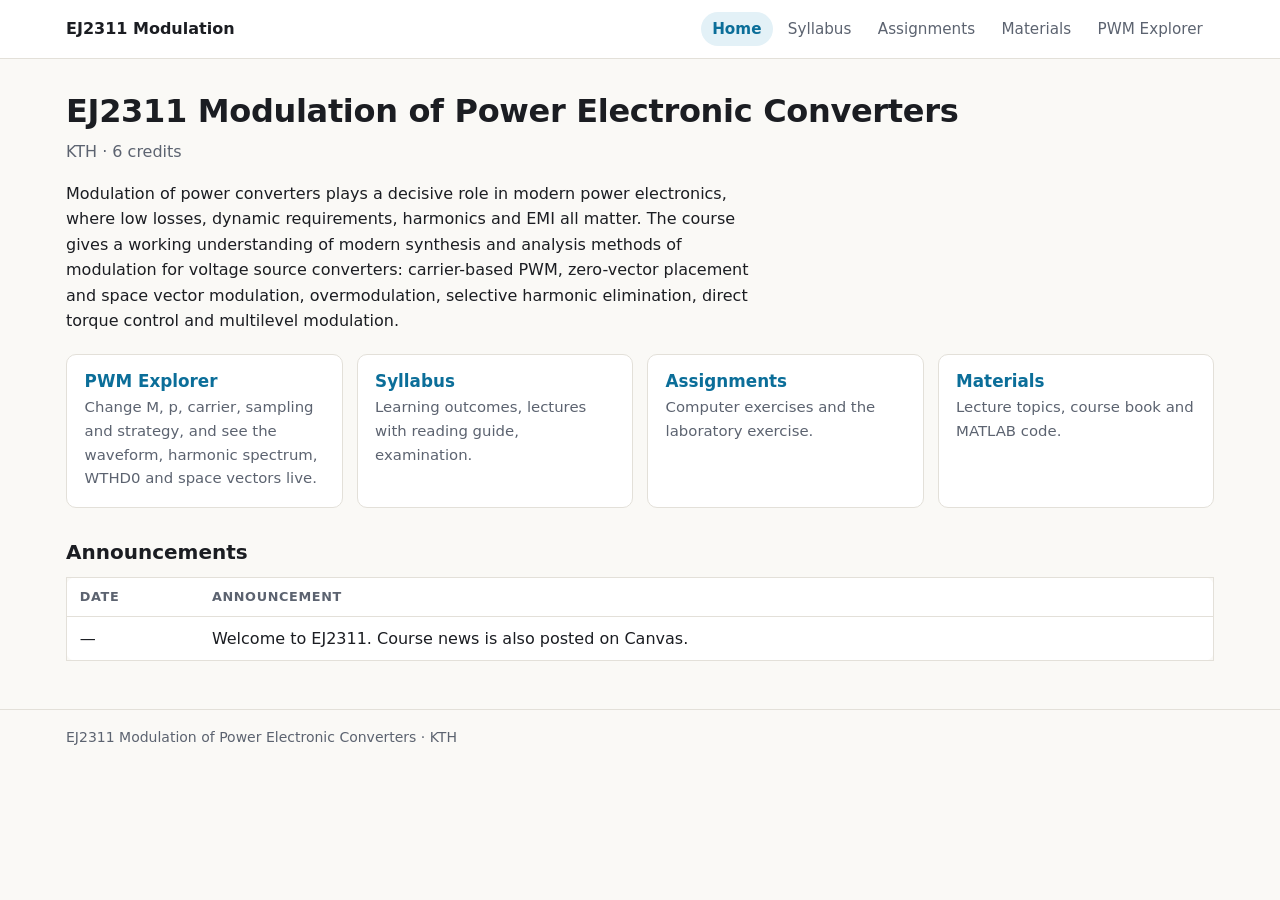
==== index.html @ 9af11e2a "Add EJ2311 course site with interactive PWM explorer Static GitHub Pages site for EJ2311 Modulation " ====
<!doctype html>
<html lang="en">
<head>
  <meta charset="utf-8">
  <meta name="viewport" content="width=device-width, initial-scale=1">
  <title>EJ2311 Modulation</title>
  <meta name="description" content="EJ2311 Modulation of Power Electronic Converters (KTH): syllabus, assignments, materials and an interactive PWM explorer.">
  <link rel="stylesheet" href="assets/css/style.css">
</head>
<body>
  <header class="site-header">
    <div class="wrap">
      <a class="brand" href="index.html">EJ2311 Modulation</a>
      <nav aria-label="Main">
        <a href="index.html" aria-current="page">Home</a>
        <a href="syllabus.html">Syllabus</a>
        <a href="assignments.html">Assignments</a>
        <a href="materials.html">Materials</a>
        <a href="explorer.html">PWM Explorer</a>
      </nav>
    </div>
  </header>

  <main class="wrap">
    <h1>EJ2311 Modulation of Power Electronic Converters</h1>
    <p class="muted">KTH · 6 credits</p>
    <p>
      Modulation of power converters plays a decisive role in modern power electronics, where low losses,
      dynamic requirements, harmonics and EMI all matter. The course gives a working understanding of modern
      synthesis and analysis methods of modulation for voltage source converters: carrier-based PWM,
      zero-vector placement and space vector modulation, overmodulation, selective harmonic elimination,
      direct torque control and multilevel modulation.
    </p>

    <div class="cards">
      <a class="card" href="explorer.html">
        <h3>PWM Explorer</h3>
        <p>Change M, p, carrier, sampling and strategy, and see the waveform, harmonic spectrum, WTHD0 and space vectors live.</p>
      </a>
      <a class="card" href="syllabus.html">
        <h3>Syllabus</h3>
        <p>Learning outcomes, lectures with reading guide, examination.</p>
      </a>
      <a class="card" href="assignments.html">
        <h3>Assignments</h3>
        <p>Computer exercises and the laboratory exercise.</p>
      </a>
      <a class="card" href="materials.html">
        <h3>Materials</h3>
        <p>Lecture topics, course book and MATLAB code.</p>
      </a>
    </div>

    <h2>Announcements</h2>
    <div class="table-scroll">
      <table>
        <thead><tr><th>Date</th><th>Announcement</th></tr></thead>
        <tbody>
          <tr><td class="num">—</td><td>Welcome to EJ2311. Course news is also posted on Canvas.</td></tr>
        </tbody>
      </table>
    </div>
  </main>

  <footer class="site-footer"><div class="wrap">EJ2311 Modulation of Power Electronic Converters · KTH</div></footer>
</body>
</html>
---- assets/css/style.css ----
/* Course site styles. Colours are tokens so light/dark both work. */
:root {
  --bg: #faf9f6;
  --surface: #ffffff;
  --text: #1b1d22;
  --muted: #5c6370;
  --border: #e3e0d9;
  --accent: #0b6e99;
  --accent-soft: #e3f1f7;
  --c-signal: #0b6e99;   /* modulated output */
  --c-message: #d4581f;  /* message / reference */
  --c-aux: #7a8f3c;      /* second message trace (Q, phase b) */
  --c-third: #8a5cc2;    /* third phase */
  --c-carrier: #a3a8b1;  /* carrier, envelopes */
  --c-grid: #ebe8e1;
  --warn: #a8480f;
  --radius: 10px;
  --font: system-ui, -apple-system, "Segoe UI", Roboto, sans-serif;
  --mono: ui-monospace, "Cascadia Code", Consolas, monospace;
}
@media (prefers-color-scheme: dark) {
  :root {
    --bg: #14161a;
    --surface: #1c1f25;
    --text: #e8e8ea;
    --muted: #9aa1ad;
    --border: #2d3139;
    --accent: #5ab8de;
    --accent-soft: #1d3642;
    --c-signal: #5ab8de;
    --c-message: #f09a63;
    --c-aux: #b5cc6e;
    --c-third: #b79be6;
    --c-carrier: #6b727e;
    --c-grid: #262a31;
    --warn: #f0a877;
  }
}

* { box-sizing: border-box; }
html { -webkit-text-size-adjust: 100%; }
body {
  margin: 0;
  background: var(--bg);
  color: var(--text);
  font: 16px/1.6 var(--font);
}
a { color: var(--accent); }
h1, h2, h3 { line-height: 1.25; text-wrap: balance; }
h1 { font-size: 2rem; margin: 0 0 .5rem; letter-spacing: -.01em; }
h2 { font-size: 1.25rem; margin: 2rem 0 .75rem; }
p { margin: 0 0 1rem; max-width: 68ch; }
.muted { color: var(--muted); }

/* Header / nav */
.site-header { border-bottom: 1px solid var(--border); background: var(--surface); }
.site-header .wrap { display: flex; flex-wrap: wrap; align-items: center; gap: .25rem 1.5rem; padding-block: .75rem; }
.brand { font-weight: 650; color: var(--text); text-decoration: none; margin-right: auto; }
.site-header nav { display: flex; flex-wrap: wrap; gap: .25rem; }
.site-header nav a {
  padding: .3rem .7rem; border-radius: 999px; text-decoration: none;
  color: var(--muted); font-size: .95rem;
}
.site-header nav a:hover { color: var(--text); background: var(--accent-soft); }
.site-header nav a[aria-current="page"] { color: var(--accent); background: var(--accent-soft); font-weight: 600; }

.wrap { max-width: 1180px; margin: 0 auto; padding-inline: 16px; }
main.wrap { padding-block: 2rem 3rem; }
.site-footer { border-top: 1px solid var(--border); color: var(--muted); font-size: .875rem; }
.site-footer .wrap { padding-block: 1rem; }

/* Cards */
.cards { display: grid; grid-template-columns: repeat(auto-fit, minmax(230px, 1fr)); gap: 14px; margin: 1.25rem 0; }
.card {
  display: block; padding: 1rem 1.1rem; background: var(--surface);
  border: 1px solid var(--border); border-radius: var(--radius);
  text-decoration: none; color: inherit;
}
a.card:hover { border-color: var(--accent); }
.card h3 { margin: 0 0 .25rem; font-size: 1.05rem; color: var(--accent); }
.card p { margin: 0; color: var(--muted); font-size: .93rem; }

/* Tables */
.table-scroll { overflow-x: auto; }
table { border-collapse: collapse; width: 100%; background: var(--surface); border: 1px solid var(--border); border-radius: var(--radius); }
th, td { text-align: left; padding: .55rem .8rem; border-bottom: 1px solid var(--border); vertical-align: top; }
th { font-size: .8rem; text-transform: uppercase; letter-spacing: .05em; color: var(--muted); }
tr:last-child td { border-bottom: 0; }
td.num { font-variant-numeric: tabular-nums; white-space: nowrap; }

/* ---------- Interactive demo layout ---------- */
.demo { display: grid; grid-template-columns: 300px minmax(0, 1fr); gap: 16px; align-items: start; }
.demo > * { min-width: 0; }
@media (max-width: 860px) { .demo { grid-template-columns: minmax(0, 1fr); } }

.panel { background: var(--surface); border: 1px solid var(--border); border-radius: var(--radius); padding: 14px; }
.panel + .panel { margin-top: 16px; }
.panel h2 { margin: 0 0 .6rem; font-size: .8rem; text-transform: uppercase; letter-spacing: .06em; color: var(--muted); }

.ctl { margin-bottom: .8rem; }
.ctl[hidden] { display: none; }
.ctl label { display: flex; justify-content: space-between; gap: .5rem; font-size: .9rem; }
.ctl output { font-family: var(--mono); font-size: .85rem; color: var(--accent); white-space: nowrap; }
.ctl input[type="range"] { width: 100%; margin: .2rem 0 0; accent-color: var(--accent); }
select, button {
  font: inherit; color: var(--text); background: var(--bg);
  border: 1px solid var(--border); border-radius: 7px; padding: .35rem .55rem;
}
select { width: 100%; margin-top: .2rem; }
button { cursor: pointer; }
button:hover { border-color: var(--accent); }
button[aria-pressed="true"] { background: var(--accent-soft); border-color: var(--accent); color: var(--accent); }
.btn-row { display: flex; gap: .5rem; flex-wrap: wrap; }
:focus-visible { outline: 2px solid var(--accent); outline-offset: 2px; }

.equation { font-family: var(--mono); font-size: .88rem; background: var(--bg); border-radius: 7px; padding: .5rem .65rem; margin: 0 0 .7rem; line-height: 1.5; }
.readout { display: grid; grid-template-columns: 1fr auto; gap: .25rem .75rem; margin: 0; font-size: .9rem; }
.readout dt { color: var(--muted); }
.readout dd { margin: 0; font-family: var(--mono); font-size: .85rem; text-align: right; font-variant-numeric: tabular-nums; }
.note { margin: .7rem 0 0; font-size: .85rem; color: var(--warn); }
.note:empty, .info:empty { display: none; }
.info { margin: .6rem 0 0; font-size: .85rem; color: var(--muted); }

.plot-head { display: flex; align-items: center; justify-content: space-between; gap: .5rem; flex-wrap: wrap; margin-bottom: .4rem; }
.plot-head h2 { margin: 0; }
.plot-head .btn-row button, .plot-head select { font-size: .82rem; padding: .2rem .5rem; width: auto; margin: 0; }
canvas.plot { display: block; width: 100%; touch-action: pan-y; }
#timeCanvas { height: 380px; }
#specCanvas { height: 300px; cursor: crosshair; }
#svCanvas { height: 300px; }
@media (max-width: 520px) { #svCanvas { height: 200px; } #timeCanvas { height: 340px; } }
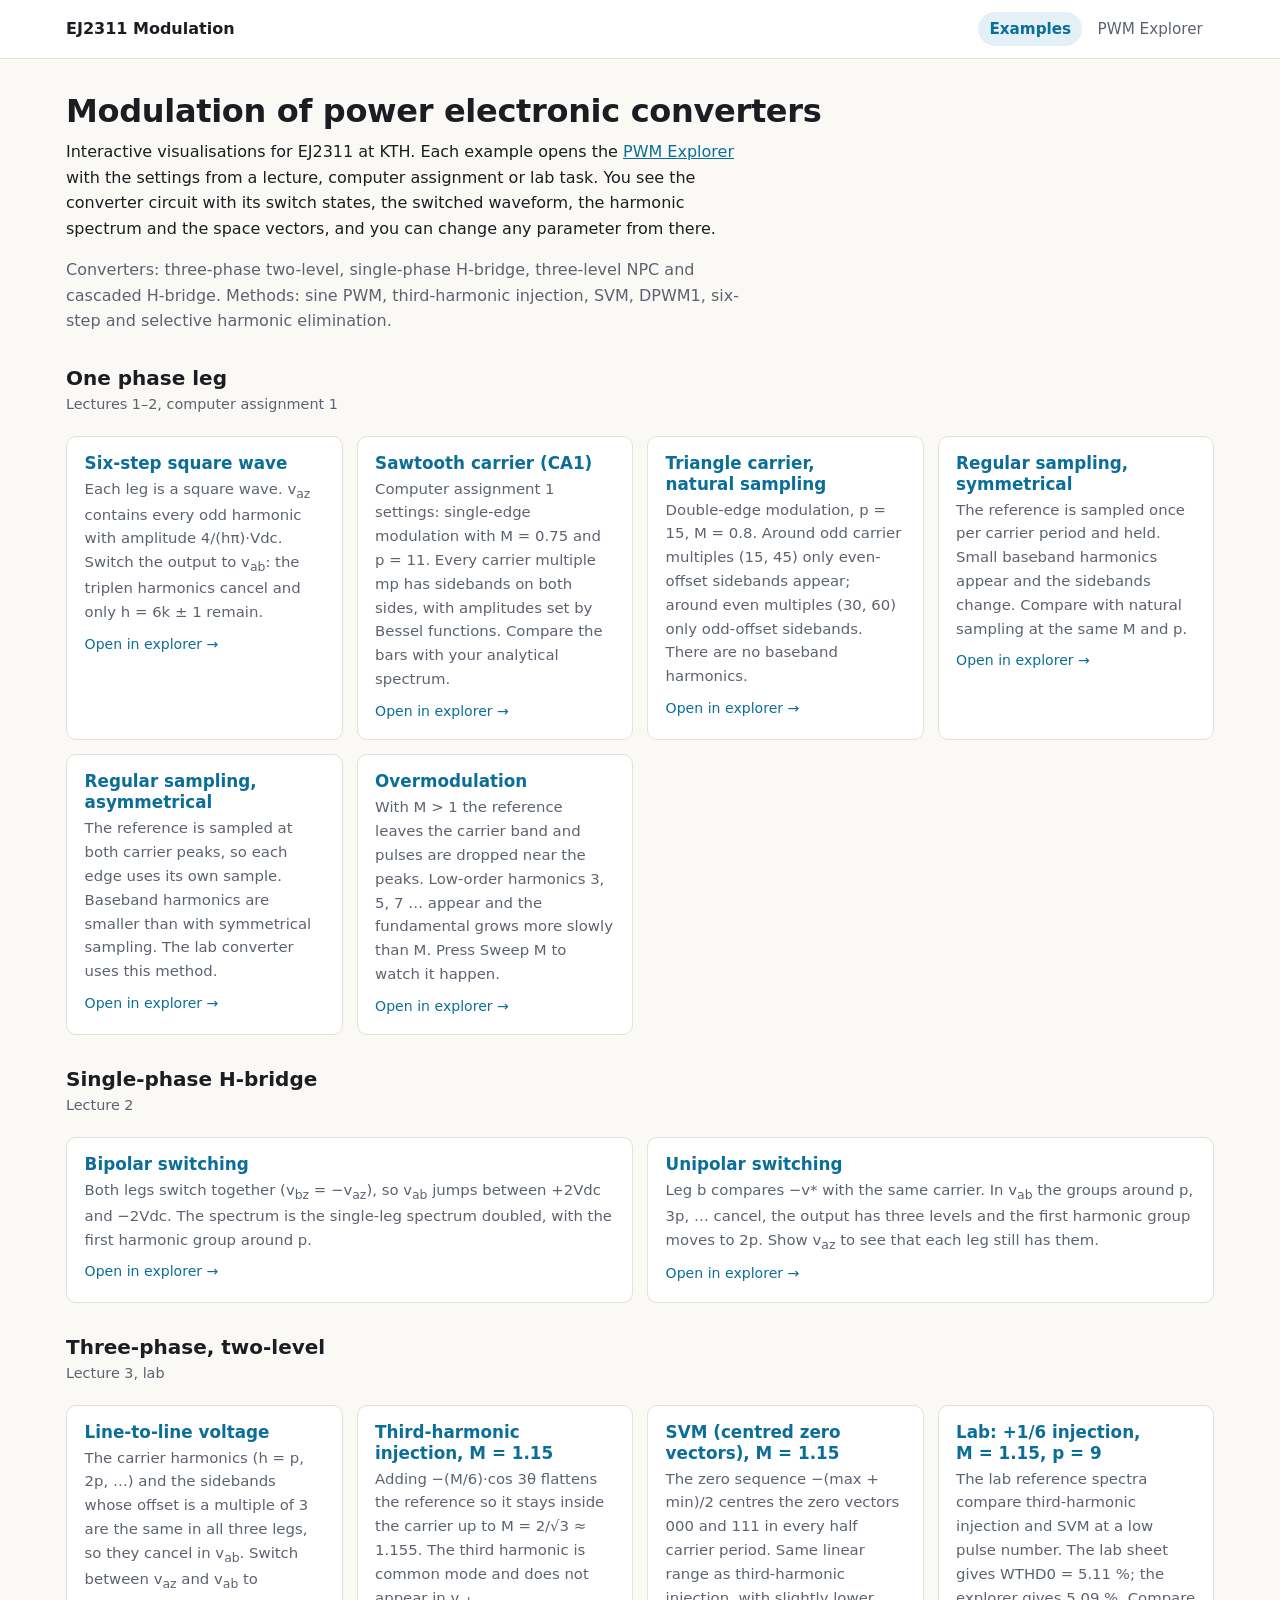
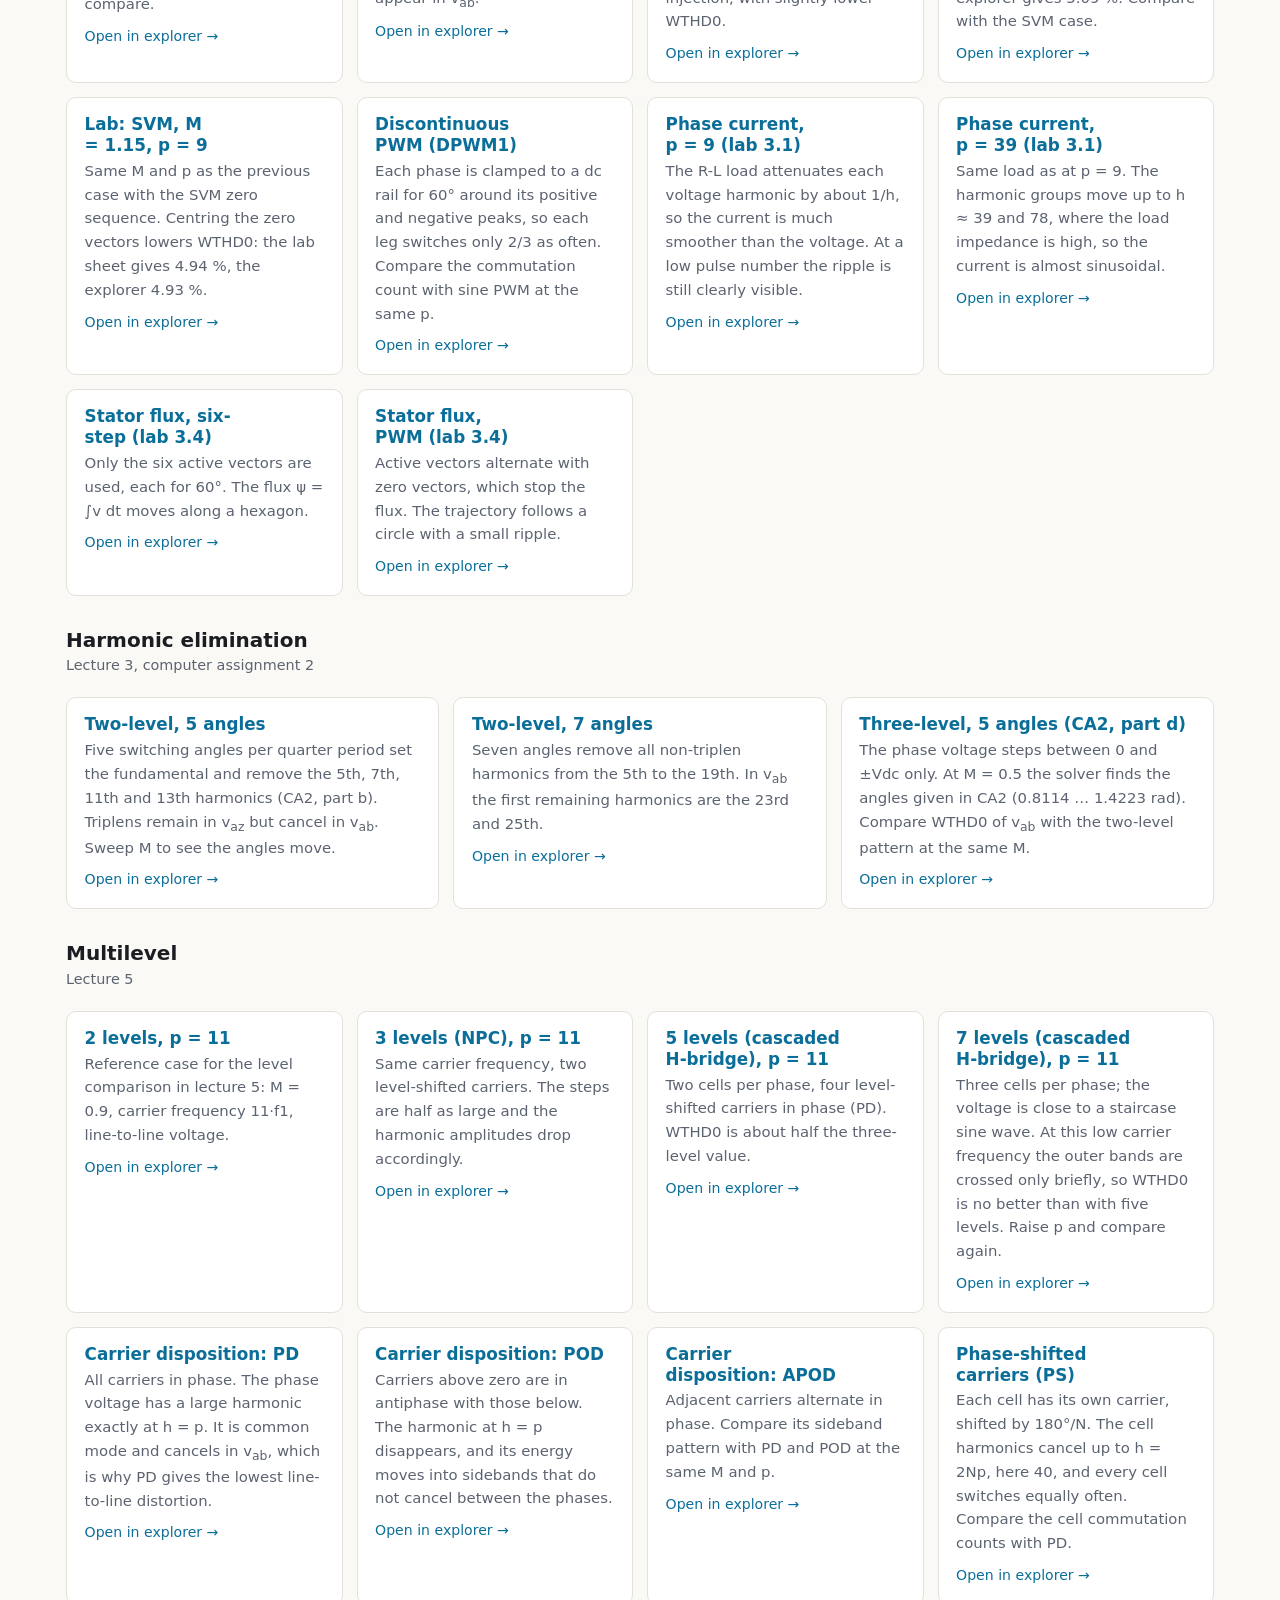
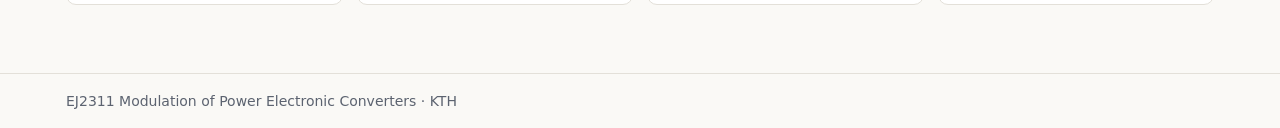
==== commit aba155ed: "Turn the site into a PWM visualisation site Replace the syllabus, assignments and materials pages wi" ====
--- a/index.html
+++ b/index.html
@@ -3,8 +3,8 @@
 <head>
   <meta charset="utf-8">
   <meta name="viewport" content="width=device-width, initial-scale=1">
-  <title>EJ2311 Modulation</title>
-  <meta name="description" content="EJ2311 Modulation of Power Electronic Converters (KTH): syllabus, assignments, materials and an interactive PWM explorer.">
+  <title>PWM Examples · EJ2311</title>
+  <meta name="description" content="Interactive examples of PWM for power electronic converters: carrier PWM, third-harmonic injection, SVM, harmonic elimination, H-bridge and multilevel modulation, with waveforms, spectra and circuits.">
   <link rel="stylesheet" href="assets/css/style.css">
 </head>
 <body>
@@ -12,56 +12,44 @@
     <div class="wrap">
       <a class="brand" href="index.html">EJ2311 Modulation</a>
       <nav aria-label="Main">
-        <a href="index.html" aria-current="page">Home</a>
-        <a href="syllabus.html">Syllabus</a>
-        <a href="assignments.html">Assignments</a>
-        <a href="materials.html">Materials</a>
+        <a href="index.html" aria-current="page">Examples</a>
         <a href="explorer.html">PWM Explorer</a>
       </nav>
     </div>
   </header>
 
   <main class="wrap">
-    <h1>EJ2311 Modulation of Power Electronic Converters</h1>
-    <p class="muted">KTH · 6 credits</p>
-    <p>
-      Modulation of power converters plays a decisive role in modern power electronics, where low losses,
-      dynamic requirements, harmonics and EMI all matter. The course gives a working understanding of modern
-      synthesis and analysis methods of modulation for voltage source converters: carrier-based PWM,
-      zero-vector placement and space vector modulation, overmodulation, selective harmonic elimination,
-      direct torque control and multilevel modulation.
-    </p>
+    <h1>Modulation of power electronic converters</h1>
+    <p>Interactive visualisations for EJ2311 at KTH. Each example opens the <a href="explorer.html">PWM Explorer</a> with the
+      settings from a lecture, computer assignment or lab task. You see the converter circuit with its switch states,
+      the switched waveform, the harmonic spectrum and the space vectors, and you can change any parameter from there.</p>
+    <p class="muted">Converters: three-phase two-level, single-phase H-bridge, three-level NPC and cascaded H-bridge.
+      Methods: sine PWM, third-harmonic injection, SVM, DPWM1, six-step and selective harmonic elimination.</p>
 
-    <div class="cards">
-      <a class="card" href="explorer.html">
-        <h3>PWM Explorer</h3>
-        <p>Change M, p, carrier, sampling and strategy, and see the waveform, harmonic spectrum, WTHD0 and space vectors live.</p>
-      </a>
-      <a class="card" href="syllabus.html">
-        <h3>Syllabus</h3>
-        <p>Learning outcomes, lectures with reading guide, examination.</p>
-      </a>
-      <a class="card" href="assignments.html">
-        <h3>Assignments</h3>
-        <p>Computer exercises and the laboratory exercise.</p>
-      </a>
-      <a class="card" href="materials.html">
-        <h3>Materials</h3>
-        <p>Lecture topics, course book and MATLAB code.</p>
-      </a>
-    </div>
-
-    <h2>Announcements</h2>
-    <div class="table-scroll">
-      <table>
-        <thead><tr><th>Date</th><th>Announcement</th></tr></thead>
-        <tbody>
-          <tr><td class="num">—</td><td>Welcome to EJ2311. Course news is also posted on Canvas.</td></tr>
-        </tbody>
-      </table>
-    </div>
+    <div id="gallery"></div>
+    <noscript><p>The examples need JavaScript. Open the <a href="explorer.html">PWM Explorer</a> directly.</p></noscript>
   </main>
 
   <footer class="site-footer"><div class="wrap">EJ2311 Modulation of Power Electronic Converters · KTH</div></footer>
+
+  <script src="assets/js/examples.js"></script>
+  <script>
+    (function () {
+      const esc = (s) => s.replace(/&/g, '&amp;').replace(/</g, '&lt;');
+      const sub = (s) => esc(s).replace(/_(\w+)/g, '<sub>$1</sub>');
+      const root = document.getElementById('gallery');
+      for (const g of window.PWM_EXAMPLES) {
+        const sec = document.createElement('section');
+        sec.className = 'ex-group';
+        const cards = g.items.map((it) => {
+          const q = new URLSearchParams(Object.entries(it.cfg).map(([k, v]) => [k, String(v)]));
+          q.set('ex', it.id);
+          return `<a class="card" href="explorer.html#${q.toString()}"><h3>${esc(it.title)}</h3><p>${sub(it.text)}</p><span class="open">Open in explorer →</span></a>`;
+        }).join('');
+        sec.innerHTML = `<h2>${esc(g.group)}</h2><p class="src muted">${esc(g.source)}</p><div class="cards">${cards}</div>`;
+        root.appendChild(sec);
+      }
+    })();
+  </script>
 </body>
 </html>
--- a/assets/css/style.css
+++ b/assets/css/style.css
@@ -128,4 +128,30 @@
 #timeCanvas { height: 380px; }
 #specCanvas { height: 300px; cursor: crosshair; }
 #svCanvas { height: 300px; }
+#timeCanvas { cursor: col-resize; }
 @media (max-width: 520px) { #svCanvas { height: 200px; } #timeCanvas { height: 340px; } }
+[hidden] { display: none !important; }
+.sr-only { position: absolute; width: 1px; height: 1px; overflow: hidden; clip: rect(0 0 0 0); white-space: nowrap; }
+
+/* Circuit schematic */
+.circuit svg { display: block; width: 100%; height: auto; max-height: 340px; margin: 0 auto; }
+.circuit-status { margin: .3rem 0 .6rem; font-size: .88rem; color: var(--muted); max-width: none; }
+.cursor-ctl { margin-bottom: 0; }
+.sch-w { stroke: var(--muted); stroke-width: 1.4; fill: none; }
+.sch-p { stroke: var(--text); stroke-width: 2.4; }
+.sch-on { stroke: var(--c-signal); stroke-width: 3.4; stroke-linecap: round; }
+.sch-off { stroke: var(--c-carrier); stroke-width: 2; stroke-linecap: round; }
+.sch-c { fill: var(--surface); stroke: var(--muted); stroke-width: 1.2; }
+.sch-dot, .sch-d { fill: var(--muted); }
+.sch-r { fill: var(--surface); stroke: var(--muted); stroke-width: 1.4; }
+.sch-t { fill: var(--muted); font: 12px var(--font); }
+.sch-s { fill: var(--muted); font: 11px var(--font); }
+.sch-l { fill: var(--text); font: 600 14px var(--font); }
+.sch-v { fill: var(--c-message); font: 600 12px var(--font); }
+.sch-sub { font-size: 75%; }
+
+/* Example gallery */
+.ex-group { margin-top: 2rem; }
+.ex-group h2 { margin-bottom: .1rem; }
+.ex-group .src { margin: 0 0 .6rem; font-size: .9rem; }
+.card .open { display: inline-block; margin-top: .5rem; font-size: .88rem; color: var(--accent); }
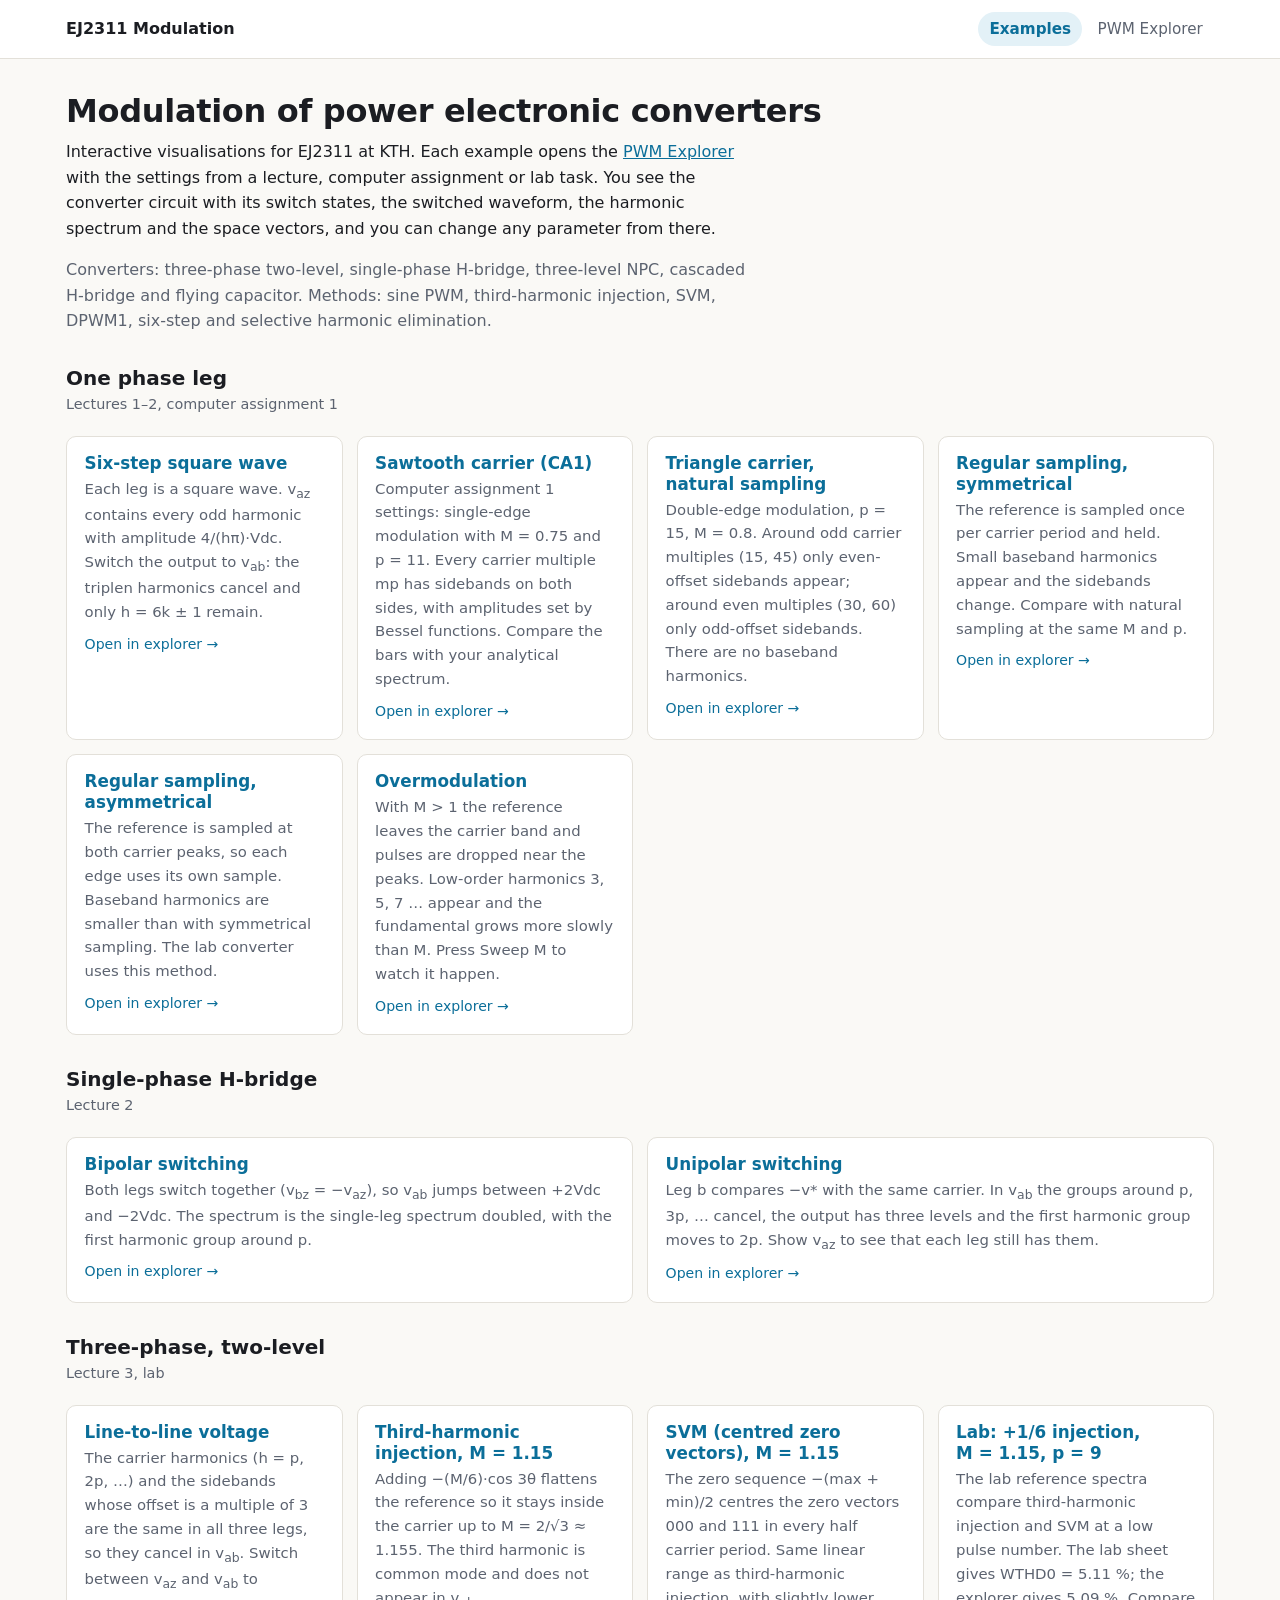
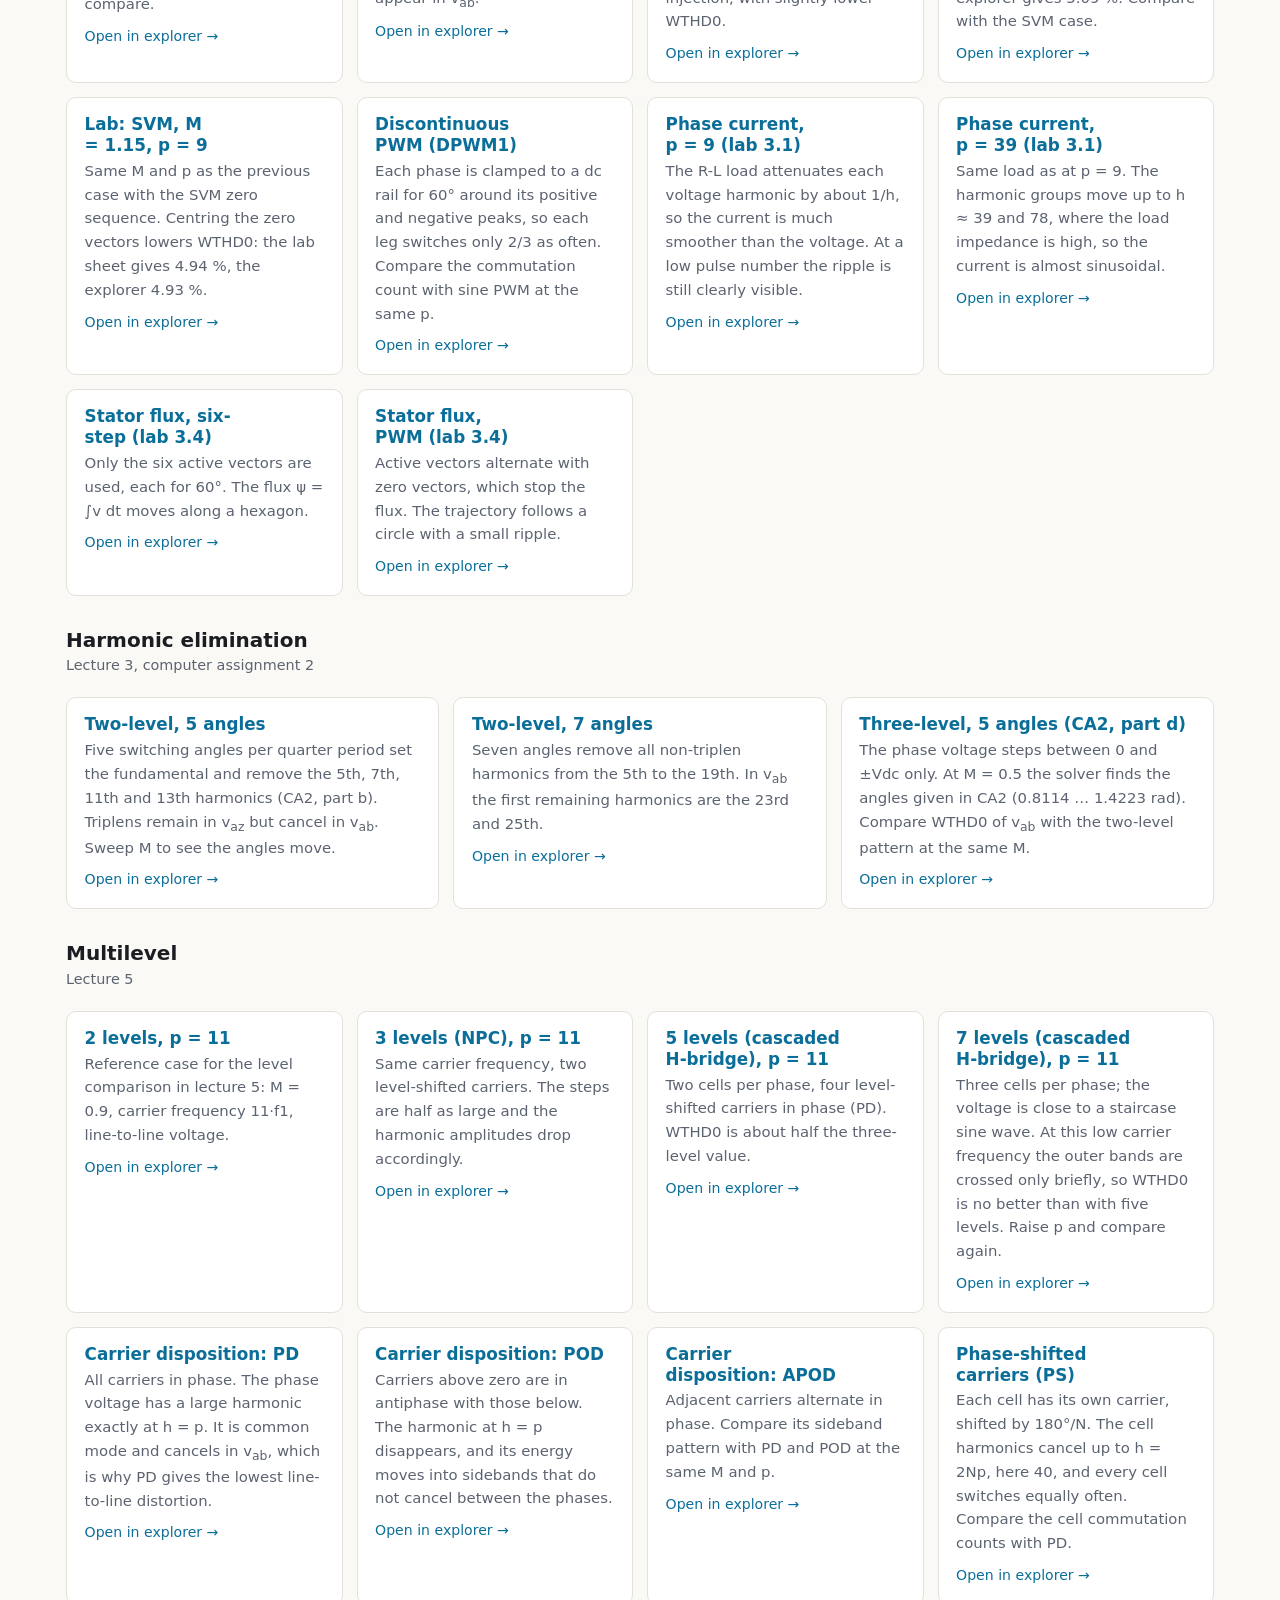
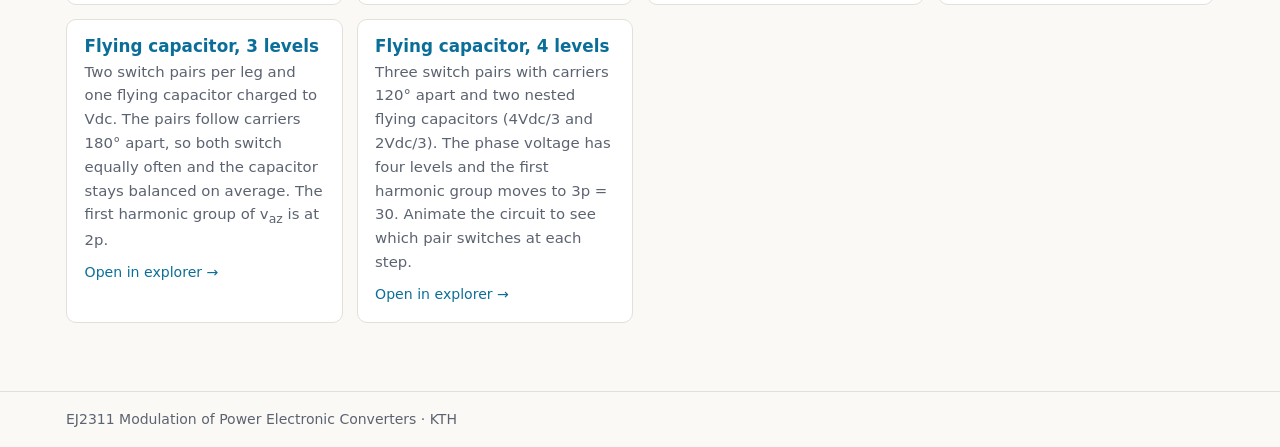
==== commit 948227d3: "Add three-phase flying capacitor converter (3 and 4 levels) Phase-shifted carriers per switch pair, " ====
--- a/index.html
+++ b/index.html
@@ -23,7 +23,7 @@
     <p>Interactive visualisations for EJ2311 at KTH. Each example opens the <a href="explorer.html">PWM Explorer</a> with the
       settings from a lecture, computer assignment or lab task. You see the converter circuit with its switch states,
       the switched waveform, the harmonic spectrum and the space vectors, and you can change any parameter from there.</p>
-    <p class="muted">Converters: three-phase two-level, single-phase H-bridge, three-level NPC and cascaded H-bridge.
+    <p class="muted">Converters: three-phase two-level, single-phase H-bridge, three-level NPC, cascaded H-bridge and flying capacitor.
       Methods: sine PWM, third-harmonic injection, SVM, DPWM1, six-step and selective harmonic elimination.</p>
 
     <div id="gallery"></div>
--- a/assets/css/style.css
+++ b/assets/css/style.css
@@ -134,7 +134,9 @@
 .sr-only { position: absolute; width: 1px; height: 1px; overflow: hidden; clip: rect(0 0 0 0); white-space: nowrap; }
 
 /* Circuit schematic */
+.circuit { overflow-x: auto; }
 .circuit svg { display: block; width: 100%; height: auto; max-height: 340px; margin: 0 auto; }
+@media (max-width: 600px) { .circuit svg { min-width: 540px; max-height: none; } }
 .circuit-status { margin: .3rem 0 .6rem; font-size: .88rem; color: var(--muted); max-width: none; }
 .cursor-ctl { margin-bottom: 0; }
 .sch-w { stroke: var(--muted); stroke-width: 1.4; fill: none; }
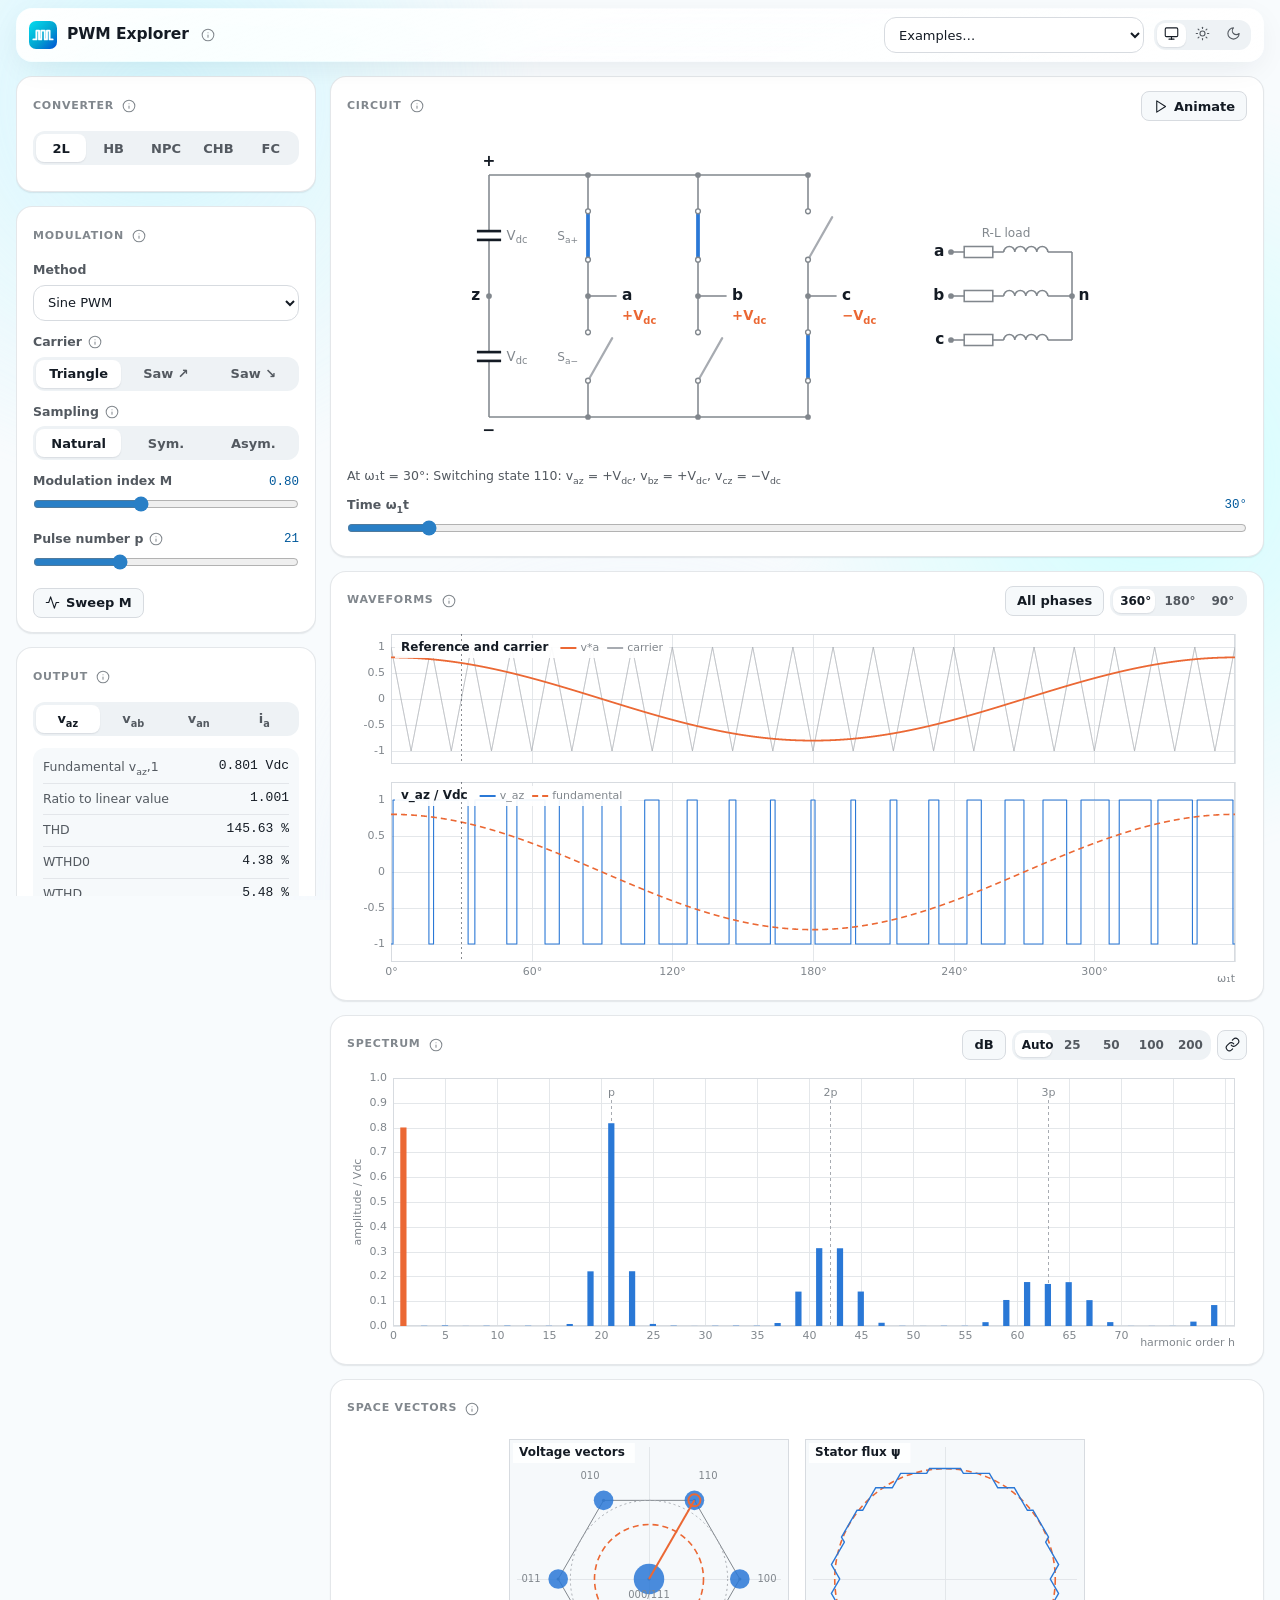
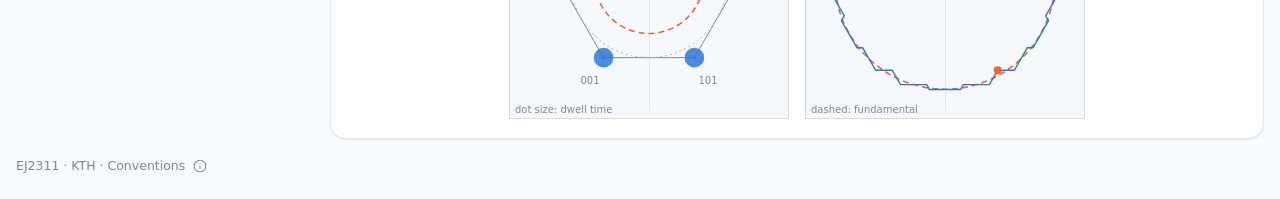
==== commit aeec10d9: "Restyle as a single-file Atlas-style page Theme tokens with light/dark/system themes, glass top bar " ====
--- a/index.html
+++ b/index.html
@@ -1,55 +1,1853 @@
 <!doctype html>
 <html lang="en">
 <head>
-  <meta charset="utf-8">
-  <meta name="viewport" content="width=device-width, initial-scale=1">
-  <title>PWM Examples · EJ2311</title>
-  <meta name="description" content="Interactive examples of PWM for power electronic converters: carrier PWM, third-harmonic injection, SVM, harmonic elimination, H-bridge and multilevel modulation, with waveforms, spectra and circuits.">
-  <link rel="stylesheet" href="assets/css/style.css">
+<script>
+(function () {
+  var t = null; try { t = localStorage.getItem('atlas-theme'); } catch (e) {}
+  if (t === 'light' || t === 'dark') document.documentElement.setAttribute('data-theme', t);
+})();
+</script>
+<meta charset="utf-8">
+<meta name="viewport" content="width=device-width, initial-scale=1">
+<title>PWM Explorer</title>
+<meta name="description" content="Interactive PWM explorer for EJ2311 (KTH): two-level, H-bridge, NPC, cascaded H-bridge and flying capacitor converters with carrier PWM, SVM, DPWM, six-step and harmonic elimination.">
+<link rel="icon" href="[data-uri]">
+<style>
+/* PWM Explorer, Atlas style. Every colour comes from a token so the three themes work. */
+:root {
+  --atlas-cyan: #04deef; --atlas-teal: #02a2d0; --atlas-blue: #0051d4; --atlas-deep: #001a3a;
+  --accent-h: 248; --accent-c: .135; --aura-h: 248; --aura-k: 1;
+  --glass-blur-2: 18px; --glass-blur-3: 28px; --glass-saturation: 1.8;
+  --ease: cubic-bezier(.22,.61,.36,1); --ease-out: cubic-bezier(.16,1,.3,1); --spring: cubic-bezier(.34,1.56,.64,1);
+  --r-1: 8px; --r-2: 12px; --r-3: 16px; --r-4: 22px; --r-pill: 999px;
+  --font-sans: -apple-system, BlinkMacSystemFont, "Inter", "Segoe UI", system-ui, sans-serif;
+  --font-mono: ui-monospace, "SF Mono", Menlo, Consolas, monospace;
+
+  color-scheme: light;
+  --bg: oklch(98.6% .004 240);
+  --surface: oklch(100% 0 0); --surface-2: oklch(98% .004 240); --surface-3: oklch(96% .006 240);
+  --glass-2: oklch(100% 0 0 / .68); --glass-3: oklch(100% 0 0 / .82);
+  --glass-edge-top: oklch(100% 0 0 / .90); --glass-edge-bottom: oklch(100% 0 0 / .25);
+  --glass-inner-light: oklch(100% 0 0 / .60); --glass-body-shadow: oklch(25% .03 255 / .10);
+  --border: oklch(92% .006 250 / .9); --border-2: oklch(89% .008 250); --border-strong: oklch(84% .01 250);
+  --text: oklch(22% .02 255); --text-2: oklch(46% .014 255); --text-3: oklch(62% .012 255); --text-faint: oklch(74% .01 255);
+  --accent: oklch(58% var(--accent-c) var(--accent-h)); --accent-soft: oklch(95% .04 var(--accent-h));
+  --accent-text: oklch(45% var(--accent-c) var(--accent-h)); --ring: oklch(58% var(--accent-c) var(--accent-h) / .35);
+  --warn-soft: oklch(95% .06 75); --warn-ink: oklch(48% .12 70);
+  --series-1: #2a78d6; --series-2: #eb6834; --series-3: #1baf7a; --series-4: #eda100;
+  --series-5: #e87ba4; --series-6: #008300; --series-7: #4a3aa7; --series-8: #e34948;
+  --sh-1: 0 1px 2px oklch(25% .03 255 / .06), 0 1px 1px oklch(25% .03 255 / .04);
+  --sh-2: 0 4px 16px oklch(25% .03 255 / .08), 0 1px 3px oklch(25% .03 255 / .05);
+  --aura-opacity: .62;
+  --aura-1: oklch(95% calc(.09 * var(--aura-k)) var(--aura-h));
+  --aura-2: oklch(96% calc(.075 * var(--aura-k)) calc(var(--aura-h) - 32));
+  --aura-3: oklch(96% calc(.08 * var(--aura-k)) calc(var(--aura-h) + 30));
+}
+@media (prefers-color-scheme: dark) {
+  :root:not([data-theme="light"]) {
+    color-scheme: dark;
+    --bg: oklch(15% .012 260);
+    --surface: oklch(20% .016 260); --surface-2: oklch(23% .016 260); --surface-3: oklch(26% .018 260);
+    --glass-2: oklch(23% .016 260 / .62); --glass-3: oklch(22% .016 260 / .78);
+    --glass-edge-top: oklch(100% .02 255 / .28); --glass-edge-bottom: oklch(100% .02 255 / .06);
+    --glass-inner-light: oklch(100% .02 255 / .12); --glass-body-shadow: oklch(0% 0 0 / .50);
+    --border: oklch(100% 0 0 / .08); --border-2: oklch(100% 0 0 / .12); --border-strong: oklch(100% 0 0 / .18);
+    --text: oklch(95% .008 250); --text-2: oklch(74% .012 255); --text-3: oklch(60% .012 255); --text-faint: oklch(48% .012 255);
+    --accent: oklch(72% calc(var(--accent-c) * 1.05) var(--accent-h)); --accent-soft: oklch(30% .05 var(--accent-h) / .5);
+    --accent-text: oklch(80% var(--accent-c) var(--accent-h)); --ring: oklch(72% var(--accent-c) var(--accent-h) / .4);
+    --warn-soft: oklch(34% .06 75 / .5); --warn-ink: oklch(86% .11 75);
+    --series-1: #6fa8f0; --series-2: #ff9163; --series-3: #4fd3a0; --series-4: #f5c451;
+    --series-5: #f5a3c1; --series-6: #5cc45c; --series-7: #9b8ce8; --series-8: #ff7f7e;
+    --sh-1: 0 1px 2px oklch(0% 0 0 / .30); --sh-2: 0 4px 16px oklch(0% 0 0 / .40), 0 1px 3px oklch(0% 0 0 / .30);
+    --aura-opacity: .5;
+    --aura-1: oklch(38% calc(.11 * var(--aura-k)) var(--aura-h));
+    --aura-2: oklch(34% calc(.09 * var(--aura-k)) calc(var(--aura-h) - 32));
+    --aura-3: oklch(36% calc(.10 * var(--aura-k)) calc(var(--aura-h) + 30));
+  }
+}
+:root[data-theme="dark"] {
+  color-scheme: dark;
+  --bg: oklch(15% .012 260);
+  --surface: oklch(20% .016 260); --surface-2: oklch(23% .016 260); --surface-3: oklch(26% .018 260);
+  --glass-2: oklch(23% .016 260 / .62); --glass-3: oklch(22% .016 260 / .78);
+  --glass-edge-top: oklch(100% .02 255 / .28); --glass-edge-bottom: oklch(100% .02 255 / .06);
+  --glass-inner-light: oklch(100% .02 255 / .12); --glass-body-shadow: oklch(0% 0 0 / .50);
+  --border: oklch(100% 0 0 / .08); --border-2: oklch(100% 0 0 / .12); --border-strong: oklch(100% 0 0 / .18);
+  --text: oklch(95% .008 250); --text-2: oklch(74% .012 255); --text-3: oklch(60% .012 255); --text-faint: oklch(48% .012 255);
+  --accent: oklch(72% calc(var(--accent-c) * 1.05) var(--accent-h)); --accent-soft: oklch(30% .05 var(--accent-h) / .5);
+  --accent-text: oklch(80% var(--accent-c) var(--accent-h)); --ring: oklch(72% var(--accent-c) var(--accent-h) / .4);
+  --warn-soft: oklch(34% .06 75 / .5); --warn-ink: oklch(86% .11 75);
+  --series-1: #6fa8f0; --series-2: #ff9163; --series-3: #4fd3a0; --series-4: #f5c451;
+  --series-5: #f5a3c1; --series-6: #5cc45c; --series-7: #9b8ce8; --series-8: #ff7f7e;
+  --sh-1: 0 1px 2px oklch(0% 0 0 / .30); --sh-2: 0 4px 16px oklch(0% 0 0 / .40), 0 1px 3px oklch(0% 0 0 / .30);
+  --aura-opacity: .5;
+  --aura-1: oklch(38% calc(.11 * var(--aura-k)) var(--aura-h));
+  --aura-2: oklch(34% calc(.09 * var(--aura-k)) calc(var(--aura-h) - 32));
+  --aura-3: oklch(36% calc(.10 * var(--aura-k)) calc(var(--aura-h) + 30));
+}
+
+/* ---------- base ---------- */
+* { box-sizing: border-box; }
+html { -webkit-text-size-adjust: 100%; }
+body { margin: 0; background: var(--bg); color: var(--text); font: 14px/1.5 var(--font-sans); min-height: 100vh; }
+[hidden] { display: none !important; }
+:focus-visible { outline: 2px solid var(--ring); outline-offset: 2px; }
+a { color: var(--accent-text); }
+svg.i { width: 15px; height: 15px; flex: none; fill: none; stroke: currentColor; stroke-width: 1.75; stroke-linecap: round; stroke-linejoin: round; }
+sub { font-size: 75%; line-height: 0; }
+
+/* aura */
+.aura { position: fixed; inset: 0; z-index: -1; pointer-events: none; opacity: var(--aura-opacity); overflow: hidden; }
+.aura b { position: absolute; width: 60vmax; height: 60vmax; border-radius: 50%; filter: blur(10px); }
+.aura b:nth-child(1) { left: -18vmax; top: -22vmax; background: radial-gradient(closest-side, var(--aura-1), transparent); animation: drift1 26s var(--ease) infinite alternate; }
+.aura b:nth-child(2) { right: -20vmax; top: 10vh; background: radial-gradient(closest-side, var(--aura-2), transparent); animation: drift2 33s var(--ease) infinite alternate; }
+.aura b:nth-child(3) { left: 20vw; bottom: -30vmax; background: radial-gradient(closest-side, var(--aura-3), transparent); animation: drift3 29s var(--ease) infinite alternate; }
+@keyframes drift1 { to { transform: translate3d(8vw, 6vh, 0) scale(1.12); } }
+@keyframes drift2 { to { transform: translate3d(-10vw, 8vh, 0) scale(.92); } }
+@keyframes drift3 { to { transform: translate3d(6vw, -8vh, 0) scale(1.08); } }
+
+/* glass: top bar and tooltip only */
+.glass {
+  background-image: linear-gradient(var(--glass-2), var(--glass-2)),
+    linear-gradient(160deg, var(--glass-edge-top), var(--glass-edge-bottom) 55%, var(--glass-edge-top));
+  background-origin: border-box; background-clip: padding-box, border-box; border: 1px solid transparent;
+  backdrop-filter: blur(var(--glass-blur-2)) saturate(var(--glass-saturation));
+  -webkit-backdrop-filter: blur(var(--glass-blur-2)) saturate(var(--glass-saturation));
+  box-shadow: inset 0 1px 0 0 var(--glass-inner-light), 0 8px 32px -8px var(--glass-body-shadow);
+}
+
+/* ---------- top bar ---------- */
+.topbar {
+  position: sticky; top: 8px; z-index: 20; margin: 8px 16px 0; min-height: 52px; padding: 8px 12px;
+  border-radius: var(--r-3); display: flex; align-items: center; gap: 10px; flex-wrap: wrap;
+}
+.topbar .logo { width: 28px; height: 28px; flex: none; display: block; }
+.topbar h1 { margin: 0; font-size: 15.5px; font-weight: 620; letter-spacing: -.005em; white-space: nowrap; }
+.topbar .spacer { flex: 1; }
+.topbar .ex { display: flex; align-items: center; gap: 4px; min-width: 0; }
+.topbar .ex select { width: 260px; max-width: 100%; }
+@media (max-width: 640px) {
+  .topbar .ex { order: 3; flex-basis: 100%; }
+  .topbar .ex select { flex: 1; width: auto; }
+}
+
+/* ---------- layout ---------- */
+.layout { display: grid; grid-template-columns: 300px minmax(0, 1fr); gap: 14px; max-width: 1280px; margin: 0 auto; padding: 14px 16px; align-items: start; }
+.layout > * { min-width: 0; }
+.side { position: sticky; top: 72px; max-height: calc(100vh - 80px); overflow-y: auto; display: grid; gap: 14px; padding-bottom: 2px; scrollbar-width: thin; }
+.main { display: grid; gap: 14px; }
+.main > *, .side > * { min-width: 0; }
+@media (max-width: 880px) {
+  .layout { grid-template-columns: minmax(0, 1fr); }
+  .side { position: static; max-height: none; overflow: visible; }
+}
+.foot { max-width: 1280px; margin: 0 auto; padding: 4px 16px 24px; color: var(--text-3); font-size: 12.5px; display: flex; align-items: center; gap: 6px; flex-wrap: wrap; }
+
+/* ---------- cards ---------- */
+.card { padding: 14px 16px; border-radius: var(--r-3); background: var(--surface); border: 1px solid var(--border); box-shadow: var(--sh-1); }
+.card-h { display: flex; align-items: center; gap: 6px; margin: 0 0 10px; min-height: 30px; }
+.card-h h2 { margin: 0; font-size: 11px; font-weight: 640; letter-spacing: .07em; text-transform: uppercase; color: var(--text-3); }
+.card-h .tools { margin-left: auto; display: flex; align-items: center; gap: 6px; flex-wrap: wrap; justify-content: flex-end; }
+
+/* rows */
+.ctl { margin-bottom: 12px; }
+.ctl:last-child { margin-bottom: 0; }
+.lbl { display: flex; align-items: center; gap: 4px; margin-bottom: 5px; font-size: 12.5px; font-weight: 560; color: var(--text-2); }
+.lbl output { margin-left: auto; font: 12.5px var(--font-mono); color: var(--accent-text); font-variant-numeric: tabular-nums; white-space: nowrap; }
+input[type="range"] { width: 100%; margin: 0; accent-color: var(--accent); }
+
+select {
+  height: 36px; width: 100%; padding: 0 10px; font: 13px var(--font-sans); color: var(--text);
+  background: var(--surface); border: 1px solid var(--border-2); border-radius: var(--r-2);
+}
+select:focus { outline: none; border-color: var(--accent); box-shadow: 0 0 0 3px var(--ring); }
+
+/* segmented control */
+.seg { display: flex; gap: 2px; padding: 3px; border-radius: var(--r-2); background: var(--surface-3); }
+.seg > button {
+  flex: 1; min-width: 0; height: 28px; padding: 0 8px; border: 0; border-radius: var(--r-1); background: transparent;
+  color: var(--text-2); font: 560 13px var(--font-sans); cursor: pointer; white-space: nowrap;
+  transition: background .15s var(--ease), color .15s var(--ease);
+}
+.seg > button span { pointer-events: none; }
+.seg > button:hover { color: var(--text); }
+.seg > button.on { background: var(--surface); color: var(--text); box-shadow: var(--sh-1); }
+.seg.sm > button { height: 24px; font-size: 12px; padding: 0 7px; }
+
+/* buttons */
+.btn {
+  display: inline-flex; align-items: center; justify-content: center; gap: 6px; height: 30px; padding: 0 11px;
+  border-radius: var(--r-1); border: 1px solid var(--border-2); background: var(--surface-2); color: var(--text);
+  font: 560 13px var(--font-sans); cursor: pointer; white-space: nowrap; transition: transform .12s var(--spring), background .15s var(--ease);
+}
+.btn:hover { border-color: var(--border-strong); }
+.btn:active { transform: scale(.975); }
+.btn[aria-pressed="true"] { background: var(--accent-soft); color: var(--accent-text); border-color: transparent; }
+.btn.icon { width: 30px; padding: 0; }
+
+/* (i) button and tooltip */
+.tip {
+  display: inline-grid; place-items: center; width: 18px; height: 18px; padding: 0; border: 0; border-radius: 50%;
+  background: transparent; color: var(--text-3); cursor: help; flex: none;
+}
+.tip svg.i { width: 14px; height: 14px; }
+.tip:hover, .tip[aria-expanded="true"] { background: var(--accent-soft); color: var(--accent-text); }
+#tipBubble {
+  position: fixed; z-index: 50; max-width: min(440px, 100vw - 24px); padding: 10px 12px; border-radius: var(--r-2);
+  font-size: 12.5px; line-height: 1.55; color: var(--text); box-shadow: var(--sh-2), inset 0 1px 0 0 var(--glass-inner-light);
+  background-image: linear-gradient(var(--glass-3), var(--glass-3)),
+    linear-gradient(160deg, var(--glass-edge-top), var(--glass-edge-bottom) 55%, var(--glass-edge-top));
+}
+#tipBubble b { font-weight: 640; }
+#tipBubble p { margin: 0 0 .5em; }
+#tipBubble p:last-child { margin: 0; }
+
+/* warning badge */
+.warn { display: inline-flex; align-items: center; gap: 6px; margin-top: 10px; padding: 4px 10px; border-radius: var(--r-pill);
+  background: var(--warn-soft); color: var(--warn-ink); font-size: 12.5px; font-weight: 560; }
+.warn:empty { display: none; }
+
+/* measurement list */
+.readout { margin: 10px 0 0; padding: 4px 10px; border-radius: var(--r-2); background: var(--surface-2); }
+.readout > div { display: flex; flex-wrap: wrap; justify-content: space-between; gap: 2px 10px; padding: 6px 0; border-top: 1px solid var(--border); }
+.readout > div:first-child { border-top: 0; }
+.readout dt { font-size: 12.5px; color: var(--text-2); }
+.readout dd { margin: 0 0 0 auto; font: 13px var(--font-mono); font-variant-numeric: tabular-nums; text-align: right; }
+
+/* plots */
+canvas.plot { display: block; width: 100%; touch-action: pan-y; }
+#timeCanvas { height: 360px; cursor: col-resize; }
+#specCanvas { height: 280px; cursor: crosshair; }
+#svCanvas { height: 290px; }
+@media (max-width: 520px) { #svCanvas { height: 200px; } #timeCanvas { height: 320px; } }
+
+/* circuit */
+.circuit { overflow-x: auto; }
+.circuit svg { display: block; width: 100%; height: auto; max-height: 330px; margin: 0 auto; }
+@media (max-width: 600px) { .circuit svg { min-width: 540px; max-height: none; } }
+.status { margin: 6px 0 10px; font-size: 12.5px; color: var(--text-2); }
+.sch-w { stroke: var(--text-3); stroke-width: 1.4; fill: none; }
+.sch-p { stroke: var(--text); stroke-width: 2.4; }
+.sch-on { stroke: var(--series-1); stroke-width: 3.4; stroke-linecap: round; }
+.sch-off { stroke: var(--text-faint); stroke-width: 2; stroke-linecap: round; }
+.sch-c { fill: var(--surface); stroke: var(--text-3); stroke-width: 1.2; }
+.sch-dot, .sch-d { fill: var(--text-3); }
+.sch-r { fill: var(--surface); stroke: var(--text-3); stroke-width: 1.4; }
+.sch-t { fill: var(--text-3); font: 12px var(--font-sans); }
+.sch-s { fill: var(--text-3); font: 11px var(--font-sans); }
+.sch-l { fill: var(--text); font: 600 14px var(--font-sans); }
+.sch-v { fill: var(--series-2); font: 600 12px var(--font-sans); }
+.sch-sub { font-size: 75%; }
+
+@media (prefers-reduced-motion: reduce) { .aura b { animation: none; } * { transition: none !important; } }
+@media (prefers-reduced-transparency: reduce) {
+  .aura { display: none; }
+  .glass, #tipBubble { background: var(--surface); background-image: none; border: 1px solid var(--border); backdrop-filter: none; -webkit-backdrop-filter: none; }
+}
+</style>
 </head>
 <body>
-  <header class="site-header">
-    <div class="wrap">
-      <a class="brand" href="index.html">EJ2311 Modulation</a>
-      <nav aria-label="Main">
-        <a href="index.html" aria-current="page">Examples</a>
-        <a href="explorer.html">PWM Explorer</a>
-      </nav>
-    </div>
-  </header>
-
-  <main class="wrap">
-    <h1>Modulation of power electronic converters</h1>
-    <p>Interactive visualisations for EJ2311 at KTH. Each example opens the <a href="explorer.html">PWM Explorer</a> with the
-      settings from a lecture, computer assignment or lab task. You see the converter circuit with its switch states,
-      the switched waveform, the harmonic spectrum and the space vectors, and you can change any parameter from there.</p>
-    <p class="muted">Converters: three-phase two-level, single-phase H-bridge, three-level NPC, cascaded H-bridge and flying capacitor.
-      Methods: sine PWM, third-harmonic injection, SVM, DPWM1, six-step and selective harmonic elimination.</p>
-
-    <div id="gallery"></div>
-    <noscript><p>The examples need JavaScript. Open the <a href="explorer.html">PWM Explorer</a> directly.</p></noscript>
+<div class="aura" aria-hidden="true"><b></b><b></b><b></b></div>
+
+<header class="topbar glass">
+  <img class="logo" src="[data-uri]" alt="">
+  <h1>PWM Explorer</h1>
+  <button class="tip" aria-label="About this page" data-tip="<p><b>PWM Explorer</b> for EJ2311 <i>Modulation of Power Electronic Converters</i>, KTH.</p><p>Pick an example, or choose a converter and a modulation method yourself. The circuit, the waveforms, the harmonic spectrum and the space vectors update together.</p><p>One fundamental period is computed at 16 384 points, so the FFT bins are exactly the harmonic orders. Every setting is kept in the address, so a copied link reopens the same case.</p>"></button>
+  <span class="spacer"></span>
+  <div class="ex">
+    <label for="example" hidden>Example</label>
+    <select id="example"><option value="">Examples…</option></select>
+    <button class="tip" id="exTip" aria-label="About this example" hidden></button>
+  </div>
+  <div class="seg sm" id="themeSeg" aria-label="Theme"></div>
+</header>
+
+<div class="layout">
+  <aside class="side">
+    <section class="card" aria-labelledby="h-conv">
+      <div class="card-h"><h2 id="h-conv">Converter</h2><button class="tip" id="topoTip" aria-label="About this converter"></button></div>
+      <div class="ctl">
+        <select id="topo" hidden>
+          <option value="2l" data-short="2L" title="Three-phase, two-level">Three-phase, two-level</option>
+          <option value="hb" data-short="HB" title="Single-phase H-bridge">Single-phase H-bridge</option>
+          <option value="npc" data-short="NPC" title="Three-phase, three-level NPC">Three-level NPC</option>
+          <option value="chb" data-short="CHB" title="Three-phase cascaded H-bridge">Cascaded H-bridge</option>
+          <option value="fc" data-short="FC" title="Three-phase flying capacitor">Flying capacitor</option>
+        </select>
+        <div class="seg" data-select="topo" aria-label="Topology"></div>
+      </div>
+      <div class="ctl" data-topo="chb">
+        <div class="lbl">Cells per phase</div>
+        <select id="cells" hidden>
+          <option value="1" data-short="1 · 3 lvl">1 cell, 3 levels</option>
+          <option value="2" data-short="2 · 5 lvl" selected>2 cells, 5 levels</option>
+          <option value="3" data-short="3 · 7 lvl">3 cells, 7 levels</option>
+        </select>
+        <div class="seg" data-select="cells"></div>
+      </div>
+      <div class="ctl" data-topo="fc">
+        <div class="lbl">Switch pairs per leg</div>
+        <select id="fcn" hidden>
+          <option value="2" data-short="2 · 3 lvl" selected>2 pairs, 1 flying capacitor, 3 levels</option>
+          <option value="3" data-short="3 · 4 lvl">3 pairs, 2 flying capacitors, 4 levels</option>
+        </select>
+        <div class="seg" data-select="fcn"></div>
+      </div>
+      <div class="ctl" data-topo="npc chb" data-for="spwm thi svm">
+        <div class="lbl">Carriers <button class="tip" data-tip="<p><b>PS</b>, phase-shifted: one full-range carrier per cell, shifted by 180°/N.</p><p><b>PD</b>, phase disposition: level-shifted carriers, all in phase.</p><p><b>POD</b>: carriers above zero in antiphase with those below.</p><p><b>APOD</b>: adjacent carriers alternate in phase.</p>"></button></div>
+        <select id="arr" hidden>
+          <option value="ps" data-short="PS">Phase-shifted</option>
+          <option value="pd" data-short="PD" selected>Phase disposition</option>
+          <option value="pod" data-short="POD">Phase opposition disposition</option>
+          <option value="apod" data-short="APOD">Alternative phase opposition</option>
+        </select>
+        <div class="seg" data-select="arr"></div>
+      </div>
+      <div class="ctl" data-topo="hb">
+        <div class="lbl">Switching <button class="tip" data-tip="<p><b>Bipolar</b>: leg b is the inverse of leg a, so v<sub>ab</sub> has two levels, ±2V<sub>dc</sub>.</p><p><b>Unipolar</b>: leg b compares −v* with the same carrier, giving three levels and the first harmonic group at 2p.</p>"></button></div>
+        <select id="hbmod" hidden>
+          <option value="bip" data-short="Bipolar">Bipolar</option>
+          <option value="uni" data-short="Unipolar" selected>Unipolar</option>
+        </select>
+        <div class="seg" data-select="hbmod"></div>
+      </div>
+    </section>
+
+    <section class="card" aria-labelledby="h-strat">
+      <div class="card-h"><h2 id="h-strat">Modulation</h2><button class="tip" id="stratTip" aria-label="About this method"></button></div>
+      <div class="ctl">
+        <label class="lbl" for="strat">Method</label>
+        <select id="strat">
+          <optgroup label="Carrier-based">
+            <option value="spwm">Sine PWM</option>
+            <option value="thi">Sine PWM + 1/6 third harmonic</option>
+            <option value="svm">SVM (min–max zero sequence)</option>
+            <option value="dpwm1">Discontinuous PWM (DPWM1)</option>
+          </optgroup>
+          <optgroup label="Programmed">
+            <option value="sixstep">Six-step</option>
+            <option value="she">Selective harmonic elimination</option>
+          </optgroup>
+        </select>
+      </div>
+      <div class="ctl" data-for="spwm thi svm dpwm1" data-topo="2l hb">
+        <div class="lbl">Carrier <button class="tip" data-tip="<p><b>Triangle</b>: both pulse edges are modulated (double-edge).</p><p><b>Sawtooth</b>: only one edge is modulated (single-edge); rising modulates the trailing edge, falling the leading edge.</p>"></button></div>
+        <select id="carrier" hidden>
+          <option value="tri" data-short="Triangle">Triangle</option>
+          <option value="sawr" data-short="Saw ↗">Sawtooth, rising</option>
+          <option value="sawf" data-short="Saw ↘">Sawtooth, falling</option>
+        </select>
+        <div class="seg" data-select="carrier"></div>
+      </div>
+      <div class="ctl" data-for="spwm thi svm dpwm1" data-topo="2l hb">
+        <div class="lbl">Sampling <button class="tip" data-tip="<p><b>Natural</b>: the continuous reference is compared with the carrier.</p><p><b>Symmetrical</b> regular: sampled once per carrier period and held.</p><p><b>Asymmetrical</b> regular: sampled at both carrier peaks, as in the lab converter.</p>"></button></div>
+        <select id="samp" hidden>
+          <option value="nat" data-short="Natural">Natural</option>
+          <option value="sym" data-short="Sym.">Regular, symmetrical</option>
+          <option value="asym" data-short="Asym.">Regular, asymmetrical</option>
+        </select>
+        <div class="seg" data-select="samp"></div>
+      </div>
+      <div class="ctl" data-for="she">
+        <div class="lbl">Angles per quarter period <button class="tip" data-tip="N angles set the fundamental and remove the first N − 1 non-triplen harmonics: 3 angles remove 5 and 7, 5 angles add 11 and 13, 7 angles reach the 19th."></button></div>
+        <select id="nshe" hidden>
+          <option value="1">1</option><option value="3">3</option><option value="5" selected>5</option><option value="7">7</option>
+        </select>
+        <div class="seg" data-select="nshe"></div>
+      </div>
+      <div class="ctl" data-for="spwm thi svm dpwm1 she">
+        <label class="lbl" for="M">Modulation index M <output id="M-out"></output></label>
+        <input type="range" id="M" min="0" max="2" step="0.01" value="0.8">
+      </div>
+      <div class="ctl" data-for="spwm thi svm dpwm1">
+        <label class="lbl" for="p">Pulse number p <button class="tip" data-tip="p = f<sub>c</sub>/f<sub>1</sub>: carrier frequency in multiples of the fundamental."></button><output id="p-out"></output></label>
+        <input type="range" id="p" min="3" max="60" step="1" value="21">
+      </div>
+      <div class="ctl" data-for="spwm thi svm dpwm1 she">
+        <button type="button" class="btn" id="sweep" aria-pressed="false"></button>
+      </div>
+    </section>
+
+    <section class="card" aria-labelledby="h-out">
+      <div class="card-h"><h2 id="h-out">Output</h2><button class="tip" id="outTip" aria-label="About the output"></button></div>
+      <div class="ctl">
+        <select id="out" hidden>
+          <option value="vaz" data-short="v<sub>az</sub>" title="Phase voltage to the dc midpoint z">vaz</option>
+          <option value="vab" data-short="v<sub>ab</sub>" title="Line-to-line voltage (load voltage for the H-bridge)">vab</option>
+          <option value="van" data-short="v<sub>an</sub>" title="Load phase voltage">van</option>
+          <option value="ia" data-short="i<sub>a</sub>" title="Load current, R-L load">ia</option>
+        </select>
+        <div class="seg" data-select="out" aria-label="Output quantity"></div>
+      </div>
+      <div class="ctl" id="phi-ctl">
+        <label class="lbl" for="phi"><span>Load angle φ<sub>1</sub></span> <output id="phi-out"></output></label>
+        <input type="range" id="phi" min="0" max="89" step="1" value="70">
+      </div>
+      <dl class="readout" id="readout"></dl>
+      <p class="warn" id="note" role="status"></p>
+    </section>
+  </aside>
+
+  <main class="main">
+    <section class="card" aria-labelledby="h-circ">
+      <div class="card-h"><h2 id="h-circ">Circuit</h2>
+        <button class="tip" data-tip="Ideal switches at the time cursor. Conducting switches are blue; the orange labels give each output level. Drag on the waveforms, use the slider or press Animate to move in time."></button>
+        <div class="tools"><button type="button" class="btn" id="play" aria-pressed="false"></button></div>
+      </div>
+      <div id="circuit" class="circuit"></div>
+      <p class="status" id="circuitStatus" aria-live="off"></p>
+      <label class="lbl" for="cur"><span>Time ω<sub>1</sub>t</span> <output id="cur-out"></output></label>
+      <input type="range" id="cur" min="0" max="359" step="0.5" value="30">
+    </section>
+
+    <section class="card" aria-labelledby="h-time">
+      <div class="card-h"><h2 id="h-time">Waveforms</h2>
+        <button class="tip" data-tip="One fundamental period. Top: references and carriers. Bottom: the switched output with its fundamental (dashed). The dotted line is the time cursor."></button>
+        <div class="tools">
+          <button type="button" class="btn" id="allph" aria-pressed="false" data-topo="2l npc chb fc">All phases</button>
+          <select id="view" hidden>
+            <option value="360" data-short="360°" selected>0 – 360°</option>
+            <option value="180" data-short="180°">0 – 180°</option>
+            <option value="90" data-short="90°">0 – 90°</option>
+          </select>
+          <div class="seg sm" data-select="view" aria-label="Angle range"></div>
+        </div>
+      </div>
+      <canvas class="plot" id="timeCanvas" role="img" aria-label="Carriers and references, and the switched output waveform"></canvas>
+    </section>
+
+    <section class="card" aria-labelledby="h-spec">
+      <div class="card-h"><h2 id="h-spec">Spectrum</h2>
+        <button class="tip" data-tip="Peak harmonic amplitudes of the selected output, per unit of V<sub>dc</sub>. Dashed lines mark the carrier multiples p, 2p, …; × marks harmonics removed by harmonic elimination. Hover a bar to read it."></button>
+        <div class="tools">
+          <button type="button" class="btn" id="scale" aria-pressed="false">dB</button>
+          <select id="hmax" hidden>
+            <option value="auto" data-short="Auto" selected>Auto range</option>
+            <option value="25" data-short="25">h ≤ 25</option>
+            <option value="50" data-short="50">h ≤ 50</option>
+            <option value="100" data-short="100">h ≤ 100</option>
+            <option value="200" data-short="200">h ≤ 200</option>
+          </select>
+          <div class="seg sm" data-select="hmax" aria-label="Highest harmonic"></div>
+          <button type="button" class="btn icon" id="share" aria-label="Copy link to these settings" title="Copy link" data-icon="link"></button>
+        </div>
+      </div>
+      <canvas class="plot" id="specCanvas" role="img" aria-label="Harmonic amplitudes versus harmonic order"></canvas>
+    </section>
+
+    <section class="card" aria-labelledby="h-sv" data-topo="2l npc chb fc">
+      <div class="card-h"><h2 id="h-sv">Space vectors</h2>
+        <button class="tip" data-tip="<p><b>Left</b>: the vectors the converter can produce. Dot area is proportional to dwell time; the line is the vector at the time cursor.</p><p><b>Right</b>: stator flux ψ = ∫v<sub>αβ</sub> dt. Dashed circles show the fundamental.</p>"></button>
+      </div>
+      <canvas class="plot" id="svCanvas" role="img" aria-label="Voltage vectors used and stator flux trajectory in the alpha-beta plane"></canvas>
+    </section>
   </main>
-
-  <footer class="site-footer"><div class="wrap">EJ2311 Modulation of Power Electronic Converters · KTH</div></footer>
-
-  <script src="assets/js/examples.js"></script>
-  <script>
-    (function () {
-      const esc = (s) => s.replace(/&/g, '&amp;').replace(/</g, '&lt;');
-      const sub = (s) => esc(s).replace(/_(\w+)/g, '<sub>$1</sub>');
-      const root = document.getElementById('gallery');
-      for (const g of window.PWM_EXAMPLES) {
-        const sec = document.createElement('section');
-        sec.className = 'ex-group';
-        const cards = g.items.map((it) => {
-          const q = new URLSearchParams(Object.entries(it.cfg).map(([k, v]) => [k, String(v)]));
-          q.set('ex', it.id);
-          return `<a class="card" href="explorer.html#${q.toString()}"><h3>${esc(it.title)}</h3><p>${sub(it.text)}</p><span class="open">Open in explorer →</span></a>`;
-        }).join('');
-        sec.innerHTML = `<h2>${esc(g.group)}</h2><p class="src muted">${esc(g.source)}</p><div class="cards">${cards}</div>`;
-        root.appendChild(sec);
+</div>
+
+<footer class="foot">
+  EJ2311 · KTH · Conventions
+  <button class="tip" aria-label="Conventions" data-tip="<p>Units follow Holmes &amp; Lipo: the dc link is 2V<sub>dc</sub> with midpoint z, so every phase output lies between −V<sub>dc</sub> and +V<sub>dc</sub>, and M = 1 gives V<sub>1</sub> = V<sub>dc</sub> in v<sub>az</sub>. In the cascaded H-bridge each cell has V<sub>dc</sub>/N and z is the star point of the strings.</p><p>Harmonic amplitudes are peak values. WTHD0 = √(Σ<sub>n≥2</sub>(V<sub>n</sub>/n)²) divided by the fundamental at M = 1 (V<sub>dc</sub> for phase quantities, √3·V<sub>dc</sub> for three-phase line-to-line, 2V<sub>dc</sub> for the H-bridge); WTHD = WTHD0/M.</p><p>The R-L load impedance is 1 at the fundamental; the three-phase load is star-connected with an isolated neutral. Flux ψ is in per unit of V<sub>dc</sub>/ω<sub>1</sub>. Multilevel carriers are triangular with natural sampling; flying capacitor voltages are assumed constant.</p>"></button>
+</footer>
+
+<script>
+/* Radix-2 in-place FFT, shared by the demos.
+   const fft = new FFT(1024); fft.forward(re, im); fft.inverse(re, im); */
+(function (global) {
+  'use strict';
+
+  function FFT(n) {
+    if (n < 2 || (n & (n - 1)) !== 0) throw new Error('FFT size must be a power of two');
+    this.n = n;
+    this.cos = new Float64Array(n / 2);
+    this.sin = new Float64Array(n / 2);
+    for (let i = 0; i < n / 2; i++) {
+      this.cos[i] = Math.cos((2 * Math.PI * i) / n);
+      this.sin[i] = Math.sin((2 * Math.PI * i) / n);
+    }
+    this.rev = new Uint32Array(n);
+    const bits = Math.log2(n);
+    for (let i = 0; i < n; i++) {
+      let r = 0;
+      for (let b = 0; b < bits; b++) r |= ((i >>> b) & 1) << (bits - 1 - b);
+      this.rev[i] = r >>> 0;
+    }
+  }
+
+  FFT.prototype.forward = function (re, im) {
+    const n = this.n, rev = this.rev, cos = this.cos, sin = this.sin;
+    for (let i = 0; i < n; i++) {
+      const j = rev[i];
+      if (j > i) {
+        let t = re[i]; re[i] = re[j]; re[j] = t;
+        t = im[i]; im[i] = im[j]; im[j] = t;
       }
-    })();
-  </script>
+    }
+    for (let size = 2; size <= n; size <<= 1) {
+      const half = size >> 1, step = n / size;
+      for (let start = 0; start < n; start += size) {
+        for (let k = 0, tw = 0; k < half; k++, tw += step) {
+          const a = start + k, b = a + half;
+          const wr = cos[tw], wi = -sin[tw];
+          const xr = re[b] * wr - im[b] * wi;
+          const xi = re[b] * wi + im[b] * wr;
+          re[b] = re[a] - xr; im[b] = im[a] - xi;
+          re[a] += xr; im[a] += xi;
+        }
+      }
+    }
+  };
+
+  FFT.prototype.inverse = function (re, im) {
+    const n = this.n;
+    this.forward(im, re); // swapping the roles of re/im conjugates the transform
+    for (let i = 0; i < n; i++) { re[i] /= n; im[i] /= n; }
+  };
+
+  global.FFT = FFT;
+})(window);
+</script>
+<script>
+/* Example cases from the EJ2311 lectures, computer assignments and lab.
+   Used by the gallery (index.html) and the example picker in the explorer.
+   cfg keys are explorer control ids; anything left out takes the explorer default. */
+window.PWM_EXAMPLES = [
+  {
+    group: 'One phase leg',
+    source: 'Lectures 1–2, computer assignment 1',
+    items: [
+      { id: 'sixstep', title: 'Six-step square wave',
+        text: 'Each leg is a square wave. v_az contains every odd harmonic with amplitude 4/(hπ)·Vdc. Switch the output to v_ab: the triplen harmonics cancel and only h = 6k ± 1 remain.',
+        cfg: { topo: '2l', strat: 'sixstep', out: 'vaz', hmax: '50' } },
+      { id: 'ca1-saw', title: 'Sawtooth carrier (CA1)',
+        text: 'Computer assignment 1 settings: single-edge modulation with M = 0.75 and p = 11. Every carrier multiple mp has sidebands on both sides, with amplitudes set by Bessel functions. Compare the bars with your analytical spectrum.',
+        cfg: { topo: '2l', strat: 'spwm', carrier: 'sawr', samp: 'nat', M: 0.75, p: 11, out: 'vaz', hmax: '50' } },
+      { id: 'tri-nat', title: 'Triangle carrier, natural sampling',
+        text: 'Double-edge modulation, p = 15, M = 0.8. Around odd carrier multiples (15, 45) only even-offset sidebands appear; around even multiples (30, 60) only odd-offset sidebands. There are no baseband harmonics.',
+        cfg: { topo: '2l', strat: 'spwm', carrier: 'tri', samp: 'nat', M: 0.8, p: 15, out: 'vaz' } },
+      { id: 'tri-sym', title: 'Regular sampling, symmetrical',
+        text: 'The reference is sampled once per carrier period and held. Small baseband harmonics appear and the sidebands change. Compare with natural sampling at the same M and p.',
+        cfg: { topo: '2l', strat: 'spwm', carrier: 'tri', samp: 'sym', M: 0.8, p: 15, out: 'vaz' } },
+      { id: 'tri-asym', title: 'Regular sampling, asymmetrical',
+        text: 'The reference is sampled at both carrier peaks, so each edge uses its own sample. Baseband harmonics are smaller than with symmetrical sampling. The lab converter uses this method.',
+        cfg: { topo: '2l', strat: 'spwm', carrier: 'tri', samp: 'asym', M: 0.8, p: 15, out: 'vaz' } },
+      { id: 'overmod', title: 'Overmodulation',
+        text: 'With M > 1 the reference leaves the carrier band and pulses are dropped near the peaks. Low-order harmonics 3, 5, 7 … appear and the fundamental grows more slowly than M. Press Sweep M to watch it happen.',
+        cfg: { topo: '2l', strat: 'spwm', carrier: 'tri', samp: 'nat', M: 1.4, p: 21, out: 'vaz' } },
+    ],
+  },
+  {
+    group: 'Single-phase H-bridge',
+    source: 'Lecture 2',
+    items: [
+      { id: 'hb-bip', title: 'Bipolar switching',
+        text: 'Both legs switch together (v_bz = −v_az), so v_ab jumps between +2Vdc and −2Vdc. The spectrum is the single-leg spectrum doubled, with the first harmonic group around p.',
+        cfg: { topo: 'hb', hbmod: 'bip', strat: 'spwm', carrier: 'tri', samp: 'nat', M: 0.8, p: 15, out: 'vab' } },
+      { id: 'hb-uni', title: 'Unipolar switching',
+        text: 'Leg b compares −v* with the same carrier. In v_ab the groups around p, 3p, … cancel, the output has three levels and the first harmonic group moves to 2p. Show v_az to see that each leg still has them.',
+        cfg: { topo: 'hb', hbmod: 'uni', strat: 'spwm', carrier: 'tri', samp: 'nat', M: 0.8, p: 15, out: 'vab' } },
+    ],
+  },
+  {
+    group: 'Three-phase, two-level',
+    source: 'Lecture 3, lab',
+    items: [
+      { id: 'line', title: 'Line-to-line voltage',
+        text: 'The carrier harmonics (h = p, 2p, …) and the sidebands whose offset is a multiple of 3 are the same in all three legs, so they cancel in v_ab. Switch between v_az and v_ab to compare.',
+        cfg: { topo: '2l', strat: 'spwm', carrier: 'tri', samp: 'nat', M: 0.8, p: 15, out: 'vab' } },
+      { id: 'thi', title: 'Third-harmonic injection, M = 1.15',
+        text: 'Adding −(M/6)·cos 3θ flattens the reference so it stays inside the carrier up to M = 2/√3 ≈ 1.155. The third harmonic is common mode and does not appear in v_ab.',
+        cfg: { topo: '2l', strat: 'thi', carrier: 'tri', samp: 'nat', M: 1.15, p: 21, out: 'vab' } },
+      { id: 'svm', title: 'SVM (centred zero vectors), M = 1.15',
+        text: 'The zero sequence −(max + min)/2 centres the zero vectors 000 and 111 in every half carrier period. Same linear range as third-harmonic injection, with slightly lower WTHD0.',
+        cfg: { topo: '2l', strat: 'svm', carrier: 'tri', samp: 'nat', M: 1.15, p: 21, out: 'vab' } },
+      { id: 'lab-thi9', title: 'Lab: +1/6 injection, M = 1.15, p = 9',
+        text: 'The lab reference spectra compare third-harmonic injection and SVM at a low pulse number. The lab sheet gives WTHD0 = 5.11 %; the explorer gives 5.09 %. Compare with the SVM case.',
+        cfg: { topo: '2l', strat: 'thi', carrier: 'tri', samp: 'asym', M: 1.15, p: 9, out: 'vab' } },
+      { id: 'lab-svm9', title: 'Lab: SVM, M = 1.15, p = 9',
+        text: 'Same M and p as the previous case with the SVM zero sequence. Centring the zero vectors lowers WTHD0: the lab sheet gives 4.94 %, the explorer 4.93 %.',
+        cfg: { topo: '2l', strat: 'svm', carrier: 'tri', samp: 'asym', M: 1.15, p: 9, out: 'vab' } },
+      { id: 'dpwm1', title: 'Discontinuous PWM (DPWM1)',
+        text: 'Each phase is clamped to a dc rail for 60° around its positive and negative peaks, so each leg switches only 2/3 as often. Compare the commutation count with sine PWM at the same p.',
+        cfg: { topo: '2l', strat: 'dpwm1', carrier: 'tri', samp: 'sym', M: 1, p: 24, out: 'vab' } },
+      { id: 'cur9', title: 'Phase current, p = 9 (lab 3.1)',
+        text: 'The R-L load attenuates each voltage harmonic by about 1/h, so the current is much smoother than the voltage. At a low pulse number the ripple is still clearly visible.',
+        cfg: { topo: '2l', strat: 'spwm', carrier: 'tri', samp: 'asym', M: 0.8, p: 9, out: 'ia' } },
+      { id: 'cur39', title: 'Phase current, p = 39 (lab 3.1)',
+        text: 'Same load as at p = 9. The harmonic groups move up to h ≈ 39 and 78, where the load impedance is high, so the current is almost sinusoidal.',
+        cfg: { topo: '2l', strat: 'spwm', carrier: 'tri', samp: 'asym', M: 0.8, p: 39, out: 'ia' } },
+      { id: 'flux-six', title: 'Stator flux, six-step (lab 3.4)',
+        text: 'Only the six active vectors are used, each for 60°. The flux ψ = ∫v dt moves along a hexagon.',
+        cfg: { topo: '2l', strat: 'sixstep', out: 'vab' } },
+      { id: 'flux-pwm', title: 'Stator flux, PWM (lab 3.4)',
+        text: 'Active vectors alternate with zero vectors, which stop the flux. The trajectory follows a circle with a small ripple.',
+        cfg: { topo: '2l', strat: 'thi', carrier: 'tri', samp: 'asym', M: 0.8, p: 22, out: 'vab' } },
+    ],
+  },
+  {
+    group: 'Harmonic elimination',
+    source: 'Lecture 3, computer assignment 2',
+    items: [
+      { id: 'she5', title: 'Two-level, 5 angles',
+        text: 'Five switching angles per quarter period set the fundamental and remove the 5th, 7th, 11th and 13th harmonics (CA2, part b). Triplens remain in v_az but cancel in v_ab. Sweep M to see the angles move.',
+        cfg: { topo: '2l', strat: 'she', nshe: 5, M: 0.8, out: 'vaz', hmax: '50' } },
+      { id: 'she7', title: 'Two-level, 7 angles',
+        text: 'Seven angles remove all non-triplen harmonics from the 5th to the 19th. In v_ab the first remaining harmonics are the 23rd and 25th.',
+        cfg: { topo: '2l', strat: 'she', nshe: 7, M: 0.6, out: 'vab', hmax: '50' } },
+      { id: 'she3l', title: 'Three-level, 5 angles (CA2, part d)',
+        text: 'The phase voltage steps between 0 and ±Vdc only. At M = 0.5 the solver finds the angles given in CA2 (0.8114 … 1.4223 rad). Compare WTHD0 of v_ab with the two-level pattern at the same M.',
+        cfg: { topo: 'npc', strat: 'she', nshe: 5, M: 0.5, out: 'vab', hmax: '50' } },
+    ],
+  },
+  {
+    group: 'Multilevel',
+    source: 'Lecture 5',
+    items: [
+      { id: 'ml2', title: '2 levels, p = 11',
+        text: 'Reference case for the level comparison in lecture 5: M = 0.9, carrier frequency 11·f1, line-to-line voltage.',
+        cfg: { topo: '2l', strat: 'spwm', carrier: 'tri', samp: 'nat', M: 0.9, p: 11, out: 'vab' } },
+      { id: 'ml3', title: '3 levels (NPC), p = 11',
+        text: 'Same carrier frequency, two level-shifted carriers. The steps are half as large and the harmonic amplitudes drop accordingly.',
+        cfg: { topo: 'npc', arr: 'pd', strat: 'spwm', M: 0.9, p: 11, out: 'vab' } },
+      { id: 'ml5', title: '5 levels (cascaded H-bridge), p = 11',
+        text: 'Two cells per phase, four level-shifted carriers in phase (PD). WTHD0 is about half the three-level value.',
+        cfg: { topo: 'chb', cells: 2, arr: 'pd', strat: 'spwm', M: 0.9, p: 11, out: 'vab' } },
+      { id: 'ml7', title: '7 levels (cascaded H-bridge), p = 11',
+        text: 'Three cells per phase; the voltage is close to a staircase sine wave. At this low carrier frequency the outer bands are crossed only briefly, so WTHD0 is no better than with five levels. Raise p and compare again.',
+        cfg: { topo: 'chb', cells: 3, arr: 'pd', strat: 'spwm', M: 0.9, p: 11, out: 'vab' } },
+      { id: 'pd', title: 'Carrier disposition: PD',
+        text: 'All carriers in phase. The phase voltage has a large harmonic exactly at h = p. It is common mode and cancels in v_ab, which is why PD gives the lowest line-to-line distortion.',
+        cfg: { topo: 'chb', cells: 2, arr: 'pd', strat: 'spwm', M: 0.8, p: 10, out: 'vaz', hmax: '50' } },
+      { id: 'pod', title: 'Carrier disposition: POD',
+        text: 'Carriers above zero are in antiphase with those below. The harmonic at h = p disappears, and its energy moves into sidebands that do not cancel between the phases.',
+        cfg: { topo: 'chb', cells: 2, arr: 'pod', strat: 'spwm', M: 0.8, p: 10, out: 'vaz', hmax: '50' } },
+      { id: 'apod', title: 'Carrier disposition: APOD',
+        text: 'Adjacent carriers alternate in phase. Compare its sideband pattern with PD and POD at the same M and p.',
+        cfg: { topo: 'chb', cells: 2, arr: 'apod', strat: 'spwm', M: 0.8, p: 10, out: 'vaz', hmax: '50' } },
+      { id: 'ps', title: 'Phase-shifted carriers (PS)',
+        text: 'Each cell has its own carrier, shifted by 180°/N. The cell harmonics cancel up to h = 2Np, here 40, and every cell switches equally often. Compare the cell commutation counts with PD.',
+        cfg: { topo: 'chb', cells: 2, arr: 'ps', strat: 'spwm', M: 0.8, p: 10, out: 'vaz', hmax: '50' } },
+      { id: 'fc3', title: 'Flying capacitor, 3 levels',
+        text: 'Two switch pairs per leg and one flying capacitor charged to Vdc. The pairs follow carriers 180° apart, so both switch equally often and the capacitor stays balanced on average. The first harmonic group of v_az is at 2p.',
+        cfg: { topo: 'fc', fcn: 2, strat: 'spwm', M: 0.8, p: 10, out: 'vaz', hmax: '50' } },
+      { id: 'fc4', title: 'Flying capacitor, 4 levels',
+        text: 'Three switch pairs with carriers 120° apart and two nested flying capacitors (4Vdc/3 and 2Vdc/3). The phase voltage has four levels and the first harmonic group moves to 3p = 30. Animate the circuit to see which pair switches at each step.',
+        cfg: { topo: 'fc', fcn: 3, strat: 'spwm', M: 0.8, p: 10, out: 'vaz', hmax: '50' } },
+    ],
+  },
+];
+</script>
+<script>
+/* Atlas UI helpers: (i) tooltips, theme switcher, segmented controls backed by hidden <select>s. */
+(function () {
+  'use strict';
+  const ICON = {
+    info: '<circle cx="12" cy="12" r="10"/><path d="M12 16v-4"/><path d="M12 8h.01"/>',
+    monitor: '<rect width="20" height="14" x="2" y="3" rx="2"/><path d="M8 21h8"/><path d="M12 17v4"/>',
+    sun: '<circle cx="12" cy="12" r="4"/><path d="M12 2v2"/><path d="M12 20v2"/><path d="m4.93 4.93 1.41 1.41"/><path d="m17.66 17.66 1.41 1.41"/><path d="M2 12h2"/><path d="M20 12h2"/><path d="m6.34 17.66-1.41 1.41"/><path d="m19.07 4.93-1.41 1.41"/>',
+    moon: '<path d="M12 3a6 6 0 0 0 9 9 9 9 0 1 1-9-9Z"/>',
+    play: '<polygon points="6 3 20 12 6 21 6 3"/>',
+    pause: '<rect x="14" y="4" width="4" height="16" rx="1"/><rect x="6" y="4" width="4" height="16" rx="1"/>',
+    link: '<path d="M10 13a5 5 0 0 0 7.54.54l3-3a5 5 0 0 0-7.07-7.07l-1.72 1.71"/><path d="M14 11a5 5 0 0 0-7.54-.54l-3 3a5 5 0 0 0 7.07 7.07l1.71-1.71"/>',
+    check: '<path d="M20 6 9 17l-5-5"/>',
+    activity: '<path d="M22 12h-4l-3 9L9 3l-3 9H2"/>',
+    alert: '<path d="m21.73 18-8-14a2 2 0 0 0-3.48 0l-8 14A2 2 0 0 0 4 21h16a2 2 0 0 0 1.73-3"/><path d="M12 9v4"/><path d="M12 17h.01"/>',
+  };
+  const icon = (name) => `<svg class="i" viewBox="0 0 24 24" aria-hidden="true">${ICON[name]}</svg>`;
+
+  // ---------- tooltips ----------
+  const bubble = document.createElement('div');
+  bubble.id = 'tipBubble'; bubble.className = 'glass'; bubble.setAttribute('role', 'tooltip'); bubble.hidden = true;
+  document.body.appendChild(bubble);
+  let openBtn = null, pinned = false;
+  function place(btn) {
+    const r = btn.getBoundingClientRect(), b = bubble.getBoundingClientRect(), m = 12;
+    let left = Math.min(Math.max(m, r.left + r.width / 2 - b.width / 2), innerWidth - b.width - m);
+    let top = r.bottom + 8;
+    if (top + b.height > innerHeight - m && r.top - 8 - b.height > m) top = r.top - 8 - b.height;
+    bubble.style.left = left + 'px'; bubble.style.top = Math.max(m, top) + 'px';
+  }
+  function show(btn) {
+    const html = btn.dataset.tip;
+    if (!html) return;
+    if (openBtn && openBtn !== btn) openBtn.setAttribute('aria-expanded', 'false');
+    openBtn = btn; btn.setAttribute('aria-expanded', 'true');
+    bubble.innerHTML = html; bubble.hidden = false;
+    bubble.style.left = '0px'; bubble.style.top = '0px';
+    place(btn);
+  }
+  function hide() {
+    if (openBtn) openBtn.setAttribute('aria-expanded', 'false');
+    openBtn = null; pinned = false; bubble.hidden = true;
+  }
+  function wireTip(btn) {
+    if (btn.dataset.wired) return;
+    btn.dataset.wired = '1';
+    btn.type = 'button';
+    btn.innerHTML = icon('info');
+    if (!btn.hasAttribute('aria-label')) btn.setAttribute('aria-label', 'More information');
+    btn.setAttribute('aria-expanded', 'false');
+    btn.addEventListener('mouseenter', () => { if (!pinned) show(btn); });
+    btn.addEventListener('mouseleave', () => { if (!pinned && openBtn === btn) hide(); });
+    btn.addEventListener('focus', () => { if (!pinned) show(btn); });
+    btn.addEventListener('blur', () => { if (!pinned && openBtn === btn) hide(); });
+    btn.addEventListener('click', (e) => {
+      e.stopPropagation();
+      if (pinned && openBtn === btn) { hide(); return; }
+      show(btn); pinned = true;
+    });
+  }
+  document.addEventListener('click', (e) => { if (openBtn && !bubble.contains(e.target)) hide(); });
+  document.addEventListener('keydown', (e) => { if (e.key === 'Escape') hide(); });
+  window.addEventListener('scroll', () => { if (openBtn) hide(); }, true);
+  window.addEventListener('resize', () => { if (openBtn) hide(); });
+  function setTip(idOrEl, html) {
+    const btn = typeof idOrEl === 'string' ? document.getElementById(idOrEl) : idOrEl;
+    if (!btn) return;
+    if (btn.dataset.tip === html) return;
+    btn.dataset.tip = html || '';
+    btn.hidden = !html;
+    if (openBtn === btn) { if (html) { bubble.innerHTML = html; place(btn); } else hide(); }
+  }
+
+  // ---------- theme ----------
+  function applyTheme(t) {
+    if (t === 'light' || t === 'dark') document.documentElement.setAttribute('data-theme', t);
+    else document.documentElement.removeAttribute('data-theme');
+    try { if (t === 'light' || t === 'dark') localStorage.setItem('atlas-theme', t); else localStorage.removeItem('atlas-theme'); } catch (e) { /* storage blocked */ }
+    document.querySelectorAll('#themeSeg button').forEach((b) => b.classList.toggle('on', b.dataset.theme === (t || 'system')));
+  }
+  function wireTheme() {
+    const seg = document.getElementById('themeSeg');
+    if (!seg) return;
+    const cur = document.documentElement.getAttribute('data-theme') || 'system';
+    seg.innerHTML = [['system', 'monitor', 'System theme'], ['light', 'sun', 'Light theme'], ['dark', 'moon', 'Dark theme']]
+      .map(([t, ic, lab]) => `<button type="button" data-theme="${t}" aria-label="${lab}" title="${lab}" class="${t === cur ? 'on' : ''}">${icon(ic)}</button>`).join('');
+    seg.addEventListener('click', (e) => { const b = e.target.closest('button'); if (b) applyTheme(b.dataset.theme === 'system' ? null : b.dataset.theme); });
+  }
+
+  // ---------- segmented controls ----------
+  // <div class="seg" data-select="id"></div> mirrors <select id="id" hidden>. Option text comes from data-short or the option text.
+  const segs = [];
+  function wireSeg(seg) {
+    const sel = document.getElementById(seg.dataset.select);
+    seg.setAttribute('role', 'group');
+    seg.innerHTML = [...sel.options].map((o) =>
+      `<button type="button" data-v="${o.value}" title="${o.title || o.textContent}"><span>${o.dataset.short || o.textContent}</span></button>`).join('');
+    seg.addEventListener('click', (e) => {
+      const b = e.target.closest('button');
+      if (!b || sel.value === b.dataset.v) return;
+      sel.value = b.dataset.v;
+      sel.dispatchEvent(new Event('input', { bubbles: true }));
+      sel.dispatchEvent(new Event('change', { bubbles: true }));
+      syncSegs();
+    });
+    segs.push([seg, sel]);
+  }
+  function syncSegs() {
+    for (const [seg, sel] of segs) {
+      const opts = sel.options;
+      seg.querySelectorAll('button').forEach((b, i) => {
+        b.hidden = !!opts[i].hidden;
+        const on = opts[i].value === sel.value;
+        b.classList.toggle('on', on);
+        b.setAttribute('aria-pressed', on);
+      });
+    }
+  }
+
+  // toggle buttons with an icon and a label that changes
+  function setToggle(btn, on, labelOn, labelOff, iconOn, iconOff) {
+    btn.setAttribute('aria-pressed', on);
+    btn.innerHTML = icon(on ? iconOn : iconOff) + `<span>${on ? labelOn : labelOff}</span>`;
+  }
+
+  function init() {
+    document.querySelectorAll('.tip').forEach(wireTip);
+    document.querySelectorAll('.seg[data-select]').forEach(wireSeg);
+    document.querySelectorAll('[data-icon]').forEach((el) => el.insertAdjacentHTML('afterbegin', icon(el.dataset.icon)));
+    wireTheme();
+    syncSegs();
+  }
+  window.AtlasUI = { init, setTip, syncSegs, setToggle, icon };
+})();
+</script>
+<script>
+/* PWM Explorer for EJ2311.
+   One fundamental period is sampled at NS points. Units follow Holmes & Lipo: the dc link is 2Vdc,
+   so every phase output lies in [−Vdc, +Vdc] (per unit of Vdc). Because exactly one period is
+   analysed, the FFT bins are the harmonic orders h = 0, 1, 2, ... with no leakage. */
+(function () {
+  'use strict';
+
+  const NS = 16384;
+  const TWO_PI = 2 * Math.PI;
+  const SQRT3 = Math.sqrt(3);
+  const fft = new FFT(NS);
+  const $ = (id) => document.getElementById(id);
+
+  const CARRIER_BASED = new Set(['spwm', 'thi', 'svm', 'dpwm1']);
+  const LINEAR_LIMIT = { spwm: 1, thi: 2 / SQRT3, svm: 2 / SQRT3, dpwm1: 2 / SQRT3 };
+  const STRATS = {
+    '2l': ['spwm', 'thi', 'svm', 'dpwm1', 'sixstep', 'she'],
+    hb: ['spwm'],
+    npc: ['spwm', 'thi', 'svm', 'she'],
+    chb: ['spwm', 'thi', 'svm'],
+    fc: ['spwm', 'thi', 'svm'],
+  };
+  const ARRS = { npc: ['pd', 'pod'], chb: ['ps', 'pd', 'pod', 'apod'] };
+  const OUTS = { '2l': ['vaz', 'vab', 'van', 'ia'], hb: ['vaz', 'vab', 'ia'], npc: ['vaz', 'vab', 'van', 'ia'], chb: ['vaz', 'vab', 'van', 'ia'], fc: ['vaz', 'vab', 'van', 'ia'] };
+  const TOPO_TEXT = {
+    '2l': 'Two switches per leg. Each phase connects to +V<sub>dc</sub> or −V<sub>dc</sub>.',
+    hb: 'Two legs feed one load between a and b. v<sub>ab</sub> = v<sub>az</sub> − v<sub>bz</sub> can take ±2V<sub>dc</sub> and 0.',
+    npc: 'Four switches and two clamp diodes per leg. Each phase connects to +V<sub>dc</sub>, the midpoint z, or −V<sub>dc</sub>.',
+    chb: 'N H-bridge cells in series per phase, each with its own dc source V<sub>dc</sub>/N. 2N + 1 levels per phase.',
+    fc: 'N complementary switch pairs per leg with N − 1 flying capacitors charged to 2V<sub>dc</sub>·k/N. N + 1 levels per phase. Phase-shifted carriers, one per switch pair.',
+  };
+  const DESCRIPTION = {
+    spwm: () => 'v*<sub>x</sub> = M cos(ωt − φ<sub>x</sub>). Linear up to M = 1.',
+    thi: () => 'v*<sub>x</sub> = M cos(ωt − φ<sub>x</sub>) − (M/6) cos 3ωt. Linear up to M = 2/√3 ≈ 1.155.',
+    svm: (t) => 'Adds the zero sequence −(max + min)/2. ' + (t === '2l'
+      ? 'This centres the zero vectors in each carrier period and is equivalent to SVM.'
+      : 'For two levels this is SVM with centred zero vectors.') + ' Linear up to M ≈ 1.155.',
+    dpwm1: () => 'Clamps the phase with the largest |v*| to the dc rail for 60° around its peak. One third fewer commutations. Linear up to M ≈ 1.155.',
+    sixstep: () => 'Each leg is a square wave, giving the largest fundamental, 4/π · V<sub>dc</sub> ≈ 1.27.',
+    she: (t) => t === 'npc'
+      ? 'Three-level, quarter-wave symmetric pattern (0 ↔ ±V<sub>dc</sub>) with N angles. Sets V<sub>1</sub> = M and removes the first N − 1 non-triplen harmonics.'
+      : 'Two-level, quarter-wave symmetric pattern with N angles. Sets V<sub>1</sub> = M and removes the first N − 1 non-triplen harmonics (5, 7, 11, 13, …). Triplens cancel between the phases.',
+  };
+  const OUT_LABEL = { vaz: 'v_az', vab: 'v_ab', van: 'v_an', ia: 'i_a' };
+
+  const DEFAULTS = {
+    topo: '2l', cells: '2', fcn: '2', arr: 'pd', hbmod: 'uni', strat: 'spwm', carrier: 'tri', samp: 'nat', nshe: '5',
+    M: '0.8', p: '21', out: 'vaz', phi: '70', view: '360', hmax: 'auto', cur: '30',
+  };
+  const ctlIds = Object.keys(DEFAULTS);
+  const numeric = new Set(['M', 'p', 'phi', 'nshe', 'view', 'cells', 'fcn', 'cur']);
+  const computeKeys = ['topo', 'cells', 'fcn', 'arr', 'hbmod', 'strat', 'carrier', 'samp', 'nshe', 'M', 'p', 'out', 'phi'];
+  let allPhases = false, dbScale = false, sweeping = false, playing = false, hoverX = null;
+
+  function params() {
+    const p = {};
+    for (const id of ctlIds) p[id] = numeric.has(id) ? parseFloat($(id).value) : $(id).value;
+    return p;
+  }
+
+  // ---------- buffers ----------
+  const sw = [new Float64Array(NS), new Float64Array(NS), new Float64Array(NS)];  // phase (or leg) output, −1 … +1
+  const ref = [new Float64Array(NS), new Float64Array(NS), new Float64Array(NS)]; // references as compared
+  const cars = Array.from({ length: 6 }, () => new Float64Array(NS));            // carriers
+  const cellA = [0, 1, 2].map(() => [0, 1, 2].map(() => new Int8Array(NS)));      // CHB: upper switch of leg A on
+  const cellB = [0, 1, 2].map(() => [0, 1, 2].map(() => new Int8Array(NS)));      // CHB: upper switch of leg B on
+  const y = new Float64Array(NS);       // selected output
+  const fund = new Float64Array(NS);    // its fundamental
+  const re = new Float64Array(NS), im = new Float64Array(NS);
+  const amp = new Float64Array(NS / 2 + 1);
+  const psiA = new Float64Array(NS), psiB = new Float64Array(NS);
+
+  function carrierAt(type, u) { // u in [0, 1): one carrier period, positive peak at u = 0
+    if (type === 'sawr') return 2 * u - 1;
+    if (type === 'sawf') return 1 - 2 * u;
+    return Math.abs(4 * u - 2) - 1;
+  }
+  // comparator; a reference on (or beyond) a rail clamps, avoiding 1-sample glitches where the carrier touches ±1
+  const gt = (r, c) => (r >= 1 - 1e-12 ? 1 : r <= -1 + 1e-12 ? 0 : r > c ? 1 : 0);
+
+  function zeroSequence(strat, a, b, c, M) {
+    switch (strat) {
+      case 'svm': return -(Math.max(a, b, c) + Math.min(a, b, c)) / 2;
+      case 'dpwm1': {
+        const hi = Math.max(a, b, c), lo = Math.min(a, b, c);
+        return Math.abs(hi) >= Math.abs(lo) ? 1 - hi : -1 - lo;
+      }
+      default: return 0;
+    }
+  }
+
+  // ---------- selective harmonic elimination ----------
+  function nonTriplenOdd(count) {
+    const r = [];
+    for (let n = 5; r.length < count; n += 2) if (n % 3) r.push(n);
+    return r;
+  }
+  function solveLinear(A, b) {
+    const n = b.length;
+    for (let c = 0; c < n; c++) {
+      let piv = c;
+      for (let r = c + 1; r < n; r++) if (Math.abs(A[r][c]) > Math.abs(A[piv][c])) piv = r;
+      if (Math.abs(A[piv][c]) < 1e-14) return null;
+      [A[c], A[piv]] = [A[piv], A[c]]; [b[c], b[piv]] = [b[piv], b[c]];
+      for (let r = c + 1; r < n; r++) {
+        const f = A[r][c] / A[c][c];
+        for (let k = c; k < n; k++) A[r][k] -= f * A[c][k];
+        b[r] -= f * b[c];
+      }
+    }
+    const x = new Array(n);
+    for (let r = n - 1; r >= 0; r--) {
+      let s = b[r];
+      for (let k = r + 1; k < n; k++) s -= A[r][k] * x[k];
+      x[r] = s / A[r][r];
+    }
+    return x;
+  }
+  // Two-level: +1 on [0, α1), −1 on [α1, α2), … from the positive peak (cosine frame), quarter-wave symmetric.
+  // a_n = 4/(nπ) [ (−1)^N sin(nπ/2) + 2 Σ_k (−1)^(k+1) sin(n α_k) ]
+  const SHE2 = {
+    coef(n, a) {
+      let s = (a.length % 2 ? -1 : 1) * Math.sin((n * Math.PI) / 2);
+      for (let j = 0; j < a.length; j++) s += 2 * (j % 2 ? -1 : 1) * Math.sin(n * a[j]);
+      return (4 / (n * Math.PI)) * s;
+    },
+    deriv: (n, aj, j) => (8 / Math.PI) * (j % 2 ? -1 : 1) * Math.cos(n * aj),
+    seeds: () => [],
+  };
+  // Three-level: 0 on [0, α1), +1 on [α1, α2), 0 … from the zero crossing (sine frame), quarter-wave symmetric.
+  // b_n = 4/(nπ) Σ_k (−1)^(k+1) cos(n α_k)
+  const SHE3 = {
+    coef(n, a) {
+      let s = 0;
+      for (let j = 0; j < a.length; j++) s += (j % 2 ? -1 : 1) * Math.cos(n * a[j]);
+      return (4 / (n * Math.PI)) * s;
+    },
+    deriv: (n, aj, j) => -(4 / Math.PI) * (j % 2 ? -1 : 1) * Math.sin(n * aj),
+    seeds: (N) => (N === 5 ? [[0.8114, 0.9055, 1.1069, 1.2935, 1.4223]] : []), // CA2 tip, M = 0.5
+  };
+  function newton(S, H, M, guess) {
+    const N = guess.length, a = guess.slice();
+    const resid = () => H.map((n, r) => S.coef(n, a) - (r === 0 ? M : 0));
+    for (let it = 0; it < 80; it++) {
+      const F = resid();
+      if (Math.max(...F.map(Math.abs)) < 1e-11) break;
+      const J = H.map((n) => a.map((aj, j) => S.deriv(n, aj, j)));
+      const d = solveLinear(J, F.map((v) => -v));
+      if (!d) return null;
+      const big = Math.max(...d.map(Math.abs));
+      const k = big > 0.15 ? 0.15 / big : 1; // damped step
+      for (let j = 0; j < N; j++) a[j] += k * d[j];
+    }
+    if (Math.max(...resid().map(Math.abs)) > 1e-8) return null;
+    for (let j = 0; j < N; j++) {
+      const lo = j ? a[j - 1] : 0;
+      if (!(a[j] > lo + 1e-4) || !(a[j] < Math.PI / 2 - 1e-4)) return null;
+    }
+    return a;
+  }
+  const sheCache = new Map(), sheLast = {};
+  function sheSolve(kind, N, M) {
+    const key = kind + N + ':' + M.toFixed(3);
+    if (sheCache.has(key)) return sheCache.get(key);
+    const S = kind === 3 ? SHE3 : SHE2;
+    const H = [1, ...nonTriplenOdd(N - 1)];
+    let rng = 0x2545f491;
+    const rand = () => ((rng = (Math.imul(rng ^ (rng >>> 15), 0x2c1b3c6d) + 0x6d2b79f5) >>> 0) / 4294967296);
+    const guesses = [];
+    if (sheLast[kind + N]) guesses.push(sheLast[kind + N]);
+    guesses.push(...S.seeds(N));
+    guesses.push(Array.from({ length: N }, (_, j) => ((j + 1) * Math.PI) / (2 * (N + 1))));
+    for (let t = 0; t < 300; t++) guesses.push(Array.from({ length: N }, () => (rand() * Math.PI) / 2).sort((x, z) => x - z));
+    let sol = null;
+    for (const g of guesses) { sol = newton(S, H, M, g); if (sol) break; }
+    if (sol) sheLast[kind + N] = sol;
+    sheCache.set(key, sol);
+    return sol;
+  }
+  function she2Value(x, angles) { // cosine frame
+    x = ((x % TWO_PI) + TWO_PI) % TWO_PI;
+    if (x > Math.PI) x = TWO_PI - x;
+    let sign = 1;
+    if (x > Math.PI / 2) { x = Math.PI - x; sign = -1; }
+    let k = 0;
+    while (k < angles.length && angles[k] <= x) k++;
+    return sign * (k % 2 ? -1 : 1);
+  }
+  function she3Value(x, angles) { // sine frame
+    x = ((x % TWO_PI) + TWO_PI) % TWO_PI;
+    let sign = 1;
+    if (x >= Math.PI) { x -= Math.PI; sign = -1; }
+    if (x > Math.PI / 2) x = Math.PI - x;
+    let k = 0;
+    while (k < angles.length && angles[k] <= x) k++;
+    return sign * (k % 2);
+  }
+
+  // ---------- compute one period ----------
+  function compute(p) {
+    const res = { notes: [], info: [], nCars: 0, levels: 2, cellComm: null };
+    const phase = [0, -TWO_PI / 3, TWO_PI / 3];
+    const M = p.M, topo = p.topo, N = p.cells, Nf = p.fcn, fc = topo === 'fc';
+    const threePh = topo !== 'hb';
+    res.levels = topo === 'npc' ? 3 : topo === 'chb' ? 2 * N + 1 : fc ? Nf + 1 : topo === 'hb' && p.hbmod === 'uni' ? 3 : 2;
+    res.fc = fc;
+    for (let k = 0; k < 3; k++) { ref[k].fill(NaN); }
+
+    if (CARRIER_BASED.has(p.strat)) {
+      const twoLevelCarrier = topo === '2l' || topo === 'hb';
+      const ctype = twoLevelCarrier ? p.carrier : 'tri';
+      let samp = twoLevelCarrier ? p.samp : 'nat';
+      if (samp === 'asym' && ctype !== 'tri') {
+        samp = 'sym';
+        res.info.push('Asymmetrical sampling needs a triangular carrier, so symmetrical sampling is used.');
+      }
+      const ps = topo === 'chb' && p.arr === 'ps';
+      const arr = topo === 'npc' ? (p.arr === 'pod' ? 'pod' : 'pd') : p.arr;
+      const K = twoLevelCarrier ? 1 : topo === 'npc' ? 2 : fc ? Nf : ps ? N : 2 * N;
+      res.nCars = K; res.ps = ps;
+      const cv = new Float64Array(K);
+      for (let i = 0; i < NS; i++) {
+        const u = (p.p * i) / NS, fu = u - Math.floor(u);
+        if (twoLevelCarrier) cv[0] = carrierAt(ctype, fu);
+        else if (fc) for (let j = 0; j < Nf; j++) { const v = u + j / Nf; cv[j] = carrierAt('tri', v - Math.floor(v)); }
+        else if (ps) for (let j = 0; j < N; j++) { const v = u + j / (2 * N); cv[j] = carrierAt('tri', v - Math.floor(v)); }
+        else {
+          const t = carrierAt('tri', fu);
+          for (let j = 0; j < K; j++) {
+            const inv = arr === 'pod' ? j < K / 2 : arr === 'apod' ? j % 2 === 1 : false;
+            cv[j] = -1 + (2 * j + 1 + (inv ? -t : t)) / K;
+          }
+        }
+        for (let j = 0; j < K; j++) cars[j][i] = cv[j];
+        const th = samp === 'nat' ? (TWO_PI * i) / NS
+          : samp === 'sym' ? (TWO_PI * Math.floor(u)) / p.p
+          : (TWO_PI * Math.floor(2 * u)) / (2 * p.p);
+
+        if (topo === 'hb') {
+          const r = M * Math.cos(th);
+          ref[0][i] = r;
+          const sA = 2 * gt(r, cv[0]) - 1;
+          sw[0][i] = sA;
+          if (p.hbmod === 'uni') { ref[1][i] = -r; sw[1][i] = 2 * gt(-r, cv[0]) - 1; } else sw[1][i] = -sA;
+          sw[2][i] = 0;
+          continue;
+        }
+        const a = M * Math.cos(th + phase[0]), b = M * Math.cos(th + phase[1]), cc = M * Math.cos(th + phase[2]);
+        // cosine reference: the injected third harmonic is −(M/6) cos 3θ (flattens the peaks)
+        const z = p.strat === 'thi' ? -(M / 6) * Math.cos(3 * th) : zeroSequence(p.strat, a, b, cc, M);
+        const rr = [a + z, b + z, cc + z];
+        for (let k = 0; k < 3; k++) {
+          const r = rr[k];
+          ref[k][i] = r;
+          if (topo === '2l') sw[k][i] = 2 * gt(r, cv[0]) - 1;
+          else if (topo === 'npc') sw[k][i] = -1 + gt(r, cv[0]) + gt(r, cv[1]);
+          else if (fc) { // switch pair j (outermost first) follows its own phase-shifted carrier
+            let s = 0;
+            for (let j = 0; j < Nf; j++) { const A = gt(r, cv[j]); cellA[k][j][i] = A; s += A; }
+            sw[k][i] = -1 + (2 * s) / Nf;
+          } else {
+            let s = 0;
+            for (let j = 0; j < N; j++) {
+              let A, B;
+              if (ps) { A = gt(r, cv[j]); B = gt(-r, cv[j]); }
+              else { A = gt(r, cv[N + j]); B = 1 - gt(r, cv[N - 1 - j]); }
+              cellA[k][j][i] = A; cellB[k][j][i] = B;
+              s += A - B;
+            }
+            sw[k][i] = s / N;
+          }
+        }
+      }
+      if (p.strat === 'dpwm1' && samp === 'nat')
+        res.info.push('With natural sampling the clamp transitions fall inside carrier periods, so parts of pulses are lost and the fundamental drops. Regular sampling avoids this.');
+      if (M > LINEAR_LIMIT[p.strat] + 1e-9) {
+        res.notes.push(`Overmodulation: M > ${LINEAR_LIMIT[p.strat].toFixed(3)}`);
+        res.info.push(`M is above the linear limit (${LINEAR_LIMIT[p.strat].toFixed(3)}): pulses are dropped near the peaks and low-order harmonics appear.`);
+      }
+      if (fc) res.info.push(`The switch pairs' carriers are shifted by ${(360 / Nf).toFixed(0)}°, so each pair switches equally and the flying capacitors stay balanced on average (their voltages are assumed constant). The first harmonic group of v_az is at h = ${Nf}p = ${Nf * p.p}.`);
+      if (ps) res.info.push(`Each cell's carrier is shifted by ${(180 / N).toFixed(0)}°. Cell harmonics cancel below h = 2Np = ${2 * N * p.p}.`);
+      if (topo === 'hb' && p.hbmod === 'uni') res.info.push('In v_ab the harmonic groups around odd multiples of p cancel; the first group is around 2p.');
+    } else if (p.strat === 'sixstep') {
+      for (let i = 0; i < NS; i++) {
+        const th = (TWO_PI * i) / NS;
+        for (let k = 0; k < 3; k++) {
+          const v = Math.cos(th + phase[k]);
+          ref[k][i] = (4 / Math.PI) * v;
+          sw[k][i] = v >= 0 ? 1 : -1;
+        }
+      }
+    } else { // she, two- or three-level
+      const kind = topo === 'npc' ? 3 : 2;
+      const angles = sheSolve(kind, p.nshe, M);
+      res.angles = angles;
+      if (!angles) {
+        res.notes.push(`No solution at M = ${M.toFixed(2)}`);
+        res.info.push(`No switching angles were found for M = ${M.toFixed(2)} with ${p.nshe} angles. Try a smaller M.`);
+        for (let k = 0; k < 3; k++) { sw[k].fill(0); ref[k].fill(0); }
+        res.failed = true;
+        return res;
+      }
+      for (let i = 0; i < NS; i++) {
+        const th = (TWO_PI * i) / NS;
+        for (let k = 0; k < 3; k++) {
+          ref[k][i] = M * Math.cos(th + phase[k]);
+          sw[k][i] = kind === 3 ? she3Value(th + phase[k] + Math.PI / 2, angles) : she2Value(th + phase[k], angles);
+        }
+      }
+      res.eliminated = nonTriplenOdd(p.nshe - 1);
+    }
+
+    // selected output
+    for (let i = 0; i < NS; i++) {
+      const a = sw[0][i], b = sw[1][i], c = sw[2][i];
+      if (!threePh) y[i] = p.out === 'vaz' ? a : a - b;
+      else y[i] = p.out === 'vaz' ? a : p.out === 'vab' ? a - b : a - (a + b + c) / 3;
+    }
+    if (p.out === 'ia') {
+      // i = v / Z(h), Z(h) = cos φ + j h sin φ (|Z| = 1 at the fundamental)
+      re.set(y); im.fill(0);
+      fft.forward(re, im);
+      const cphi = Math.cos((p.phi * Math.PI) / 180), sphi = Math.sin((p.phi * Math.PI) / 180);
+      re[0] = 0; im[0] = 0;
+      for (let h = 1; h <= NS / 2; h++) {
+        const zr = cphi, zi = h * sphi, d = zr * zr + zi * zi;
+        for (const [idx, s] of [[h, 1], [NS - h, -1]]) {
+          if (h === NS / 2 && s === -1) continue;
+          const xr = re[idx], xi = im[idx], zii = s * zi;
+          re[idx] = (xr * zr + xi * zii) / d;
+          im[idx] = (xi * zr - xr * zii) / d;
+        }
+      }
+      fft.inverse(re, im);
+      y.set(re);
+    }
+
+    // spectrum of the selected output
+    re.set(y); im.fill(0);
+    fft.forward(re, im);
+    for (let h = 0; h <= NS / 2; h++) amp[h] = ((h === 0 || h === NS / 2 ? 1 : 2) * Math.hypot(re[h], im[h])) / NS;
+    const r1 = re[1], i1 = im[1];
+    for (let i = 0; i < NS; i++) {
+      const th = (TWO_PI * i) / NS;
+      fund[i] = (2 / NS) * (r1 * Math.cos(th) - i1 * Math.sin(th));
+    }
+
+    // figures of merit
+    let s2 = 0, w2 = 0;
+    for (let h = 2; h <= NS / 2; h++) { s2 += amp[h] * amp[h]; w2 += (amp[h] / h) ** 2; }
+    res.V1 = amp[1];
+    res.thd = Math.sqrt(s2) / amp[1];
+    const base = p.out === 'vab' ? (threePh ? SQRT3 : 2) : 1;
+    res.wthd0 = Math.sqrt(w2) / base;
+    res.wthd = Math.sqrt(w2) / amp[1];
+    const transitions = (arr) => { let n = 0; for (let i = 0; i < NS; i++) if (arr[i] !== arr[(i + NS - 1) % NS]) n++; return n; };
+    res.commutations = transitions(sw[0]);
+    if (fc && CARRIER_BASED.has(p.strat)) res.cellComm = Array.from({ length: Nf }, (_, j) => transitions(cellA[0][j]));
+    if (topo === 'chb' && CARRIER_BASED.has(p.strat)) res.cellComm = Array.from({ length: N }, (_, j) => transitions(cellA[0][j]) + transitions(cellB[0][j]));
+
+    // space vectors: v_αβ = 2/3 (v_a + a v_b + a² v_c), flux = ∫ v dθ
+    if (threePh) {
+      const dw = new Map();
+      let pa = 0, pb = 0, ma = 0, mb = 0;
+      const dth = TWO_PI / NS;
+      for (let i = 0; i < NS; i++) {
+        const a = sw[0][i], b = sw[1][i], c = sw[2][i];
+        const va = (2 / 3) * (a - 0.5 * b - 0.5 * c), vb = (b - c) / SQRT3;
+        pa += va * dth; pb += vb * dth;
+        psiA[i] = pa; psiB[i] = pb; ma += pa; mb += pb;
+        const key = Math.round(va * 1e4) + ',' + Math.round(vb * 1e4);
+        const e = dw.get(key);
+        if (e) e.d += 1 / NS; else dw.set(key, { va, vb, d: 1 / NS });
+      }
+      res.dwell = [...dw.values()];
+      ma /= NS; mb /= NS;
+      for (let i = 0; i < NS; i++) { psiA[i] -= ma; psiB[i] -= mb; }
+      let cr = 0, ci = 0;
+      for (let i = 0; i < NS; i++) {
+        const a = sw[0][i], v = a - (a + sw[1][i] + sw[2][i]) / 3, th = (TWO_PI * i) / NS;
+        cr += v * Math.cos(th); ci += v * Math.sin(th);
+      }
+      res.V1an = (2 / NS) * Math.hypot(cr, ci);
+    }
+
+    if (threePh && p.out !== 'vaz' && CARRIER_BASED.has(p.strat))
+      res.info.push('Harmonics common to all three phases (carrier harmonics and sidebands with offset a multiple of 3) cancel in line quantities.');
+    return res;
+  }
+
+  // ---------- drawing helpers ----------
+  // Plot colours come from the theme tokens. A probe element resolves var()/calc()/oklch() to a usable colour.
+  const colors = {};
+  const TOKEN_MAP = {
+    text: '--text', muted: '--text-3', border: '--border-2', surface: '--surface', bg: '--surface-2',
+    'c-signal': '--series-1', 'c-message': '--series-2', 'c-aux': '--series-3', 'c-third': '--series-7',
+    'c-carrier': '--text-faint', 'c-grid': '--border',
+  };
+  function tokenColor(name) {
+    const i = document.createElement('i');
+    i.style.display = 'none'; i.style.color = `var(${name})`;
+    document.body.appendChild(i);
+    const c = getComputedStyle(i).color;
+    i.remove();
+    return c;
+  }
+  let FONT = 'system-ui, sans-serif';
+  function readColors() {
+    for (const [k, t] of Object.entries(TOKEN_MAP)) colors[k] = tokenColor(t);
+    FONT = getComputedStyle(document.documentElement).getPropertyValue('--font-sans').trim() || FONT;
+  }
+  const font = (size, weight) => `${weight ? weight + ' ' : ''}${size}px ${FONT}`;
+  function prep(canvas) {
+    const dpr = window.devicePixelRatio || 1;
+    const r = canvas.getBoundingClientRect();
+    const W = Math.round(r.width * dpr), H = Math.round(r.height * dpr);
+    if (canvas.width !== W || canvas.height !== H) { canvas.width = W; canvas.height = H; }
+    const ctx = canvas.getContext('2d');
+    ctx.setTransform(dpr, 0, 0, dpr, 0, 0);
+    ctx.clearRect(0, 0, r.width, r.height);
+    ctx.font = font(11);
+    return { ctx, w: r.width, h: r.height };
+  }
+  function niceStep(range, count) {
+    const raw = range / count, pow = Math.pow(10, Math.floor(Math.log10(raw))), f = raw / pow;
+    return (f < 1.5 ? 1 : f < 3 ? 2 : f < 7 ? 5 : 10) * pow;
+  }
+  function niceCeil(v) {
+    for (const c of [0.1, 0.2, 0.25, 0.5, 0.75, 1, 1.25, 1.5, 2, 2.5, 3, 4, 5, 6, 8, 10]) if (v <= c) return c;
+    return Math.ceil(v);
+  }
+  function axes(ctx, box, x0, x1, y0, y1, o = {}) {
+    ctx.save();
+    ctx.strokeStyle = colors['c-grid']; ctx.fillStyle = colors.muted; ctx.lineWidth = 1;
+    const xs = o.xStep || niceStep(x1 - x0, Math.max(2, box.w / 80));
+    ctx.textAlign = 'center'; ctx.textBaseline = 'top';
+    for (let x = Math.ceil(x0 / xs - 1e-9) * xs; x <= x1 + 1e-9; x += xs) {
+      const px = Math.round(box.x + ((x - x0) / (x1 - x0)) * box.w) + 0.5;
+      ctx.beginPath(); ctx.moveTo(px, box.y); ctx.lineTo(px, box.y + box.h); ctx.stroke();
+      if (o.xLabels !== false && px < box.x + box.w - 100) ctx.fillText(o.xFmt ? o.xFmt(x) : String(+x.toFixed(6)), px, box.y + box.h + 5);
+    }
+    const ys = o.yStep || niceStep(y1 - y0, Math.max(2, box.h / 36));
+    ctx.textAlign = 'right'; ctx.textBaseline = 'middle';
+    for (let v = Math.ceil(y0 / ys - 1e-9) * ys; v <= y1 + 1e-9; v += ys) {
+      const py = Math.round(box.y + box.h - ((v - y0) / (y1 - y0)) * box.h) + 0.5;
+      ctx.beginPath(); ctx.moveTo(box.x, py); ctx.lineTo(box.x + box.w, py); ctx.stroke();
+      ctx.fillText(o.yFmt ? o.yFmt(v, ys) : String(+v.toFixed(3)), box.x - 6, py);
+    }
+    ctx.strokeStyle = colors.border;
+    ctx.strokeRect(box.x + 0.5, box.y + 0.5, box.w - 1, box.h - 1);
+    ctx.restore();
+  }
+  function trace(ctx, box, arr, i0, i1, y0, y1, color, width, dash) {
+    ctx.save();
+    ctx.beginPath(); ctx.rect(box.x, box.y, box.w, box.h); ctx.clip();
+    ctx.strokeStyle = color; ctx.lineWidth = width; ctx.lineJoin = 'round';
+    if (dash) ctx.setLineDash(dash);
+    ctx.beginPath();
+    let pen = false;
+    const n = i1 - i0;
+    for (let i = i0; i <= i1; i++) {
+      const v = arr[i % NS];
+      if (Number.isNaN(v)) { pen = false; continue; }
+      const px = box.x + ((i - i0) / n) * box.w, py = box.y + box.h - ((v - y0) / (y1 - y0)) * box.h;
+      if (pen) ctx.lineTo(px, py); else { ctx.moveTo(px, py); pen = true; }
+    }
+    ctx.stroke();
+    ctx.restore();
+  }
+  // Title plus legend on a backing box so traces never hide it
+  function header(ctx, box, title, items) {
+    ctx.save();
+    ctx.textBaseline = 'middle'; ctx.textAlign = 'left';
+    ctx.font = font(12, 600);
+    const tw = ctx.measureText(title).width;
+    ctx.font = font(11);
+    let width = tw + 12;
+    for (const [label] of items) width += 28 + ctx.measureText(label).width;
+    const x0 = box.x + 4, y0 = box.y + 4, yy = y0 + 10;
+    ctx.fillStyle = colors.surface; ctx.globalAlpha = 0.92;
+    ctx.fillRect(x0, y0, Math.min(width + 4, box.w - 8), 20);
+    ctx.globalAlpha = 1;
+    ctx.font = font(12, 600); ctx.fillStyle = colors.text;
+    ctx.fillText(title, x0 + 6, yy);
+    ctx.font = font(11);
+    let x = x0 + tw + 18;
+    for (const [label, color, dash] of items) {
+      ctx.strokeStyle = color; ctx.lineWidth = 2; ctx.setLineDash(dash || []);
+      ctx.beginPath(); ctx.moveTo(x, yy); ctx.lineTo(x + 16, yy); ctx.stroke();
+      ctx.fillStyle = colors.muted; ctx.fillText(label, x + 20, yy);
+      x += 28 + ctx.measureText(label).width;
+    }
+    ctx.restore();
+  }
+  const cursorIndex = (p) => Math.round(((p.cur % 360) / 360) * NS) % NS;
+
+  // ---------- plots ----------
+  const TIME_L = 44, TIME_R = 12;
+  function drawTime(p, res) {
+    const { ctx, w, h } = prep($('timeCanvas'));
+    const T = 8, B = 24, G = 18;
+    const avail = h - T - B - G;
+    const top = { x: TIME_L, y: T, w: w - TIME_L - TIME_R, h: Math.round(avail * 0.42) };
+    const bot = { x: TIME_L, y: top.y + top.h + G, w: w - TIME_L - TIME_R, h: avail - top.h };
+    const i1 = Math.round((NS * p.view) / 360);
+    const degStep = p.view === 360 ? 60 : p.view === 180 ? 30 : 15;
+    const xFmt = (x) => x + '°';
+    const threePh = p.topo !== 'hb';
+
+    // top: carriers and references
+    let rmax = 1;
+    for (let k = 0; k < 3; k++) for (let i = 0; i < NS; i += 8) if (!Number.isNaN(ref[k][i])) rmax = Math.max(rmax, Math.abs(ref[k][i]));
+    const ry = Math.max(1.25, niceCeil(rmax * 1.08));
+    axes(ctx, top, 0, p.view, -ry, ry, { xStep: degStep, xLabels: false, yStep: ry > 1.5 ? 1 : 0.5 });
+    const carrierShown = CARRIER_BASED.has(p.strat);
+    if (carrierShown) for (let j = 0; j < res.nCars; j++) trace(ctx, top, cars[j], 0, i1, -ry, ry, colors['c-carrier'], 1);
+    const tItems = [[threePh ? 'v*a' : 'v*', colors['c-message']]];
+    if (threePh && allPhases) {
+      trace(ctx, top, ref[1], 0, i1, -ry, ry, colors['c-aux'], 1.6);
+      trace(ctx, top, ref[2], 0, i1, -ry, ry, colors['c-third'], 1.6);
+      tItems.push(['v*b', colors['c-aux']], ['v*c', colors['c-third']]);
+    }
+    if (!threePh && p.hbmod === 'uni') { trace(ctx, top, ref[1], 0, i1, -ry, ry, colors['c-aux'], 1.6); tItems.push(['−v*', colors['c-aux']]); }
+    trace(ctx, top, ref[0], 0, i1, -ry, ry, colors['c-message'], 1.8, carrierShown ? null : [6, 4]);
+    if (carrierShown) tItems.push([res.nCars > 1 ? 'carriers' : 'carrier', colors['c-carrier']]);
+    header(ctx, top, carrierShown ? 'Reference and carrier' : 'Fundamental reference', tItems);
+
+    // bottom: output
+    let ymax;
+    if (p.out === 'ia') { let m = 0; for (let i = 0; i < NS; i++) m = Math.max(m, Math.abs(y[i])); ymax = niceCeil(m * 1.15 || 1); }
+    else ymax = { vaz: 1.25, vab: 2.5, van: 1.5 }[p.out];
+    axes(ctx, bot, 0, p.view, -ymax, ymax, { xStep: degStep, xFmt, yStep: ymax > 2 ? 1 : 0.5 });
+    trace(ctx, bot, y, 0, i1, -ymax, ymax, colors['c-signal'], p.out === 'ia' ? 1.6 : 1.1);
+    trace(ctx, bot, fund, 0, i1, -ymax, ymax, colors['c-message'], 1.6, [6, 4]);
+    header(ctx, bot, OUT_LABEL[p.out] + (p.out === 'ia' ? ' (pu)' : ' / Vdc'), [[OUT_LABEL[p.out], colors['c-signal']], ['fundamental', colors['c-message'], [6, 4]]]);
+    ctx.fillStyle = colors.muted; ctx.textAlign = 'right'; ctx.textBaseline = 'bottom';
+    ctx.fillText('ω₁t', bot.x + bot.w, h - 1);
+
+    // time cursor
+    if (p.cur <= p.view) {
+      const x = Math.round(TIME_L + (p.cur / p.view) * top.w) + 0.5;
+      ctx.save();
+      ctx.strokeStyle = colors.text; ctx.globalAlpha = 0.5; ctx.setLineDash([2, 3]);
+      ctx.beginPath(); ctx.moveTo(x, top.y); ctx.lineTo(x, top.y + top.h); ctx.moveTo(x, bot.y); ctx.lineTo(x, bot.y + bot.h); ctx.stroke();
+      ctx.restore();
+    }
+  }
+
+  function hmaxFor(p, res) {
+    if (p.hmax !== 'auto') return parseInt(p.hmax, 10);
+    if (!CARRIER_BASED.has(p.strat)) return 50;
+    const target = res.ps ? 2 * p.cells * p.p + 2 * p.p : res.fc ? p.fcn * p.p + 2 * p.p : 3 * p.p;
+    return Math.min(200, Math.max(40, Math.ceil((target + 8) / 10) * 10));
+  }
+
+  function drawSpectrum(p, res) {
+    const { ctx, w, h } = prep($('specCanvas'));
+    const L = 46, R = 12, T = 8, B = 24;
+    const box = { x: L, y: T, w: w - L - R, h: h - T - B };
+    const Hm = hmaxFor(p, res);
+    let vmax = 0;
+    for (let k = 1; k <= Hm; k++) vmax = Math.max(vmax, amp[k]);
+    const y0 = dbScale ? -60 : 0, y1 = dbScale ? 10 : niceCeil(vmax * 1.08 || 1);
+    const val = (k) => (dbScale ? 20 * Math.log10(Math.max(amp[k], 1e-6)) : amp[k]);
+    axes(ctx, box, 0, Hm + 1, y0, y1, {
+      xStep: niceStep(Hm, Math.max(2, box.w / 60)),
+      yStep: dbScale ? 10 : undefined,
+      yFmt: (v, st) => (dbScale ? v.toFixed(0) : v.toFixed(st < 0.1 ? 2 : 1)),
+    });
+    const X = (k) => box.x + (k / (Hm + 1)) * box.w;
+    const Y = (v) => box.y + box.h - ((Math.max(v, y0) - y0) / (y1 - y0)) * box.h;
+    ctx.save();
+    ctx.beginPath(); ctx.rect(box.x, box.y, box.w, box.h); ctx.clip();
+
+    // carrier multiples
+    if (CARRIER_BASED.has(p.strat)) {
+      ctx.strokeStyle = colors['c-carrier']; ctx.fillStyle = colors.muted; ctx.setLineDash([3, 3]);
+      ctx.textAlign = 'center'; ctx.textBaseline = 'bottom';
+      const showLabels = X(p.p) - X(0) > 16;
+      for (let m = 1; m * p.p <= Hm; m++) {
+        const x = Math.round(X(m * p.p)) + 0.5;
+        ctx.beginPath(); ctx.moveTo(x, box.y + 22); ctx.lineTo(x, box.y + box.h); ctx.stroke();
+        if (showLabels) ctx.fillText((m === 1 ? '' : m) + 'p', x, box.y + 21);
+      }
+      ctx.setLineDash([]);
+    }
+    // eliminated harmonics (SHE)
+    if (res.eliminated) {
+      ctx.fillStyle = colors['c-message']; ctx.textAlign = 'center'; ctx.textBaseline = 'bottom';
+      for (const n of res.eliminated) if (n <= Hm) ctx.fillText('×', X(n), Y(y0) - 2);
+    }
+    // bars
+    const bw = Math.max(1.5, Math.min(7, (box.w / (Hm + 1)) * 0.6));
+    for (let k = 1; k <= Hm; k++) {
+      const v = val(k);
+      if (!dbScale && amp[k] < 1e-4) continue;
+      const x = X(k), yy = Y(v);
+      ctx.fillStyle = k === 1 ? colors['c-message'] : colors['c-signal'];
+      ctx.fillRect(x - bw / 2, yy, bw, box.y + box.h - yy);
+    }
+    // hover
+    if (hoverX !== null && hoverX >= box.x && hoverX <= box.x + box.w) {
+      const k = Math.max(1, Math.min(Hm, Math.round(((hoverX - box.x) / box.w) * (Hm + 1))));
+      const x = X(k);
+      ctx.strokeStyle = colors.text; ctx.globalAlpha = 0.35;
+      ctx.beginPath(); ctx.moveTo(Math.round(x) + 0.5, box.y); ctx.lineTo(Math.round(x) + 0.5, box.y + box.h); ctx.stroke();
+      ctx.globalAlpha = 1;
+      const pct = res.V1 > 1e-9 ? ` (${((100 * amp[k]) / res.V1).toFixed(1)} % of h=1)` : '';
+      const label = `h = ${k}:  ${amp[k].toFixed(4)}${dbScale ? ' = ' + val(k).toFixed(1) + ' dB' : ''}${k > 1 ? pct : ''}`;
+      const tw = ctx.measureText(label).width + 12;
+      const lx = x + 8 + tw > box.x + box.w ? x - 8 - tw : x + 8;
+      ctx.fillStyle = colors.surface; ctx.strokeStyle = colors.border;
+      ctx.fillRect(lx, box.y + 28, tw, 20); ctx.strokeRect(lx + 0.5, box.y + 28.5, tw - 1, 19);
+      ctx.fillStyle = colors.text; ctx.textAlign = 'left'; ctx.textBaseline = 'middle';
+      ctx.fillText(label, lx + 6, box.y + 38);
+    }
+    ctx.restore();
+    ctx.fillStyle = colors.muted; ctx.textAlign = 'right'; ctx.textBaseline = 'bottom';
+    ctx.fillText('harmonic order h', box.x + box.w, h - 1);
+    ctx.save();
+    ctx.translate(11, box.y + box.h / 2); ctx.rotate(-Math.PI / 2);
+    ctx.textAlign = 'center'; ctx.textBaseline = 'middle';
+    ctx.fillText(dbScale ? 'dB re Vdc' : (p.out === 'ia' ? 'amplitude (pu)' : 'amplitude / Vdc'), 0, 0);
+    ctx.restore();
+  }
+
+  const alphaBeta = (a, b, c) => [(2 / 3) * (a - 0.5 * b - 0.5 * c), (b - c) / SQRT3];
+  function drawSpaceVectors(p, res) {
+    if (p.topo === 'hb' || !res.dwell) return;
+    const { ctx, w, h } = prep($('svCanvas'));
+    const gap = 16, size = Math.min(h - 10, (w - gap) / 2);
+    if (size < 60) return; // not laid out (hidden tab or tiny window)
+    const boxes = [
+      { x: (w - 2 * size - gap) / 2, y: (h - size) / 2, s: size },
+      { x: (w - 2 * size - gap) / 2 + size + gap, y: (h - size) / 2, s: size },
+    ];
+    for (const b of boxes) {
+      ctx.fillStyle = colors.bg; ctx.fillRect(b.x, b.y, b.s, b.s);
+      ctx.strokeStyle = colors.border; ctx.strokeRect(b.x + 0.5, b.y + 0.5, b.s - 1, b.s - 1);
+    }
+    const plotIn = (b, R) => ({
+      X: (v) => b.x + b.s / 2 + (v / R) * (b.s / 2 - 14),
+      Y: (v) => b.y + b.s / 2 - (v / R) * (b.s / 2 - 14),
+      k: (b.s / 2 - 14) / R,
+    });
+    const axesCross = (b) => {
+      ctx.strokeStyle = colors['c-grid']; ctx.lineWidth = 1;
+      ctx.beginPath();
+      ctx.moveTo(b.x + 8, b.y + b.s / 2 + 0.5); ctx.lineTo(b.x + b.s - 8, b.y + b.s / 2 + 0.5);
+      ctx.moveTo(b.x + b.s / 2 + 0.5, b.y + 8); ctx.lineTo(b.x + b.s / 2 + 0.5, b.y + b.s - 8);
+      ctx.stroke();
+    };
+    const ic = cursorIndex(p);
+
+    // left: voltage vectors
+    const b0 = boxes[0], P0 = plotIn(b0, 1.85);
+    axesCross(b0);
+    ctx.strokeStyle = colors.muted; ctx.lineWidth = 1;
+    ctx.beginPath();
+    for (let k = 0; k <= 6; k++) {
+      const a = (4 / 3) * Math.cos((k * Math.PI) / 3), b = (4 / 3) * Math.sin((k * Math.PI) / 3);
+      if (k) ctx.lineTo(P0.X(a), P0.Y(b)); else ctx.moveTo(P0.X(a), P0.Y(b));
+    }
+    ctx.stroke();
+    // all available vectors of an L-level converter
+    const L = res.levels, lv = Array.from({ length: L }, (_, i) => -1 + (2 * i) / (L - 1));
+    ctx.fillStyle = colors.muted;
+    const seen = new Set();
+    for (const a of lv) for (const b of lv) for (const c of lv) {
+      const [va, vb] = alphaBeta(a, b, c), key = Math.round(va * 1e3) + ',' + Math.round(vb * 1e3);
+      if (seen.has(key)) continue;
+      seen.add(key);
+      ctx.beginPath(); ctx.arc(P0.X(va), P0.Y(vb), 1.6, 0, TWO_PI); ctx.fill();
+    }
+    ctx.setLineDash([2, 3]); ctx.strokeStyle = colors['c-carrier'];
+    ctx.beginPath(); ctx.arc(P0.X(0), P0.Y(0), (2 / SQRT3) * P0.k, 0, TWO_PI); ctx.stroke();
+    ctx.setLineDash([6, 4]); ctx.strokeStyle = colors['c-message']; ctx.lineWidth = 1.6;
+    ctx.beginPath(); ctx.arc(P0.X(0), P0.Y(0), res.V1an * P0.k, 0, TWO_PI); ctx.stroke();
+    ctx.setLineDash([]);
+    // dot area ∝ dwell time
+    const rScale = L > 2 ? 14 : 22;
+    for (const { va, vb, d } of res.dwell) {
+      const r = 2.5 + Math.sqrt(d) * rScale;
+      ctx.fillStyle = colors['c-signal']; ctx.globalAlpha = 0.85;
+      ctx.beginPath(); ctx.arc(P0.X(va), P0.Y(vb), r, 0, TWO_PI); ctx.fill();
+      ctx.globalAlpha = 1;
+    }
+    if (L === 2 && b0.s > 170) {
+      ctx.font = font(10); ctx.textAlign = 'center'; ctx.textBaseline = 'middle'; ctx.fillStyle = colors.muted;
+      for (const [a, b, c] of [[1, 0, 0], [1, 1, 0], [0, 1, 0], [0, 1, 1], [0, 0, 1], [1, 0, 1]]) {
+        const [va, vb] = alphaBeta(2 * a - 1, 2 * b - 1, 2 * c - 1);
+        ctx.fillText(`${a}${b}${c}`, P0.X(va * 1.3), P0.Y(vb * 1.3));
+      }
+      ctx.fillText('000/111', P0.X(0), P0.Y(0) + 16);
+    }
+    // vector at the time cursor
+    const [ca, cb] = alphaBeta(sw[0][ic], sw[1][ic], sw[2][ic]);
+    ctx.strokeStyle = colors['c-message']; ctx.lineWidth = 2;
+    ctx.beginPath(); ctx.moveTo(P0.X(0), P0.Y(0)); ctx.lineTo(P0.X(ca), P0.Y(cb)); ctx.stroke();
+    ctx.beginPath(); ctx.arc(P0.X(ca), P0.Y(cb), 6, 0, TWO_PI); ctx.stroke();
+    ctx.font = font(11);
+    header(ctx, { x: b0.x, y: b0.y, w: b0.s }, 'Voltage vectors', []);
+
+    // right: flux
+    const b1 = boxes[1];
+    let R = 0.2;
+    for (let i = 0; i < NS; i += 4) R = Math.max(R, Math.hypot(psiA[i], psiB[i]));
+    const P1 = plotIn(b1, R * 1.1);
+    axesCross(b1);
+    ctx.setLineDash([6, 4]); ctx.strokeStyle = colors['c-message']; ctx.lineWidth = 1.6;
+    ctx.beginPath(); ctx.arc(P1.X(0), P1.Y(0), res.V1an * P1.k, 0, TWO_PI); ctx.stroke();
+    ctx.setLineDash([]);
+    ctx.strokeStyle = colors['c-signal']; ctx.lineWidth = 1.4;
+    ctx.beginPath();
+    for (let i = 0; i <= NS; i += 2) {
+      const j = i % NS;
+      if (i) ctx.lineTo(P1.X(psiA[j]), P1.Y(psiB[j])); else ctx.moveTo(P1.X(psiA[j]), P1.Y(psiB[j]));
+    }
+    ctx.stroke();
+    ctx.fillStyle = colors['c-message'];
+    ctx.beginPath(); ctx.arc(P1.X(psiA[ic]), P1.Y(psiB[ic]), 4, 0, TWO_PI); ctx.fill();
+    header(ctx, { x: b1.x, y: b1.y, w: b1.s }, 'Stator flux ψ', []);
+
+    ctx.fillStyle = colors.muted; ctx.textAlign = 'left'; ctx.textBaseline = 'bottom';
+    ctx.font = font(10);
+    ctx.fillText('dashed: fundamental', b1.x + 6, b1.y + b1.s - 4);
+    ctx.fillText('dot size: dwell time', b0.x + 6, b0.y + b0.s - 4);
+  }
+
+  // ---------- circuit schematic (SVG) ----------
+  const W = (x1, y1, x2, y2, c = 'sch-w') => `<line x1="${x1}" y1="${y1}" x2="${x2}" y2="${y2}" class="${c}"/>`;
+  const DOT = (x, y) => `<circle cx="${x}" cy="${y}" r="2.6" class="sch-dot"/>`;
+  const TX = (x, y, s, c = 'sch-t', a = 'middle') => `<text x="${x}" y="${y}" class="${c}" text-anchor="${a}">${s}</text>`;
+  function SW(x, y1, y2, on, label, side = -1) { // ideal switch on a vertical branch y1 < y2
+    const hgt = y2 - y1, a = y1 + hgt * 0.3, b = y2 - hgt * 0.3;
+    let s = W(x, y1, x, a) + W(x, b, x, y2);
+    s += on ? W(x, b, x, a, 'sch-on') : W(x, b, x + side * -0.5 * (b - a), a + 0.12 * (b - a), 'sch-off');
+    s += `<circle cx="${x}" cy="${a}" r="2.2" class="sch-c"/><circle cx="${x}" cy="${b}" r="2.2" class="sch-c"/>`;
+    if (label) s += TX(x + side * 9, (a + b) / 2 + 4, label, 'sch-s', side < 0 ? 'end' : 'start');
+    return s;
+  }
+  function CAP(x, y1, y2) {
+    const m = (y1 + y2) / 2;
+    return W(x, y1, x, m - 4) + W(x, m + 4, x, y2) + W(x - 11, m - 4, x + 11, m - 4, 'sch-p') + W(x - 11, m + 4, x + 11, m + 4, 'sch-p');
+  }
+  function DIODE(x, yTop, yBot) { // conducts upwards: anode at yBot, cathode at yTop
+    const m = (yTop + yBot) / 2;
+    return W(x, yTop, x, m - 6) + W(x, m + 6, x, yBot) + `<path d="M${x - 7} ${m + 6} L${x + 7} ${m + 6} L${x} ${m - 6} Z" class="sch-d"/>` + W(x - 7, m - 6, x + 7, m - 6, 'sch-p');
+  }
+  function COIL(x, yy, len) {
+    const n = 4, step = len / n;
+    let d = `M${x} ${yy}`;
+    for (let i = 0; i < n; i++) d += ` a${step / 2} ${step / 2} 0 0 1 ${step} 0`;
+    return `<path d="${d}" class="sch-w"/>`;
+  }
+  function RL(x, yy) { // resistor + inductor from x to x+76
+    return `<rect x="${x}" y="${yy - 5}" width="26" height="10" class="sch-r"/>` + W(x + 26, yy, x + 36, yy) + COIL(x + 36, yy, 40);
+  }
+  function LOAD3(x, ys) { // star-connected R-L load with terminals a, b, c at x
+    let s = '';
+    const xn = x + 110;
+    ['a', 'b', 'c'].forEach((n, k) => {
+      const yy = ys[k];
+      s += TX(x - 6, yy + 4, n, 'sch-l', 'end') + DOT(x, yy) + W(x, yy, x + 12, yy) + RL(x + 12, yy) + W(x + 88, yy, xn, yy);
+    });
+    s += W(xn, ys[0], xn, ys[2]) + DOT(xn, ys[1]) + TX(xn + 6, ys[1] + 4, 'n', 'sch-l', 'start');
+    s += TX(x + 50, ys[0] - 14, 'R-L load', 'sch-s');
+    return s;
+  }
+  function DCLINK(x, yTop, yBot) {
+    const m = (yTop + yBot) / 2;
+    return CAP(x, yTop, m) + CAP(x, m, yBot) + DOT(x, m) + TX(x - 8, m + 4, 'z', 'sch-l', 'end') +
+      TX(x + 16, (yTop + m) / 2 + 4, 'V<tspan class="sch-sub" dy="3">dc</tspan>', 'sch-t', 'start') +
+      TX(x + 16, (m + yBot) / 2 + 4, 'V<tspan class="sch-sub" dy="3">dc</tspan>', 'sch-t', 'start') +
+      TX(x, yTop - 8, '+', 'sch-l') + TX(x, yBot + 16, '−', 'sch-l');
+  }
+  function fmtLevel(v, N) {
+    if (Math.abs(v) < 1e-9) return '0';
+    const sgn = v > 0 ? '+' : '−', a = Math.abs(v);
+    if (Math.abs(a - 1) < 1e-9) return sgn + 'V<sub>dc</sub>';
+    if (Math.abs(a - 2) < 1e-9) return sgn + '2V<sub>dc</sub>';
+    const n = Math.round(a * N);
+    return `${sgn}${n === 1 ? '' : n}V<sub>dc</sub>/${N}`;
+  }
+  const fmtSvg = (s) => s.replace(/<sub>(.*?)<\/sub>(.*)$/, '<tspan class="sch-sub" dy="3">$1</tspan><tspan dy="-3">$2</tspan>');
+
+  function drawCircuit(p, res) {
+    const ic = cursorIndex(p), topo = p.topo, N = p.cells;
+    const lvl = [sw[0][ic], sw[1][ic], sw[2][ic]];
+    let svg = '', vb = '0 0 640 300', status = '';
+    if (topo === '2l') {
+      svg += DCLINK(40, 40, 260) + W(40, 40, 330, 40) + W(40, 260, 330, 260);
+      ['a', 'b', 'c'].forEach((n, k) => {
+        const x = 130 + 100 * k, on = lvl[k] > 0;
+        svg += DOT(x, 40) + DOT(x, 260) + SW(x, 40, 150, on, k ? '' : 'S<tspan class="sch-sub" dy="3">a+</tspan>') + SW(x, 150, 260, !on, k ? '' : 'S<tspan class="sch-sub" dy="3">a−</tspan>');
+        svg += DOT(x, 150) + W(x, 150, x + 26, 150) + TX(x + 31, 154, n, 'sch-l', 'start') + TX(x + 31, 172, fmtSvg(fmtLevel(lvl[k], 1)), 'sch-v', 'start');
+      });
+      svg += LOAD3(460, [110, 150, 190]);
+      const bits = lvl.map((v) => (v > 0 ? 1 : 0)).join('');
+      status = `Switching state ${bits}: v<sub>az</sub> = ${fmtLevel(lvl[0], 1)}, v<sub>bz</sub> = ${fmtLevel(lvl[1], 1)}, v<sub>cz</sub> = ${fmtLevel(lvl[2], 1)}`;
+    } else if (topo === 'hb') {
+      svg += DCLINK(60, 40, 260) + W(60, 40, 440, 40) + W(60, 260, 440, 260);
+      [['a', 220], ['b', 440]].forEach(([n, x], k) => {
+        const on = lvl[k] > 0;
+        svg += DOT(x, 40) + DOT(x, 260) + SW(x, 40, 150, on) + SW(x, 150, 260, !on) + DOT(x, 150);
+        svg += TX(x + 10, 140, n, 'sch-l', 'start') + TX(x + 10, 178, fmtSvg(fmtLevel(lvl[k], 1)), 'sch-v', 'start');
+      });
+      svg += W(220, 150, 290, 150) + RL(290, 150) + W(366, 150, 440, 150) + TX(330, 132, 'R-L load', 'sch-s');
+      status = `v<sub>az</sub> = ${fmtLevel(lvl[0], 1)}, v<sub>bz</sub> = ${fmtLevel(lvl[1], 1)}, load voltage v<sub>ab</sub> = ${fmtLevel(lvl[0] - lvl[1], 1)}`;
+    } else if (topo === 'npc') {
+      vb = '0 0 640 320';
+      svg += DCLINK(40, 30, 290) + W(40, 30, 430, 30) + W(40, 290, 430, 290);
+      ['a', 'b', 'c'].forEach((n, k) => {
+        const x = 170 + 130 * k, xd = x - 36, l = Math.round(lvl[k]);
+        const on = [l === 1, l >= 0, l <= 0, l === -1];
+        const lab = (i) => (k ? '' : `S<tspan class="sch-sub" dy="3">${i}</tspan>`);
+        svg += DOT(x, 30) + DOT(x, 290);
+        svg += SW(x, 30, 95, on[0], lab(1), 1) + SW(x, 95, 160, on[1], lab(2), 1) + SW(x, 160, 225, on[2], lab(3), 1) + SW(x, 225, 290, on[3], lab(4), 1);
+        svg += DOT(x, 95) + DOT(x, 225) + W(x, 95, xd, 95) + W(x, 225, xd, 225);
+        svg += DIODE(xd, 95, 160) + DIODE(xd, 160, 225) + DOT(xd, 160) + W(xd, 160, xd - 10, 160) + TX(xd - 13, 164, 'z', 'sch-s', 'end');
+        svg += DOT(x, 160) + W(x, 160, x + 40, 160) + TX(x + 44, 164, n, 'sch-l', 'start') + TX(x + 44, 182, fmtSvg(fmtLevel(lvl[k], 1)), 'sch-v', 'start');
+      });
+      svg += LOAD3(512, [120, 160, 200]);
+      status = `v<sub>az</sub> = ${fmtLevel(lvl[0], 1)}, v<sub>bz</sub> = ${fmtLevel(lvl[1], 1)}, v<sub>cz</sub> = ${fmtLevel(lvl[2], 1)}`;
+    } else if (topo === 'fc') {
+      vb = '0 0 700 320';
+      const Nf = p.fcn, carrierBased = CARRIER_BASED.has(p.strat);
+      const yy = (i) => 30 + (i * 260) / (2 * Nf); // node positions along the leg, P at 0, output at Nf, N at 2Nf
+      svg += DCLINK(40, 30, 290) + W(40, 30, 470, 30) + W(40, 290, 470, 290);
+      ['a', 'b', 'c'].forEach((n, k) => {
+        const x = 170 + 150 * k;
+        const lab = (s) => (k ? '' : `S<tspan class="sch-sub" dy="3">${s}</tspan>`);
+        svg += DOT(x, 30) + DOT(x, 290);
+        for (let j = 0; j < Nf; j++) {
+          const on = carrierBased && cellA[k][j][ic] === 1;
+          svg += SW(x, yy(j), yy(j + 1), on, lab(j + 1), 1) + SW(x, yy(2 * Nf - j - 1), yy(2 * Nf - j), !on, lab(j + 1 + '′'), 1);
+        }
+        for (let j = 1; j < Nf; j++) { // C_j joins the node below S_j and the node above S_j′
+          const xc = x - 30 * (Nf - j), y1 = yy(j), y2 = yy(2 * Nf - j);
+          svg += DOT(x, y1) + DOT(x, y2) + W(x, y1, xc, y1) + W(x, y2, xc, y2) + CAP(xc, y1, y2);
+          if (k === 0) { // capacitor voltages, stacked left of the outermost capacitor
+            const v = fmtSvg(fmtLevel((2 * (Nf - j)) / Nf, Nf).replace('+', ''));
+            svg += Nf === 2 ? TX(xc - 14, 150, v, 'sch-s', 'end')
+              : TX(x - 30 * (Nf - 1) - 14, 146 + 30 * (j - 1), `C<tspan class="sch-sub" dy="3">${j}</tspan><tspan dy="-3"> </tspan>` + v, 'sch-s', 'end');
+          }
+        }
+        svg += DOT(x, 160) + W(x, 160, x + 24, 160) + TX(x + 28, 164, n, 'sch-l', 'start') + TX(x + 28, 182, fmtSvg(fmtLevel(lvl[k], Nf)), 'sch-v', 'start');
+      });
+      svg += LOAD3(572, [120, 160, 200]);
+      status = `v<sub>az</sub> = ${fmtLevel(lvl[0], Nf)}, v<sub>bz</sub> = ${fmtLevel(lvl[1], Nf)}, v<sub>cz</sub> = ${fmtLevel(lvl[2], Nf)}`;
+    } else { // chb
+      const top = 46, pitch = 100, H = top + N * pitch + 24;
+      vb = `0 0 640 ${H}`;
+      const ybus = top + N * pitch - 6;
+      const carrierBased = CARRIER_BASED.has(p.strat);
+      ['a', 'b', 'c'].forEach((n, k) => {
+        const cx = 20 + 160 * k;
+        svg += DOT(cx + 4, 22) + TX(cx + 4, 14, n, 'sch-l') + W(cx + 4, 22, cx + 4, top + 40);
+        for (let j = 0; j < N; j++) {
+          const cy = top + j * pitch;
+          const A = carrierBased ? cellA[k][j][ic] : 0, B = carrierBased ? cellB[k][j][ic] : 0;
+          const xa = cx + 16, xc = cx + 46, xb = cx + 140, xo = cx + 152; // leg A, capacitor, leg B, output stub
+          svg += W(xa, cy, xb, cy) + W(xa, cy + 80, xb, cy + 80) + CAP(xc, cy, cy + 80);
+          svg += SW(xa, cy, cy + 40, A === 1) + SW(xa, cy + 40, cy + 80, A !== 1) + SW(xb, cy, cy + 40, B === 1, '', 1) + SW(xb, cy + 40, cy + 80, B !== 1, '', 1);
+          svg += DOT(xa, cy + 40) + DOT(xb, cy + 40) + W(xa, cy + 40, cx + 4, cy + 40) + W(xb, cy + 40, xo, cy + 40);
+          svg += TX(xc + 16, cy + 30, `V<tspan class="sch-sub" dy="3">dc</tspan><tspan dy="-3">/${N}</tspan>`, 'sch-s', 'start');
+          svg += TX(xc + 16, cy + 60, fmtSvg((A - B > 0 ? '+' : A - B < 0 ? '−' : '') + (A - B ? 'V<sub>dc</sub>/' + N : '0')), 'sch-v', 'start');
+          if (j < N - 1) svg += W(xo, cy + 40, xo, cy + 90) + W(xo, cy + 90, cx + 4, cy + 90) + W(cx + 4, cy + 90, cx + 4, cy + pitch + 40);
+          else svg += W(xo, cy + 40, xo, ybus) + DOT(xo, ybus);
+        }
+      });
+      svg += W(172, ybus, 492, ybus) + TX(496, ybus + 4, 'z', 'sch-l', 'start');
+      svg += LOAD3(512, [60, 100, 140]);
+      status = `v<sub>az</sub> = ${fmtLevel(lvl[0], N)}, v<sub>bz</sub> = ${fmtLevel(lvl[1], N)}, v<sub>cz</sub> = ${fmtLevel(lvl[2], N)}`;
+    }
+    $('circuit').innerHTML = `<svg viewBox="${vb}" role="img" aria-label="Converter circuit with switch states at the time cursor">${svg}</svg>`;
+    $('circuitStatus').innerHTML = `At ω₁t = ${p.cur.toFixed(0)}°: ${status}`;
+  }
+
+  // ---------- readout ----------
+  function updateReadout(p, res) {
+    const rows = [];
+    const pct = (v) => (Number.isFinite(v) ? (100 * v).toFixed(2) + ' %' : '—');
+    const threePh = p.topo !== 'hb';
+    if (!res.failed) {
+      const unit = p.out === 'ia' ? ' pu' : ' Vdc';
+      rows.push(['Fundamental ' + OUT_LABEL[p.out] + ',1', res.V1.toFixed(3) + unit]);
+      if (p.strat !== 'sixstep') {
+        const lin = threePh ? { vaz: p.M, van: p.M, vab: SQRT3 * p.M, ia: p.M }[p.out] : { vaz: p.M, vab: 2 * p.M, ia: 2 * p.M }[p.out];
+        if (lin > 0) rows.push(['Ratio to linear value', (res.V1 / lin).toFixed(3)]);
+      }
+      rows.push(['THD', pct(res.thd)]);
+      if (p.out !== 'ia') {
+        rows.push(['WTHD0', pct(res.wthd0)]);
+        rows.push(['WTHD', pct(res.wthd)]);
+      }
+      if (p.topo === '2l' || p.topo === 'hb') rows.push(['Commutations / period (leg a)', String(res.commutations)]);
+      else rows.push(['Level changes / period (phase a)', String(res.commutations)]);
+      if (res.cellComm) rows.push([p.topo === 'fc' ? 'Commutations / period, switch pairs of phase a' : 'Commutations / period, cells of phase a', res.cellComm.join(', ')]);
+      if (res.angles) rows.push(['Angles (°)', res.angles.map((a) => ((a * 180) / Math.PI).toFixed(2)).join(', ')]);
+    }
+    $('readout').innerHTML = rows.map(([k, v]) => `<div><dt>${k.replace(/_(\w+)/, '<sub>$1</sub>')}</dt><dd>${v}</dd></div>`).join('');
+    $('note').innerHTML = res.notes.length ? window.AtlasUI.icon('alert') + `<span>${res.notes.join(' · ')}</span>` : '';
+    const sub = (s) => s.replace(/\b([vi])_(\w+)/g, '$1<sub>$2</sub>');
+    window.AtlasUI.setTip('outTip', OUT_TIP + res.info.map((s) => `<p>${sub(s)}</p>`).join(''));
+  }
+  const OUT_TIP = '<p><b>v<sub>az</sub></b> phase output to the dc midpoint z · <b>v<sub>ab</sub></b> line-to-line (the load voltage for the H-bridge) · <b>v<sub>an</sub></b> load phase voltage · <b>i<sub>a</sub></b> current in an R-L load with angle φ<sub>1</sub>.</p>';
+
+  // ---------- UI ----------
+  // keep select values consistent with the chosen converter
+  function constrain() {
+    const topo = $('topo').value;
+    const fix = (id, allowed, fallback) => {
+      for (const o of $(id).querySelectorAll('option')) { const ok = allowed.includes(o.value); o.hidden = !ok; o.disabled = !ok; }
+      if (!allowed.includes($(id).value)) $(id).value = fallback;
+    };
+    fix('strat', STRATS[topo], 'spwm');
+    fix('out', OUTS[topo], 'vab');
+    if (ARRS[topo]) fix('arr', ARRS[topo], 'pd');
+    for (const g of $('strat').querySelectorAll('optgroup')) g.hidden = ![...g.children].some((o) => !o.hidden);
+  }
+  function syncUI(p) {
+    window.AtlasUI.setTip('stratTip', DESCRIPTION[p.strat](p.topo));
+    window.AtlasUI.setTip('topoTip', TOPO_TEXT[p.topo]);
+    document.querySelectorAll('[data-for], [data-topo]').forEach((el) => {
+      const okS = !el.dataset.for || el.dataset.for.split(' ').includes(p.strat);
+      const okT = !el.dataset.topo || el.dataset.topo.split(' ').includes(p.topo);
+      el.hidden = !(okS && okT);
+    });
+    $('phi-ctl').hidden = p.out !== 'ia';
+    $('M-out').textContent = p.M.toFixed(2);
+    $('p-out').textContent = String(p.p);
+    $('phi-out').textContent = p.phi + '°';
+    $('cur-out').textContent = p.cur.toFixed(0) + '°';
+  }
+
+  let lastKey = '', lastRes = null;
+  function render() {
+    constrain();
+    window.AtlasUI.syncSegs();
+    const p = params();
+    syncUI(p);
+    const key = computeKeys.map((k) => p[k]).join('|');
+    if (key !== lastKey || !lastRes) { lastRes = compute(p); lastKey = key; }
+    const res = lastRes;
+    drawTime(p, res);
+    drawSpectrum(p, res);
+    drawSpaceVectors(p, res);
+    drawCircuit(p, res);
+    updateReadout(p, res);
+  }
+  let pending = false;
+  function schedule() {
+    if (pending) return;
+    pending = true;
+    requestAnimationFrame(() => { pending = false; render(); });
+  }
+
+  function writeHash() {
+    const q = new URLSearchParams();
+    for (const id of ctlIds) q.set(id, $(id).value);
+    if ($('example').value) q.set('ex', $('example').value);
+    history.replaceState(null, '', '#' + q.toString());
+  }
+  function readHash() {
+    const q = new URLSearchParams(location.hash.slice(1));
+    for (const id of ctlIds) if (q.has(id)) $(id).value = q.get(id);
+    showExample(q.get('ex') || '');
+  }
+
+  // ---------- examples ----------
+  const EXAMPLES = new Map();
+  for (const g of window.PWM_EXAMPLES || []) for (const it of g.items) EXAMPLES.set(it.id, { ...it, group: g.group, source: g.source });
+  function showExample(id) {
+    const ex = EXAMPLES.get(id);
+    $('example').value = ex ? id : '';
+    window.AtlasUI.setTip('exTip', ex ? `<p><b>${ex.title}</b><br>${ex.text.replace(/\b([vi])_(\w+)/g, '$1<sub>$2</sub>')}</p><p style="color:var(--text-3)">${ex.group} · ${ex.source}</p>` : '');
+  }
+  function loadExample(id) {
+    const ex = EXAMPLES.get(id);
+    if (!ex) { showExample(''); writeHash(); return; }
+    for (const [k, v] of Object.entries(DEFAULTS)) if (k !== 'cur' && k !== 'view') $(k).value = v;
+    for (const [k, v] of Object.entries(ex.cfg)) $(k).value = v;
+    showExample(id);
+    writeHash(); schedule();
+  }
+
+  function init() {
+    window.AtlasUI.init();
+    readColors();
+    const UI = window.AtlasUI;
+    UI.setToggle($('sweep'), false, 'Stop sweep', 'Sweep M', 'pause', 'activity');
+    UI.setToggle($('play'), false, 'Pause', 'Animate', 'pause', 'play');
+    const sel = $('example');
+    for (const g of window.PWM_EXAMPLES || []) {
+      const og = document.createElement('optgroup');
+      og.label = g.group;
+      for (const it of g.items) { const o = document.createElement('option'); o.value = it.id; o.textContent = it.title; og.appendChild(o); }
+      sel.appendChild(og);
+    }
+    readHash();
+    sel.addEventListener('change', () => loadExample(sel.value));
+    for (const id of ctlIds) $(id).addEventListener('input', () => { writeHash(); schedule(); });
+    $('allph').addEventListener('click', (e) => { allPhases = !allPhases; e.currentTarget.setAttribute('aria-pressed', allPhases); schedule(); });
+    $('scale').addEventListener('click', (e) => { dbScale = !dbScale; e.currentTarget.setAttribute('aria-pressed', dbScale); schedule(); });
+    $('share').addEventListener('click', async (e) => {
+      writeHash();
+      const btn = e.currentTarget;
+      let ok = true;
+      try { await navigator.clipboard.writeText(location.href); } catch { ok = false; }
+      btn.innerHTML = UI.icon(ok ? 'check' : 'alert');
+      btn.title = ok ? 'Link copied' : 'Copy the address from the address bar';
+      setTimeout(() => { btn.innerHTML = UI.icon('link'); btn.title = 'Copy link'; }, 1600);
+    });
+
+    // animation: sweep M back and forth, and/or move the time cursor
+    let dir = 1, last = 0, running = false;
+    function frame(ts) {
+      if (!sweeping && !playing) { running = false; return; }
+      const dt = last ? Math.min(0.1, (ts - last) / 1000) : 0;
+      last = ts;
+      if (sweeping) {
+        const el = $('M'), topM = $('strat').value === 'she' ? 1.2 : 2;
+        let M = parseFloat(el.value) + dir * 0.2 * dt;
+        if (M >= topM) { M = topM; dir = -1; }
+        if (M <= 0.05) { M = 0.05; dir = 1; }
+        el.value = M.toFixed(2);
+      }
+      if (playing) {
+        const el = $('cur'), view = parseFloat($('view').value);
+        let c = parseFloat(el.value) + 36 * dt;
+        if (c > Math.min(359, view)) c = 0;
+        el.value = c.toFixed(1);
+      }
+      render();
+      requestAnimationFrame(frame);
+    }
+    const startLoop = () => { if (!running) { running = true; last = 0; requestAnimationFrame(frame); } };
+    $('sweep').addEventListener('click', (e) => {
+      sweeping = !sweeping;
+      const b = e.currentTarget;
+      UI.setToggle(b, sweeping, 'Stop sweep', 'Sweep M', 'pause', 'activity');
+      if (sweeping) startLoop(); else { writeHash(); schedule(); }
+    });
+    $('play').addEventListener('click', (e) => {
+      playing = !playing;
+      const b = e.currentTarget;
+      UI.setToggle(b, playing, 'Pause', 'Animate', 'pause', 'play');
+      if (playing) startLoop(); else { writeHash(); schedule(); }
+    });
+
+    // click or drag on the waveform plot to move the time cursor
+    const tc = $('timeCanvas');
+    const setCursor = (e) => {
+      const r = tc.getBoundingClientRect(), view = parseFloat($('view').value);
+      const f = (e.clientX - r.left - TIME_L) / (r.width - TIME_L - TIME_R);
+      $('cur').value = Math.max(0, Math.min(359, f * view)).toFixed(0);
+      schedule();
+    };
+    tc.addEventListener('pointerdown', (e) => { tc.setPointerCapture(e.pointerId); setCursor(e); });
+    tc.addEventListener('pointermove', (e) => { if (e.buttons) setCursor(e); });
+    tc.addEventListener('pointerup', writeHash);
+
+    const sc = $('specCanvas');
+    sc.addEventListener('pointermove', (e) => { hoverX = e.clientX - sc.getBoundingClientRect().left; schedule(); });
+    sc.addEventListener('pointerleave', () => { hoverX = null; schedule(); });
+    window.addEventListener('resize', schedule);
+    window.addEventListener('hashchange', () => { readHash(); schedule(); });
+    const recolor = () => { readColors(); lastKey = ''; schedule(); };
+    matchMedia('(prefers-color-scheme: dark)').addEventListener('change', recolor);
+    new MutationObserver(recolor).observe(document.documentElement, { attributes: true, attributeFilter: ['data-theme'] });
+    render();
+  }
+
+  init();
+})();
+</script>
 </body>
 </html>
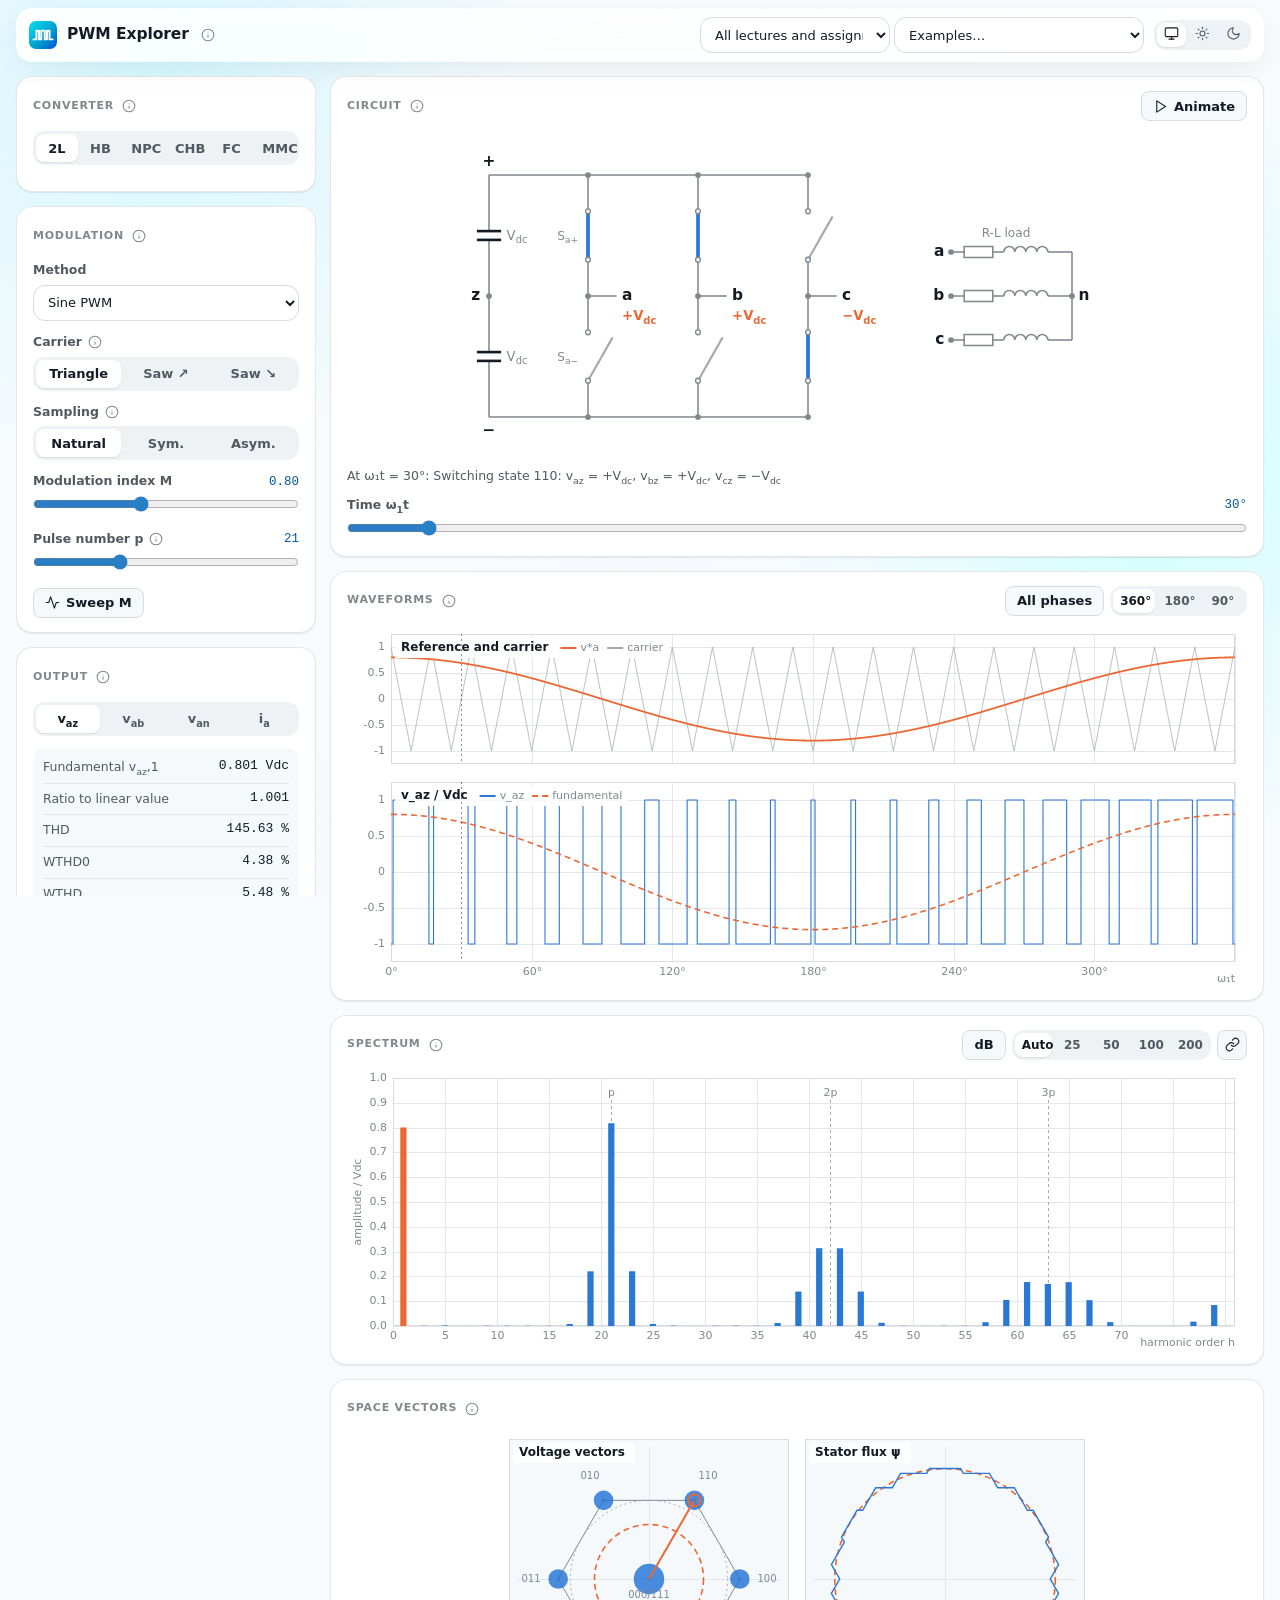
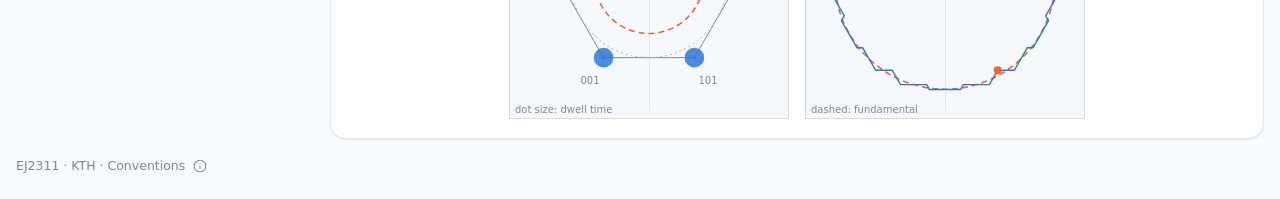
==== commit 1cb37b01: "Add modular multilevel converter and pick examples by lecture or assignment MMC with 2-8 submodules " ====
--- a/index.html
+++ b/index.html
@@ -125,10 +125,12 @@
 .topbar h1 { margin: 0; font-size: 15.5px; font-weight: 620; letter-spacing: -.005em; white-space: nowrap; }
 .topbar .spacer { flex: 1; }
 .topbar .ex { display: flex; align-items: center; gap: 4px; min-width: 0; }
-.topbar .ex select { width: 260px; max-width: 100%; }
+.topbar .ex select { width: 250px; max-width: 100%; }
+.topbar .ex select.src { width: 190px; }
 @media (max-width: 640px) {
   .topbar .ex { order: 3; flex-basis: 100%; }
-  .topbar .ex select { flex: 1; width: auto; }
+  .topbar .ex select { flex: 1; width: auto; min-width: 0; }
+  .topbar .ex select.src { flex: 0 1 42%; }
 }
 
 /* ---------- layout ---------- */
@@ -244,6 +246,9 @@
   .aura { display: none; }
   .glass, #tipBubble { background: var(--surface); background-image: none; border: 1px solid var(--border); backdrop-filter: none; -webkit-backdrop-filter: none; }
 }
+.circuit svg.tall { max-height: 460px; }
+.sch-sm { fill: var(--surface); stroke: var(--text-3); stroke-width: 1.2; }
+.sch-sm.on { fill: var(--series-1); stroke: var(--series-1); }
 </style>
 </head>
 <body>
@@ -255,6 +260,8 @@
   <button class="tip" aria-label="About this page" data-tip="<p><b>PWM Explorer</b> for EJ2311 <i>Modulation of Power Electronic Converters</i>, KTH.</p><p>Pick an example, or choose a converter and a modulation method yourself. The circuit, the waveforms, the harmonic spectrum and the space vectors update together.</p><p>One fundamental period is computed at 16 384 points, so the FFT bins are exactly the harmonic orders. Every setting is kept in the address, so a copied link reopens the same case.</p>"></button>
   <span class="spacer"></span>
   <div class="ex">
+    <label for="exSrc" hidden>Lecture or assignment</label>
+    <select id="exSrc" class="src"><option value="">All lectures and assignments</option></select>
     <label for="example" hidden>Example</label>
     <select id="example"><option value="">Examples…</option></select>
     <button class="tip" id="exTip" aria-label="About this example" hidden></button>
@@ -273,6 +280,7 @@
           <option value="npc" data-short="NPC" title="Three-phase, three-level NPC">Three-level NPC</option>
           <option value="chb" data-short="CHB" title="Three-phase cascaded H-bridge">Cascaded H-bridge</option>
           <option value="fc" data-short="FC" title="Three-phase flying capacitor">Flying capacitor</option>
+          <option value="mmc" data-short="MMC" title="Three-phase modular multilevel converter">Modular multilevel converter</option>
         </select>
         <div class="seg" data-select="topo" aria-label="Topology"></div>
       </div>
@@ -292,6 +300,22 @@
           <option value="3" data-short="3 · 4 lvl">3 pairs, 2 flying capacitors, 4 levels</option>
         </select>
         <div class="seg" data-select="fcn"></div>
+      </div>
+      <div class="ctl" data-topo="mmc">
+        <div class="lbl">Submodules per arm</div>
+        <select id="smn" hidden>
+          <option value="2">2</option><option value="4" selected>4</option><option value="6">6</option><option value="8">8</option>
+        </select>
+        <div class="seg" data-select="smn"></div>
+      </div>
+      <div class="ctl" data-topo="mmc">
+        <div class="lbl">Arm modulation <button class="tip" data-tip="<p><b>NLM</b>, nearest level modulation: each arm inserts the whole number of submodules closest to N(1 ∓ v*)/2. No carrier; N + 1 levels.</p><p><b>PS, N + 1</b>: one phase-shifted carrier per submodule, lower arm complementary to the upper; N + 1 levels, first harmonic group at Np.</p><p><b>PS, 2N + 1</b>: lower-arm carriers shifted a further 180°/N; 2N + 1 levels, first harmonic group at 2Np.</p>"></button></div>
+        <select id="mmcmod" hidden>
+          <option value="nlm" data-short="NLM">Nearest level</option>
+          <option value="ps1" data-short="PS · N+1" selected>Phase-shifted, N + 1 levels</option>
+          <option value="ps2" data-short="PS · 2N+1">Phase-shifted, 2N + 1 levels</option>
+        </select>
+        <div class="seg" data-select="mmcmod"></div>
       </div>
       <div class="ctl" data-topo="npc chb" data-for="spwm thi svm">
         <div class="lbl">Carriers <button class="tip" data-tip="<p><b>PS</b>, phase-shifted: one full-range carrier per cell, shifted by 180°/N.</p><p><b>PD</b>, phase disposition: level-shifted carriers, all in phase.</p><p><b>POD</b>: carriers above zero in antiphase with those below.</p><p><b>APOD</b>: adjacent carriers alternate in phase.</p>"></button></div>
@@ -359,7 +383,7 @@
         <label class="lbl" for="M">Modulation index M <output id="M-out"></output></label>
         <input type="range" id="M" min="0" max="2" step="0.01" value="0.8">
       </div>
-      <div class="ctl" data-for="spwm thi svm dpwm1">
+      <div class="ctl" id="p-ctl" data-for="spwm thi svm dpwm1">
         <label class="lbl" for="p">Pulse number p <button class="tip" data-tip="p = f<sub>c</sub>/f<sub>1</sub>: carrier frequency in multiples of the fundamental."></button><output id="p-out"></output></label>
         <input type="range" id="p" min="3" max="60" step="1" value="21">
       </div>
@@ -404,7 +428,7 @@
       <div class="card-h"><h2 id="h-time">Waveforms</h2>
         <button class="tip" data-tip="One fundamental period. Top: references and carriers. Bottom: the switched output with its fundamental (dashed). The dotted line is the time cursor."></button>
         <div class="tools">
-          <button type="button" class="btn" id="allph" aria-pressed="false" data-topo="2l npc chb fc">All phases</button>
+          <button type="button" class="btn" id="allph" aria-pressed="false" data-topo="2l npc chb fc mmc">All phases</button>
           <select id="view" hidden>
             <option value="360" data-short="360°" selected>0 – 360°</option>
             <option value="180" data-short="180°">0 – 180°</option>
@@ -435,7 +459,7 @@
       <canvas class="plot" id="specCanvas" role="img" aria-label="Harmonic amplitudes versus harmonic order"></canvas>
     </section>
 
-    <section class="card" aria-labelledby="h-sv" data-topo="2l npc chb fc">
+    <section class="card" aria-labelledby="h-sv" data-topo="2l npc chb fc mmc">
       <div class="card-h"><h2 id="h-sv">Space vectors</h2>
         <button class="tip" data-tip="<p><b>Left</b>: the vectors the converter can produce. Dot area is proportional to dwell time; the line is the vector at the time cursor.</p><p><b>Right</b>: stator flux ψ = ∫v<sub>αβ</sub> dt. Dashed circles show the fundamental.</p>"></button>
       </div>
@@ -508,29 +532,38 @@
 </script>
 <script>
 /* Example cases from the EJ2311 lectures, computer assignments and lab.
-   Used by the gallery (index.html) and the example picker in the explorer.
+   Each item has tags naming where it comes from (PWM_SOURCES), so students can pick by lecture or assignment.
    cfg keys are explorer control ids; anything left out takes the explorer default. */
+window.PWM_SOURCES = [
+  { id: 'L1', label: 'Lecture 1', topic: 'Basics, harmonic distortion' },
+  { id: 'L2', label: 'Lecture 2', topic: 'Carrier-based modulation, single-phase converters' },
+  { id: 'L3', label: 'Lecture 3', topic: 'Three-phase PWM, zero vectors, harmonic elimination' },
+  { id: 'L5', label: 'Lecture 5', topic: 'Multilevel modulation' },
+  { id: 'CA1', label: 'Computer assignment 1', topic: 'FFT, WTHD0, sawtooth carrier' },
+  { id: 'CA2', label: 'Computer assignment 2', topic: 'Harmonic elimination' },
+  { id: 'Lab', label: 'Laboratory exercise', topic: 'Three-phase SiC converter and induction machine' },
+];
 window.PWM_EXAMPLES = [
   {
     group: 'One phase leg',
     source: 'Lectures 1–2, computer assignment 1',
     items: [
-      { id: 'sixstep', title: 'Six-step square wave',
+      { id: 'sixstep', tags: ['L1'], title: 'Six-step square wave',
         text: 'Each leg is a square wave. v_az contains every odd harmonic with amplitude 4/(hπ)·Vdc. Switch the output to v_ab: the triplen harmonics cancel and only h = 6k ± 1 remain.',
         cfg: { topo: '2l', strat: 'sixstep', out: 'vaz', hmax: '50' } },
-      { id: 'ca1-saw', title: 'Sawtooth carrier (CA1)',
+      { id: 'ca1-saw', tags: ['CA1', 'L2'], title: 'Sawtooth carrier (CA1)',
         text: 'Computer assignment 1 settings: single-edge modulation with M = 0.75 and p = 11. Every carrier multiple mp has sidebands on both sides, with amplitudes set by Bessel functions. Compare the bars with your analytical spectrum.',
         cfg: { topo: '2l', strat: 'spwm', carrier: 'sawr', samp: 'nat', M: 0.75, p: 11, out: 'vaz', hmax: '50' } },
-      { id: 'tri-nat', title: 'Triangle carrier, natural sampling',
+      { id: 'tri-nat', tags: ['L2'], title: 'Triangle carrier, natural sampling',
         text: 'Double-edge modulation, p = 15, M = 0.8. Around odd carrier multiples (15, 45) only even-offset sidebands appear; around even multiples (30, 60) only odd-offset sidebands. There are no baseband harmonics.',
         cfg: { topo: '2l', strat: 'spwm', carrier: 'tri', samp: 'nat', M: 0.8, p: 15, out: 'vaz' } },
-      { id: 'tri-sym', title: 'Regular sampling, symmetrical',
+      { id: 'tri-sym', tags: ['L2'], title: 'Regular sampling, symmetrical',
         text: 'The reference is sampled once per carrier period and held. Small baseband harmonics appear and the sidebands change. Compare with natural sampling at the same M and p.',
         cfg: { topo: '2l', strat: 'spwm', carrier: 'tri', samp: 'sym', M: 0.8, p: 15, out: 'vaz' } },
-      { id: 'tri-asym', title: 'Regular sampling, asymmetrical',
+      { id: 'tri-asym', tags: ['L2'], title: 'Regular sampling, asymmetrical',
         text: 'The reference is sampled at both carrier peaks, so each edge uses its own sample. Baseband harmonics are smaller than with symmetrical sampling. The lab converter uses this method.',
         cfg: { topo: '2l', strat: 'spwm', carrier: 'tri', samp: 'asym', M: 0.8, p: 15, out: 'vaz' } },
-      { id: 'overmod', title: 'Overmodulation',
+      { id: 'overmod', tags: ['L2'], title: 'Overmodulation',
         text: 'With M > 1 the reference leaves the carrier band and pulses are dropped near the peaks. Low-order harmonics 3, 5, 7 … appear and the fundamental grows more slowly than M. Press Sweep M to watch it happen.',
         cfg: { topo: '2l', strat: 'spwm', carrier: 'tri', samp: 'nat', M: 1.4, p: 21, out: 'vaz' } },
     ],
@@ -539,10 +572,10 @@
     group: 'Single-phase H-bridge',
     source: 'Lecture 2',
     items: [
-      { id: 'hb-bip', title: 'Bipolar switching',
+      { id: 'hb-bip', tags: ['L2'], title: 'Bipolar switching',
         text: 'Both legs switch together (v_bz = −v_az), so v_ab jumps between +2Vdc and −2Vdc. The spectrum is the single-leg spectrum doubled, with the first harmonic group around p.',
         cfg: { topo: 'hb', hbmod: 'bip', strat: 'spwm', carrier: 'tri', samp: 'nat', M: 0.8, p: 15, out: 'vab' } },
-      { id: 'hb-uni', title: 'Unipolar switching',
+      { id: 'hb-uni', tags: ['L2'], title: 'Unipolar switching',
         text: 'Leg b compares −v* with the same carrier. In v_ab the groups around p, 3p, … cancel, the output has three levels and the first harmonic group moves to 2p. Show v_az to see that each leg still has them.',
         cfg: { topo: 'hb', hbmod: 'uni', strat: 'spwm', carrier: 'tri', samp: 'nat', M: 0.8, p: 15, out: 'vab' } },
     ],
@@ -551,34 +584,34 @@
     group: 'Three-phase, two-level',
     source: 'Lecture 3, lab',
     items: [
-      { id: 'line', title: 'Line-to-line voltage',
+      { id: 'line', tags: ['L3'], title: 'Line-to-line voltage',
         text: 'The carrier harmonics (h = p, 2p, …) and the sidebands whose offset is a multiple of 3 are the same in all three legs, so they cancel in v_ab. Switch between v_az and v_ab to compare.',
         cfg: { topo: '2l', strat: 'spwm', carrier: 'tri', samp: 'nat', M: 0.8, p: 15, out: 'vab' } },
-      { id: 'thi', title: 'Third-harmonic injection, M = 1.15',
+      { id: 'thi', tags: ['L3'], title: 'Third-harmonic injection, M = 1.15',
         text: 'Adding −(M/6)·cos 3θ flattens the reference so it stays inside the carrier up to M = 2/√3 ≈ 1.155. The third harmonic is common mode and does not appear in v_ab.',
         cfg: { topo: '2l', strat: 'thi', carrier: 'tri', samp: 'nat', M: 1.15, p: 21, out: 'vab' } },
-      { id: 'svm', title: 'SVM (centred zero vectors), M = 1.15',
+      { id: 'svm', tags: ['L3'], title: 'SVM (centred zero vectors), M = 1.15',
         text: 'The zero sequence −(max + min)/2 centres the zero vectors 000 and 111 in every half carrier period. Same linear range as third-harmonic injection, with slightly lower WTHD0.',
         cfg: { topo: '2l', strat: 'svm', carrier: 'tri', samp: 'nat', M: 1.15, p: 21, out: 'vab' } },
-      { id: 'lab-thi9', title: 'Lab: +1/6 injection, M = 1.15, p = 9',
+      { id: 'lab-thi9', tags: ['Lab'], title: 'Lab: +1/6 injection, M = 1.15, p = 9',
         text: 'The lab reference spectra compare third-harmonic injection and SVM at a low pulse number. The lab sheet gives WTHD0 = 5.11 %; the explorer gives 5.09 %. Compare with the SVM case.',
         cfg: { topo: '2l', strat: 'thi', carrier: 'tri', samp: 'asym', M: 1.15, p: 9, out: 'vab' } },
-      { id: 'lab-svm9', title: 'Lab: SVM, M = 1.15, p = 9',
+      { id: 'lab-svm9', tags: ['Lab'], title: 'Lab: SVM, M = 1.15, p = 9',
         text: 'Same M and p as the previous case with the SVM zero sequence. Centring the zero vectors lowers WTHD0: the lab sheet gives 4.94 %, the explorer 4.93 %.',
         cfg: { topo: '2l', strat: 'svm', carrier: 'tri', samp: 'asym', M: 1.15, p: 9, out: 'vab' } },
-      { id: 'dpwm1', title: 'Discontinuous PWM (DPWM1)',
+      { id: 'dpwm1', tags: ['L3'], title: 'Discontinuous PWM (DPWM1)',
         text: 'Each phase is clamped to a dc rail for 60° around its positive and negative peaks, so each leg switches only 2/3 as often. Compare the commutation count with sine PWM at the same p.',
         cfg: { topo: '2l', strat: 'dpwm1', carrier: 'tri', samp: 'sym', M: 1, p: 24, out: 'vab' } },
-      { id: 'cur9', title: 'Phase current, p = 9 (lab 3.1)',
+      { id: 'cur9', tags: ['Lab'], title: 'Phase current, p = 9 (lab 3.1)',
         text: 'The R-L load attenuates each voltage harmonic by about 1/h, so the current is much smoother than the voltage. At a low pulse number the ripple is still clearly visible.',
         cfg: { topo: '2l', strat: 'spwm', carrier: 'tri', samp: 'asym', M: 0.8, p: 9, out: 'ia' } },
-      { id: 'cur39', title: 'Phase current, p = 39 (lab 3.1)',
+      { id: 'cur39', tags: ['Lab'], title: 'Phase current, p = 39 (lab 3.1)',
         text: 'Same load as at p = 9. The harmonic groups move up to h ≈ 39 and 78, where the load impedance is high, so the current is almost sinusoidal.',
         cfg: { topo: '2l', strat: 'spwm', carrier: 'tri', samp: 'asym', M: 0.8, p: 39, out: 'ia' } },
-      { id: 'flux-six', title: 'Stator flux, six-step (lab 3.4)',
+      { id: 'flux-six', tags: ['Lab'], title: 'Stator flux, six-step (lab 3.4)',
         text: 'Only the six active vectors are used, each for 60°. The flux ψ = ∫v dt moves along a hexagon.',
         cfg: { topo: '2l', strat: 'sixstep', out: 'vab' } },
-      { id: 'flux-pwm', title: 'Stator flux, PWM (lab 3.4)',
+      { id: 'flux-pwm', tags: ['Lab'], title: 'Stator flux, PWM (lab 3.4)',
         text: 'Active vectors alternate with zero vectors, which stop the flux. The trajectory follows a circle with a small ripple.',
         cfg: { topo: '2l', strat: 'thi', carrier: 'tri', samp: 'asym', M: 0.8, p: 22, out: 'vab' } },
     ],
@@ -587,13 +620,13 @@
     group: 'Harmonic elimination',
     source: 'Lecture 3, computer assignment 2',
     items: [
-      { id: 'she5', title: 'Two-level, 5 angles',
+      { id: 'she5', tags: ['CA2', 'L3'], title: 'Two-level, 5 angles',
         text: 'Five switching angles per quarter period set the fundamental and remove the 5th, 7th, 11th and 13th harmonics (CA2, part b). Triplens remain in v_az but cancel in v_ab. Sweep M to see the angles move.',
         cfg: { topo: '2l', strat: 'she', nshe: 5, M: 0.8, out: 'vaz', hmax: '50' } },
-      { id: 'she7', title: 'Two-level, 7 angles',
+      { id: 'she7', tags: ['L3'], title: 'Two-level, 7 angles',
         text: 'Seven angles remove all non-triplen harmonics from the 5th to the 19th. In v_ab the first remaining harmonics are the 23rd and 25th.',
         cfg: { topo: '2l', strat: 'she', nshe: 7, M: 0.6, out: 'vab', hmax: '50' } },
-      { id: 'she3l', title: 'Three-level, 5 angles (CA2, part d)',
+      { id: 'she3l', tags: ['CA2', 'L5'], title: 'Three-level, 5 angles (CA2, part d)',
         text: 'The phase voltage steps between 0 and ±Vdc only. At M = 0.5 the solver finds the angles given in CA2 (0.8114 … 1.4223 rad). Compare WTHD0 of v_ab with the two-level pattern at the same M.',
         cfg: { topo: 'npc', strat: 'she', nshe: 5, M: 0.5, out: 'vab', hmax: '50' } },
     ],
@@ -602,36 +635,45 @@
     group: 'Multilevel',
     source: 'Lecture 5',
     items: [
-      { id: 'ml2', title: '2 levels, p = 11',
+      { id: 'ml2', tags: ['L5'], title: '2 levels, p = 11',
         text: 'Reference case for the level comparison in lecture 5: M = 0.9, carrier frequency 11·f1, line-to-line voltage.',
         cfg: { topo: '2l', strat: 'spwm', carrier: 'tri', samp: 'nat', M: 0.9, p: 11, out: 'vab' } },
-      { id: 'ml3', title: '3 levels (NPC), p = 11',
+      { id: 'ml3', tags: ['L5'], title: '3 levels (NPC), p = 11',
         text: 'Same carrier frequency, two level-shifted carriers. The steps are half as large and the harmonic amplitudes drop accordingly.',
         cfg: { topo: 'npc', arr: 'pd', strat: 'spwm', M: 0.9, p: 11, out: 'vab' } },
-      { id: 'ml5', title: '5 levels (cascaded H-bridge), p = 11',
+      { id: 'ml5', tags: ['L5'], title: '5 levels (cascaded H-bridge), p = 11',
         text: 'Two cells per phase, four level-shifted carriers in phase (PD). WTHD0 is about half the three-level value.',
         cfg: { topo: 'chb', cells: 2, arr: 'pd', strat: 'spwm', M: 0.9, p: 11, out: 'vab' } },
-      { id: 'ml7', title: '7 levels (cascaded H-bridge), p = 11',
+      { id: 'ml7', tags: ['L5'], title: '7 levels (cascaded H-bridge), p = 11',
         text: 'Three cells per phase; the voltage is close to a staircase sine wave. At this low carrier frequency the outer bands are crossed only briefly, so WTHD0 is no better than with five levels. Raise p and compare again.',
         cfg: { topo: 'chb', cells: 3, arr: 'pd', strat: 'spwm', M: 0.9, p: 11, out: 'vab' } },
-      { id: 'pd', title: 'Carrier disposition: PD',
+      { id: 'pd', tags: ['L5'], title: 'Carrier disposition: PD',
         text: 'All carriers in phase. The phase voltage has a large harmonic exactly at h = p. It is common mode and cancels in v_ab, which is why PD gives the lowest line-to-line distortion.',
         cfg: { topo: 'chb', cells: 2, arr: 'pd', strat: 'spwm', M: 0.8, p: 10, out: 'vaz', hmax: '50' } },
-      { id: 'pod', title: 'Carrier disposition: POD',
+      { id: 'pod', tags: ['L5'], title: 'Carrier disposition: POD',
         text: 'Carriers above zero are in antiphase with those below. The harmonic at h = p disappears, and its energy moves into sidebands that do not cancel between the phases.',
         cfg: { topo: 'chb', cells: 2, arr: 'pod', strat: 'spwm', M: 0.8, p: 10, out: 'vaz', hmax: '50' } },
-      { id: 'apod', title: 'Carrier disposition: APOD',
+      { id: 'apod', tags: ['L5'], title: 'Carrier disposition: APOD',
         text: 'Adjacent carriers alternate in phase. Compare its sideband pattern with PD and POD at the same M and p.',
         cfg: { topo: 'chb', cells: 2, arr: 'apod', strat: 'spwm', M: 0.8, p: 10, out: 'vaz', hmax: '50' } },
-      { id: 'ps', title: 'Phase-shifted carriers (PS)',
+      { id: 'ps', tags: ['L5'], title: 'Phase-shifted carriers (PS)',
         text: 'Each cell has its own carrier, shifted by 180°/N. The cell harmonics cancel up to h = 2Np, here 40, and every cell switches equally often. Compare the cell commutation counts with PD.',
         cfg: { topo: 'chb', cells: 2, arr: 'ps', strat: 'spwm', M: 0.8, p: 10, out: 'vaz', hmax: '50' } },
-      { id: 'fc3', title: 'Flying capacitor, 3 levels',
+      { id: 'fc3', tags: ['L5'], title: 'Flying capacitor, 3 levels',
         text: 'Two switch pairs per leg and one flying capacitor charged to Vdc. The pairs follow carriers 180° apart, so both switch equally often and the capacitor stays balanced on average. The first harmonic group of v_az is at 2p.',
         cfg: { topo: 'fc', fcn: 2, strat: 'spwm', M: 0.8, p: 10, out: 'vaz', hmax: '50' } },
-      { id: 'fc4', title: 'Flying capacitor, 4 levels',
+      { id: 'fc4', tags: ['L5'], title: 'Flying capacitor, 4 levels',
         text: 'Three switch pairs with carriers 120° apart and two nested flying capacitors (4Vdc/3 and 2Vdc/3). The phase voltage has four levels and the first harmonic group moves to 3p = 30. Animate the circuit to see which pair switches at each step.',
         cfg: { topo: 'fc', fcn: 3, strat: 'spwm', M: 0.8, p: 10, out: 'vaz', hmax: '50' } },
+      { id: 'mmc-nlm', tags: ['L5'], title: 'MMC, nearest level modulation',
+        text: 'Eight submodules per arm. Each arm inserts the whole number of submodules closest to N(1 ∓ v*)/2, so v_az is a nine-level staircase with no carrier. Common in HVDC converters with many submodules. Animate the circuit to watch the arms exchange submodules.',
+        cfg: { topo: 'mmc', smn: 8, mmcmod: 'nlm', strat: 'spwm', M: 0.9, out: 'vaz', hmax: '50' } },
+      { id: 'mmc-ps1', tags: ['L5'], title: 'MMC, phase-shifted carriers, N + 1 levels',
+        text: 'Four submodules per arm with carriers 90° apart; the lower arm is the complement of the upper. v_az has five levels and the first harmonic group sits at Np = 40.',
+        cfg: { topo: 'mmc', smn: 4, mmcmod: 'ps1', strat: 'spwm', M: 0.8, p: 10, out: 'vaz' } },
+      { id: 'mmc-ps2', tags: ['L5'], title: 'MMC, phase-shifted carriers, 2N + 1 levels',
+        text: 'Same converter, but the lower-arm carriers are shifted a further 45°. The inserted count per leg then varies by one, the arm inductors take the difference, and v_az gets nine levels with the first harmonic group at 2Np = 80.',
+        cfg: { topo: 'mmc', smn: 4, mmcmod: 'ps2', strat: 'spwm', M: 0.8, p: 10, out: 'vaz' } },
     ],
   },
 ];
@@ -793,15 +835,17 @@
     npc: ['spwm', 'thi', 'svm', 'she'],
     chb: ['spwm', 'thi', 'svm'],
     fc: ['spwm', 'thi', 'svm'],
+    mmc: ['spwm', 'thi', 'svm'],
   };
   const ARRS = { npc: ['pd', 'pod'], chb: ['ps', 'pd', 'pod', 'apod'] };
-  const OUTS = { '2l': ['vaz', 'vab', 'van', 'ia'], hb: ['vaz', 'vab', 'ia'], npc: ['vaz', 'vab', 'van', 'ia'], chb: ['vaz', 'vab', 'van', 'ia'], fc: ['vaz', 'vab', 'van', 'ia'] };
+  const OUTS = { '2l': ['vaz', 'vab', 'van', 'ia'], hb: ['vaz', 'vab', 'ia'], npc: ['vaz', 'vab', 'van', 'ia'], chb: ['vaz', 'vab', 'van', 'ia'], fc: ['vaz', 'vab', 'van', 'ia'], mmc: ['vaz', 'vab', 'van', 'ia'] };
   const TOPO_TEXT = {
     '2l': 'Two switches per leg. Each phase connects to +V<sub>dc</sub> or −V<sub>dc</sub>.',
     hb: 'Two legs feed one load between a and b. v<sub>ab</sub> = v<sub>az</sub> − v<sub>bz</sub> can take ±2V<sub>dc</sub> and 0.',
     npc: 'Four switches and two clamp diodes per leg. Each phase connects to +V<sub>dc</sub>, the midpoint z, or −V<sub>dc</sub>.',
     chb: 'N H-bridge cells in series per phase, each with its own dc source V<sub>dc</sub>/N. 2N + 1 levels per phase.',
     fc: 'N complementary switch pairs per leg with N − 1 flying capacitors charged to 2V<sub>dc</sub>·k/N. N + 1 levels per phase. Phase-shifted carriers, one per switch pair.',
+    mmc: 'Each phase leg has an upper and a lower arm of N half-bridge submodules (capacitor 2V<sub>dc</sub>/N each) and an arm inductor. An inserted submodule adds its capacitor voltage, a bypassed one adds 0. With n<sub>u</sub> and n<sub>l</sub> inserted, v<sub>az</sub> = (n<sub>l</sub> − n<sub>u</sub>)·V<sub>dc</sub>/N. Capacitor voltages are assumed constant and circulating current is ignored.',
   };
   const DESCRIPTION = {
     spwm: () => 'v*<sub>x</sub> = M cos(ωt − φ<sub>x</sub>). Linear up to M = 1.',
@@ -818,12 +862,12 @@
   const OUT_LABEL = { vaz: 'v_az', vab: 'v_ab', van: 'v_an', ia: 'i_a' };
 
   const DEFAULTS = {
-    topo: '2l', cells: '2', fcn: '2', arr: 'pd', hbmod: 'uni', strat: 'spwm', carrier: 'tri', samp: 'nat', nshe: '5',
+    topo: '2l', cells: '2', fcn: '2', smn: '4', mmcmod: 'ps1', arr: 'pd', hbmod: 'uni', strat: 'spwm', carrier: 'tri', samp: 'nat', nshe: '5',
     M: '0.8', p: '21', out: 'vaz', phi: '70', view: '360', hmax: 'auto', cur: '30',
   };
   const ctlIds = Object.keys(DEFAULTS);
-  const numeric = new Set(['M', 'p', 'phi', 'nshe', 'view', 'cells', 'fcn', 'cur']);
-  const computeKeys = ['topo', 'cells', 'fcn', 'arr', 'hbmod', 'strat', 'carrier', 'samp', 'nshe', 'M', 'p', 'out', 'phi'];
+  const numeric = new Set(['M', 'p', 'phi', 'nshe', 'view', 'cells', 'fcn', 'smn', 'cur']);
+  const computeKeys = ['topo', 'cells', 'fcn', 'smn', 'mmcmod', 'arr', 'hbmod', 'strat', 'carrier', 'samp', 'nshe', 'M', 'p', 'out', 'phi'];
   let allPhases = false, dbScale = false, sweeping = false, playing = false, hoverX = null;
 
   function params() {
@@ -835,9 +879,9 @@
   // ---------- buffers ----------
   const sw = [new Float64Array(NS), new Float64Array(NS), new Float64Array(NS)];  // phase (or leg) output, −1 … +1
   const ref = [new Float64Array(NS), new Float64Array(NS), new Float64Array(NS)]; // references as compared
-  const cars = Array.from({ length: 6 }, () => new Float64Array(NS));            // carriers
-  const cellA = [0, 1, 2].map(() => [0, 1, 2].map(() => new Int8Array(NS)));      // CHB: upper switch of leg A on
-  const cellB = [0, 1, 2].map(() => [0, 1, 2].map(() => new Int8Array(NS)));      // CHB: upper switch of leg B on
+  const cars = Array.from({ length: 16 }, () => new Float64Array(NS));           // carriers
+  const cellA = [0, 1, 2].map(() => Array.from({ length: 8 }, () => new Int8Array(NS))); // CHB leg A upper on / FC pair on / MMC upper-arm SM inserted
+  const cellB = [0, 1, 2].map(() => Array.from({ length: 8 }, () => new Int8Array(NS))); // CHB leg B upper on / MMC lower-arm SM inserted
   const y = new Float64Array(NS);       // selected output
   const fund = new Float64Array(NS);    // its fundamental
   const re = new Float64Array(NS), im = new Float64Array(NS);
@@ -975,9 +1019,11 @@
     const res = { notes: [], info: [], nCars: 0, levels: 2, cellComm: null };
     const phase = [0, -TWO_PI / 3, TWO_PI / 3];
     const M = p.M, topo = p.topo, N = p.cells, Nf = p.fcn, fc = topo === 'fc';
+    const mmc = topo === 'mmc', Nm = p.smn, mm = p.mmcmod;
     const threePh = topo !== 'hb';
-    res.levels = topo === 'npc' ? 3 : topo === 'chb' ? 2 * N + 1 : fc ? Nf + 1 : topo === 'hb' && p.hbmod === 'uni' ? 3 : 2;
-    res.fc = fc;
+    res.levels = topo === 'npc' ? 3 : topo === 'chb' ? 2 * N + 1 : fc ? Nf + 1 : mmc ? (mm === 'ps2' ? 2 * Nm + 1 : Nm + 1)
+      : topo === 'hb' && p.hbmod === 'uni' ? 3 : 2;
+    res.fc = fc; res.mmc = mmc;
     for (let k = 0; k < 3; k++) { ref[k].fill(NaN); }
 
     if (CARRIER_BASED.has(p.strat)) {
@@ -990,13 +1036,16 @@
       }
       const ps = topo === 'chb' && p.arr === 'ps';
       const arr = topo === 'npc' ? (p.arr === 'pod' ? 'pod' : 'pd') : p.arr;
-      const K = twoLevelCarrier ? 1 : topo === 'npc' ? 2 : fc ? Nf : ps ? N : 2 * N;
+      const K = twoLevelCarrier ? 1 : topo === 'npc' ? 2 : fc ? Nf : mmc ? (mm === 'nlm' ? 0 : mm === 'ps1' ? Nm : 2 * Nm) : ps ? N : 2 * N;
       res.nCars = K; res.ps = ps;
       const cv = new Float64Array(K);
       for (let i = 0; i < NS; i++) {
         const u = (p.p * i) / NS, fu = u - Math.floor(u);
         if (twoLevelCarrier) cv[0] = carrierAt(ctype, fu);
         else if (fc) for (let j = 0; j < Nf; j++) { const v = u + j / Nf; cv[j] = carrierAt('tri', v - Math.floor(v)); }
+        else if (mmc) { // upper-arm carriers 360°/N apart; for 2N + 1 levels the lower arm's set is shifted by a further 180°/N
+          for (let j = 0; j < K; j++) { const v = u + (j % Nm) / Nm + (j >= Nm ? 1 / (2 * Nm) : 0); cv[j] = carrierAt('tri', v - Math.floor(v)); }
+        }
         else if (ps) for (let j = 0; j < N; j++) { const v = u + j / (2 * N); cv[j] = carrierAt('tri', v - Math.floor(v)); }
         else {
           const t = carrierAt('tri', fu);
@@ -1028,7 +1077,19 @@
           ref[k][i] = r;
           if (topo === '2l') sw[k][i] = 2 * gt(r, cv[0]) - 1;
           else if (topo === 'npc') sw[k][i] = -1 + gt(r, cv[0]) + gt(r, cv[1]);
-          else if (fc) { // switch pair j (outermost first) follows its own phase-shifted carrier
+          else if (mmc) { // upper arm inserts ≈ N(1 − v*)/2 submodules, lower arm ≈ N(1 + v*)/2
+            let nu = 0, nl = 0;
+            if (mm === 'nlm') {
+              nl = Math.max(0, Math.min(Nm, Math.round((Nm * (1 + r)) / 2))); nu = Nm - nl;
+              for (let j = 0; j < Nm; j++) { cellA[k][j][i] = j < nu ? 1 : 0; cellB[k][j][i] = j < nl ? 1 : 0; }
+            } else {
+              for (let j = 0; j < Nm; j++) {
+                const U = gt(-r, cv[j]), Lw = mm === 'ps1' ? 1 - U : gt(r, cv[Nm + j]);
+                cellA[k][j][i] = U; cellB[k][j][i] = Lw; nu += U; nl += Lw;
+              }
+            }
+            sw[k][i] = (nl - nu) / Nm;
+          } else if (fc) { // switch pair j (outermost first) follows its own phase-shifted carrier
             let s = 0;
             for (let j = 0; j < Nf; j++) { const A = gt(r, cv[j]); cellA[k][j][i] = A; s += A; }
             sw[k][i] = -1 + (2 * s) / Nf;
@@ -1052,6 +1113,9 @@
         res.info.push(`M is above the linear limit (${LINEAR_LIMIT[p.strat].toFixed(3)}): pulses are dropped near the peaks and low-order harmonics appear.`);
       }
       if (fc) res.info.push(`The switch pairs' carriers are shifted by ${(360 / Nf).toFixed(0)}°, so each pair switches equally and the flying capacitors stay balanced on average (their voltages are assumed constant). The first harmonic group of v_az is at h = ${Nf}p = ${Nf * p.p}.`);
+      if (mmc && mm === 'nlm') res.info.push(`Nearest level modulation: each arm inserts the whole number of submodules closest to N(1 ∓ v*)/2. No carrier is used, so p has no effect; v_az is a staircase with N + 1 = ${Nm + 1} levels. A real converter picks which submodules to insert by sorting the capacitor voltages; here they are taken in a fixed order.`);
+      if (mmc && mm === 'ps1') res.info.push(`Phase-shifted carriers 360°/N apart, one per submodule. The lower arm is the complement of the upper, so N submodules are inserted per leg at all times and v_az has N + 1 = ${Nm + 1} levels. The first harmonic group of v_az is at h = Np = ${Nm * p.p}.`);
+      if (mmc && mm === 'ps2') res.info.push(`The lower-arm carriers are shifted a further 180°/N against the upper arm. The number of inserted submodules per leg then varies between N − 1 and N + 1 (the arm inductors take the difference), and v_az has 2N + 1 = ${2 * Nm + 1} levels.`);
       if (ps) res.info.push(`Each cell's carrier is shifted by ${(180 / N).toFixed(0)}°. Cell harmonics cancel below h = 2Np = ${2 * N * p.p}.`);
       if (topo === 'hb' && p.hbmod === 'uni') res.info.push('In v_ab the harmonic groups around odd multiples of p cancel; the first group is around 2p.');
     } else if (p.strat === 'sixstep') {
@@ -1129,6 +1193,7 @@
     res.wthd = Math.sqrt(w2) / amp[1];
     const transitions = (arr) => { let n = 0; for (let i = 0; i < NS; i++) if (arr[i] !== arr[(i + NS - 1) % NS]) n++; return n; };
     res.commutations = transitions(sw[0]);
+    if (mmc && CARRIER_BASED.has(p.strat)) res.cellComm = Array.from({ length: Nm }, (_, j) => transitions(cellA[0][j]));
     if (fc && CARRIER_BASED.has(p.strat)) res.cellComm = Array.from({ length: Nf }, (_, j) => transitions(cellA[0][j]));
     if (topo === 'chb' && CARRIER_BASED.has(p.strat)) res.cellComm = Array.from({ length: N }, (_, j) => transitions(cellA[0][j]) + transitions(cellB[0][j]));
 
@@ -1287,7 +1352,7 @@
     const ry = Math.max(1.25, niceCeil(rmax * 1.08));
     axes(ctx, top, 0, p.view, -ry, ry, { xStep: degStep, xLabels: false, yStep: ry > 1.5 ? 1 : 0.5 });
     const carrierShown = CARRIER_BASED.has(p.strat);
-    if (carrierShown) for (let j = 0; j < res.nCars; j++) trace(ctx, top, cars[j], 0, i1, -ry, ry, colors['c-carrier'], 1);
+    if (res.nCars) for (let j = 0; j < res.nCars; j++) trace(ctx, top, cars[j], 0, i1, -ry, ry, colors['c-carrier'], 1);
     const tItems = [[threePh ? 'v*a' : 'v*', colors['c-message']]];
     if (threePh && allPhases) {
       trace(ctx, top, ref[1], 0, i1, -ry, ry, colors['c-aux'], 1.6);
@@ -1296,8 +1361,8 @@
     }
     if (!threePh && p.hbmod === 'uni') { trace(ctx, top, ref[1], 0, i1, -ry, ry, colors['c-aux'], 1.6); tItems.push(['−v*', colors['c-aux']]); }
     trace(ctx, top, ref[0], 0, i1, -ry, ry, colors['c-message'], 1.8, carrierShown ? null : [6, 4]);
-    if (carrierShown) tItems.push([res.nCars > 1 ? 'carriers' : 'carrier', colors['c-carrier']]);
-    header(ctx, top, carrierShown ? 'Reference and carrier' : 'Fundamental reference', tItems);
+    if (res.nCars) tItems.push([res.nCars > 1 ? 'carriers' : 'carrier', colors['c-carrier']]);
+    header(ctx, top, !carrierShown ? 'Fundamental reference' : res.nCars ? 'Reference and carrier' : 'Reference', tItems);
 
     // bottom: output
     let ymax;
@@ -1323,7 +1388,9 @@
   function hmaxFor(p, res) {
     if (p.hmax !== 'auto') return parseInt(p.hmax, 10);
     if (!CARRIER_BASED.has(p.strat)) return 50;
-    const target = res.ps ? 2 * p.cells * p.p + 2 * p.p : res.fc ? p.fcn * p.p + 2 * p.p : 3 * p.p;
+    if (res.mmc && p.mmcmod === 'nlm') return 50;
+    const target = res.ps ? 2 * p.cells * p.p + 2 * p.p : res.fc ? p.fcn * p.p + 2 * p.p
+      : res.mmc ? (p.mmcmod === 'ps2' ? 2 : 1) * p.smn * p.p + 2 * p.p : 3 * p.p;
     return Math.min(200, Math.max(40, Math.ceil((target + 8) / 10) * 10));
   }
 
@@ -1347,7 +1414,7 @@
     ctx.beginPath(); ctx.rect(box.x, box.y, box.w, box.h); ctx.clip();
 
     // carrier multiples
-    if (CARRIER_BASED.has(p.strat)) {
+    if (res.nCars) {
       ctx.strokeStyle = colors['c-carrier']; ctx.fillStyle = colors.muted; ctx.setLineDash([3, 3]);
       ctx.textAlign = 'center'; ctx.textBaseline = 'bottom';
       const showLabels = X(p.p) - X(0) > 16;
@@ -1527,6 +1594,12 @@
     for (let i = 0; i < n; i++) d += ` a${step / 2} ${step / 2} 0 0 1 ${step} 0`;
     return `<path d="${d}" class="sch-w"/>`;
   }
+  function COILV(x, y0, len) { // vertical inductor from y0 down to y0+len
+    const n = 4, step = len / n;
+    let d = `M${x} ${y0}`;
+    for (let i = 0; i < n; i++) d += ` a${step / 2} ${step / 2} 0 0 1 0 ${step}`;
+    return `<path d="${d}" class="sch-w"/>`;
+  }
   function RL(x, yy) { // resistor + inductor from x to x+76
     return `<rect x="${x}" y="${yy - 5}" width="26" height="10" class="sch-r"/>` + W(x + 26, yy, x + 36, yy) + COIL(x + 36, yy, 40);
   }
@@ -1553,8 +1626,9 @@
     const sgn = v > 0 ? '+' : '−', a = Math.abs(v);
     if (Math.abs(a - 1) < 1e-9) return sgn + 'V<sub>dc</sub>';
     if (Math.abs(a - 2) < 1e-9) return sgn + '2V<sub>dc</sub>';
-    const n = Math.round(a * N);
-    return `${sgn}${n === 1 ? '' : n}V<sub>dc</sub>/${N}`;
+    let n = Math.round(a * N), d = N;
+    for (let g = n; g > 1; g--) if (n % g === 0 && d % g === 0) { n /= g; d /= g; break; }
+    return d === 1 ? `${sgn}${n}V<sub>dc</sub>` : `${sgn}${n === 1 ? '' : n}V<sub>dc</sub>/${d}`;
   }
   const fmtSvg = (s) => s.replace(/<sub>(.*?)<\/sub>(.*)$/, '<tspan class="sch-sub" dy="3">$1</tspan><tspan dy="-3">$2</tspan>');
 
@@ -1622,7 +1696,7 @@
       });
       svg += LOAD3(572, [120, 160, 200]);
       status = `v<sub>az</sub> = ${fmtLevel(lvl[0], Nf)}, v<sub>bz</sub> = ${fmtLevel(lvl[1], Nf)}, v<sub>cz</sub> = ${fmtLevel(lvl[2], Nf)}`;
-    } else { // chb
+    } else if (topo === 'chb') {
       const top = 46, pitch = 100, H = top + N * pitch + 24;
       vb = `0 0 640 ${H}`;
       const ybus = top + N * pitch - 6;
@@ -1647,7 +1721,37 @@
       svg += LOAD3(512, [60, 100, 140]);
       status = `v<sub>az</sub> = ${fmtLevel(lvl[0], N)}, v<sub>bz</sub> = ${fmtLevel(lvl[1], N)}, v<sub>cz</sub> = ${fmtLevel(lvl[2], N)}`;
     }
-    $('circuit').innerHTML = `<svg viewBox="${vb}" role="img" aria-label="Converter circuit with switch states at the time cursor">${svg}</svg>`;
+    if (topo === 'mmc') {
+      // per phase: P rail, upper arm of N submodules, arm inductor, output, arm inductor, lower arm, N rail
+      const Nm = p.smn, A = Nm * 20, yP = 30, yUe = yP + 10 + A, ym = yUe + 40, yL = ym + 46, yN = yL + A + 10;
+      const den = p.mmcmod === 'ps2' ? Nm : Nm;
+      svg = DCLINK(40, yP, yN) + W(40, yP, 450, yP) + W(40, yN, 450, yN);
+      const counts = [];
+      ['a', 'b', 'c'].forEach((n, k) => {
+        const x = 190 + 130 * k;
+        let nu = 0, nl = 0;
+        svg += DOT(x, yP) + DOT(x, yN) + W(x, yP, x, yUe + 4) + COILV(x, yUe + 4, 24) + W(x, yUe + 28, x, ym + 12) + COILV(x, ym + 12, 24) + W(x, ym + 36, x, yN);
+        for (let j = 0; j < Nm; j++) {
+          const U = cellA[k][j][ic] === 1, L = cellB[k][j][ic] === 1;
+          nu += U; nl += L;
+          svg += `<rect x="${x - 15}" y="${yP + 13 + 20 * j}" width="30" height="14" rx="3" class="sch-sm${U ? ' on' : ''}"/>`;
+          svg += `<rect x="${x - 15}" y="${yL + 3 + 20 * j}" width="30" height="14" rx="3" class="sch-sm${L ? ' on' : ''}"/>`;
+        }
+        counts.push([nu, nl]);
+        svg += TX(x + 21, yP + 14 + A / 2, `${nu}/${Nm}`, 'sch-s', 'start') + TX(x + 21, yL + 4 + A / 2, `${nl}/${Nm}`, 'sch-s', 'start');
+        svg += DOT(x, ym) + W(x, ym, x + 24, ym) + TX(x + 28, ym + 4, n, 'sch-l', 'start') + TX(x + 28, ym + 22, fmtSvg(fmtLevel(lvl[k], den)), 'sch-v', 'start');
+        if (k === 0) {
+          svg += TX(x - 22, yP + 14 + A / 2, 'upper', 'sch-s', 'end') + TX(x - 22, yL + 4 + A / 2, 'lower', 'sch-s', 'end');
+          svg += TX(x - 14, yUe + 20, 'L', 'sch-s', 'end') + TX(x - 14, ym + 28, 'L', 'sch-s', 'end');
+        }
+      });
+      svg += LOAD3(540, [ym - 40, ym, ym + 40]);
+      svg += `<rect x="540" y="${yN - 14}" width="12" height="9" rx="2" class="sch-sm on"/>` + TX(558, yN - 6, 'inserted', 'sch-s', 'start') +
+        `<rect x="612" y="${yN - 14}" width="12" height="9" rx="2" class="sch-sm"/>` + TX(630, yN - 6, 'bypassed', 'sch-s', 'start');
+      vb = `0 0 690 ${yN + 22}`;
+      status = `Phase a: ${counts[0][0]} of ${Nm} upper and ${counts[0][1]} of ${Nm} lower submodules inserted, v<sub>az</sub> = ${fmtLevel(lvl[0], den)}`;
+    }
+    $('circuit').innerHTML = `<svg viewBox="${vb}" class="${topo === 'mmc' && p.smn > 4 ? 'tall' : ''}" role="img" aria-label="Converter circuit with switch states at the time cursor">${svg}</svg>`;
     $('circuitStatus').innerHTML = `At ω₁t = ${p.cur.toFixed(0)}°: ${status}`;
   }
 
@@ -1670,7 +1774,7 @@
       }
       if (p.topo === '2l' || p.topo === 'hb') rows.push(['Commutations / period (leg a)', String(res.commutations)]);
       else rows.push(['Level changes / period (phase a)', String(res.commutations)]);
-      if (res.cellComm) rows.push([p.topo === 'fc' ? 'Commutations / period, switch pairs of phase a' : 'Commutations / period, cells of phase a', res.cellComm.join(', ')]);
+      if (res.cellComm) rows.push([{ fc: 'Commutations / period, switch pairs of phase a', mmc: 'Commutations / period, upper-arm submodules of phase a' }[p.topo] || 'Commutations / period, cells of phase a', res.cellComm.join(', ')]);
       if (res.angles) rows.push(['Angles (°)', res.angles.map((a) => ((a * 180) / Math.PI).toFixed(2)).join(', ')]);
     }
     $('readout').innerHTML = rows.map(([k, v]) => `<div><dt>${k.replace(/_(\w+)/, '<sub>$1</sub>')}</dt><dd>${v}</dd></div>`).join('');
@@ -1702,6 +1806,7 @@
       el.hidden = !(okS && okT);
     });
     $('phi-ctl').hidden = p.out !== 'ia';
+    if (p.topo === 'mmc' && p.mmcmod === 'nlm') $('p-ctl').hidden = true; // no carrier
     $('M-out').textContent = p.M.toFixed(2);
     $('p-out').textContent = String(p.p);
     $('phi-out').textContent = p.phi + '°';
@@ -1733,22 +1838,46 @@
   function writeHash() {
     const q = new URLSearchParams();
     for (const id of ctlIds) q.set(id, $(id).value);
+    if ($('exSrc').value) q.set('src', $('exSrc').value);
     if ($('example').value) q.set('ex', $('example').value);
     history.replaceState(null, '', '#' + q.toString());
   }
   function readHash() {
     const q = new URLSearchParams(location.hash.slice(1));
     for (const id of ctlIds) if (q.has(id)) $(id).value = q.get(id);
+    const src = q.get('src') || '';
+    $('exSrc').value = SOURCES.some((s) => s.id === src) ? src : '';
+    fillExamples();
     showExample(q.get('ex') || '');
   }
 
-  // ---------- examples ----------
+  // ---------- examples, filtered by lecture or assignment ----------
+  const SOURCES = window.PWM_SOURCES || [];
+  const SRC = new Map(SOURCES.map((s) => [s.id, s]));
   const EXAMPLES = new Map();
-  for (const g of window.PWM_EXAMPLES || []) for (const it of g.items) EXAMPLES.set(it.id, { ...it, group: g.group, source: g.source });
+  for (const g of window.PWM_EXAMPLES || []) for (const it of g.items) EXAMPLES.set(it.id, { ...it, group: g.group });
+  function fillExamples() {
+    const src = $('exSrc').value, sel = $('example'), cur = sel.value;
+    sel.innerHTML = '';
+    const head = document.createElement('option');
+    head.value = ''; head.textContent = src ? `${SRC.get(src).label}: choose…` : 'Examples…';
+    sel.appendChild(head);
+    for (const s of src ? [SRC.get(src)] : SOURCES) {
+      const og = document.createElement('optgroup');
+      og.label = `${s.label} · ${s.topic}`;
+      for (const ex of EXAMPLES.values()) if (ex.tags.includes(s.id)) {
+        const o = document.createElement('option'); o.value = ex.id; o.textContent = ex.title; og.appendChild(o);
+      }
+      if (og.children.length) sel.appendChild(og);
+    }
+    sel.value = [...sel.options].some((o) => o.value === cur) ? cur : '';
+  }
   function showExample(id) {
     const ex = EXAMPLES.get(id);
+    if (ex && $('exSrc').value && !ex.tags.includes($('exSrc').value)) { $('exSrc').value = ''; fillExamples(); }
     $('example').value = ex ? id : '';
-    window.AtlasUI.setTip('exTip', ex ? `<p><b>${ex.title}</b><br>${ex.text.replace(/\b([vi])_(\w+)/g, '$1<sub>$2</sub>')}</p><p style="color:var(--text-3)">${ex.group} · ${ex.source}</p>` : '');
+    const where = ex ? ex.tags.map((t) => `${SRC.get(t).label} (${SRC.get(t).topic})`).join(' · ') : '';
+    window.AtlasUI.setTip('exTip', ex ? `<p><b>${ex.title}</b><br>${ex.text.replace(/\b([vi])_(\w+)/g, '$1<sub>$2</sub>')}</p><p style="color:var(--text-3)">${where}</p>` : '');
   }
   function loadExample(id) {
     const ex = EXAMPLES.get(id);
@@ -1765,15 +1894,11 @@
     const UI = window.AtlasUI;
     UI.setToggle($('sweep'), false, 'Stop sweep', 'Sweep M', 'pause', 'activity');
     UI.setToggle($('play'), false, 'Pause', 'Animate', 'pause', 'play');
-    const sel = $('example');
-    for (const g of window.PWM_EXAMPLES || []) {
-      const og = document.createElement('optgroup');
-      og.label = g.group;
-      for (const it of g.items) { const o = document.createElement('option'); o.value = it.id; o.textContent = it.title; og.appendChild(o); }
-      sel.appendChild(og);
-    }
+    const sel = $('example'), srcSel = $('exSrc');
+    for (const sr of SOURCES) { const o = document.createElement('option'); o.value = sr.id; o.textContent = sr.label; o.title = sr.topic; srcSel.appendChild(o); }
     readHash();
     sel.addEventListener('change', () => loadExample(sel.value));
+    srcSel.addEventListener('change', () => { fillExamples(); showExample(sel.value); writeHash(); });
     for (const id of ctlIds) $(id).addEventListener('input', () => { writeHash(); schedule(); });
     $('allph').addEventListener('click', (e) => { allPhases = !allPhases; e.currentTarget.setAttribute('aria-pressed', allPhases); schedule(); });
     $('scale').addEventListener('click', (e) => { dbScale = !dbScale; e.currentTarget.setAttribute('aria-pressed', dbScale); schedule(); });
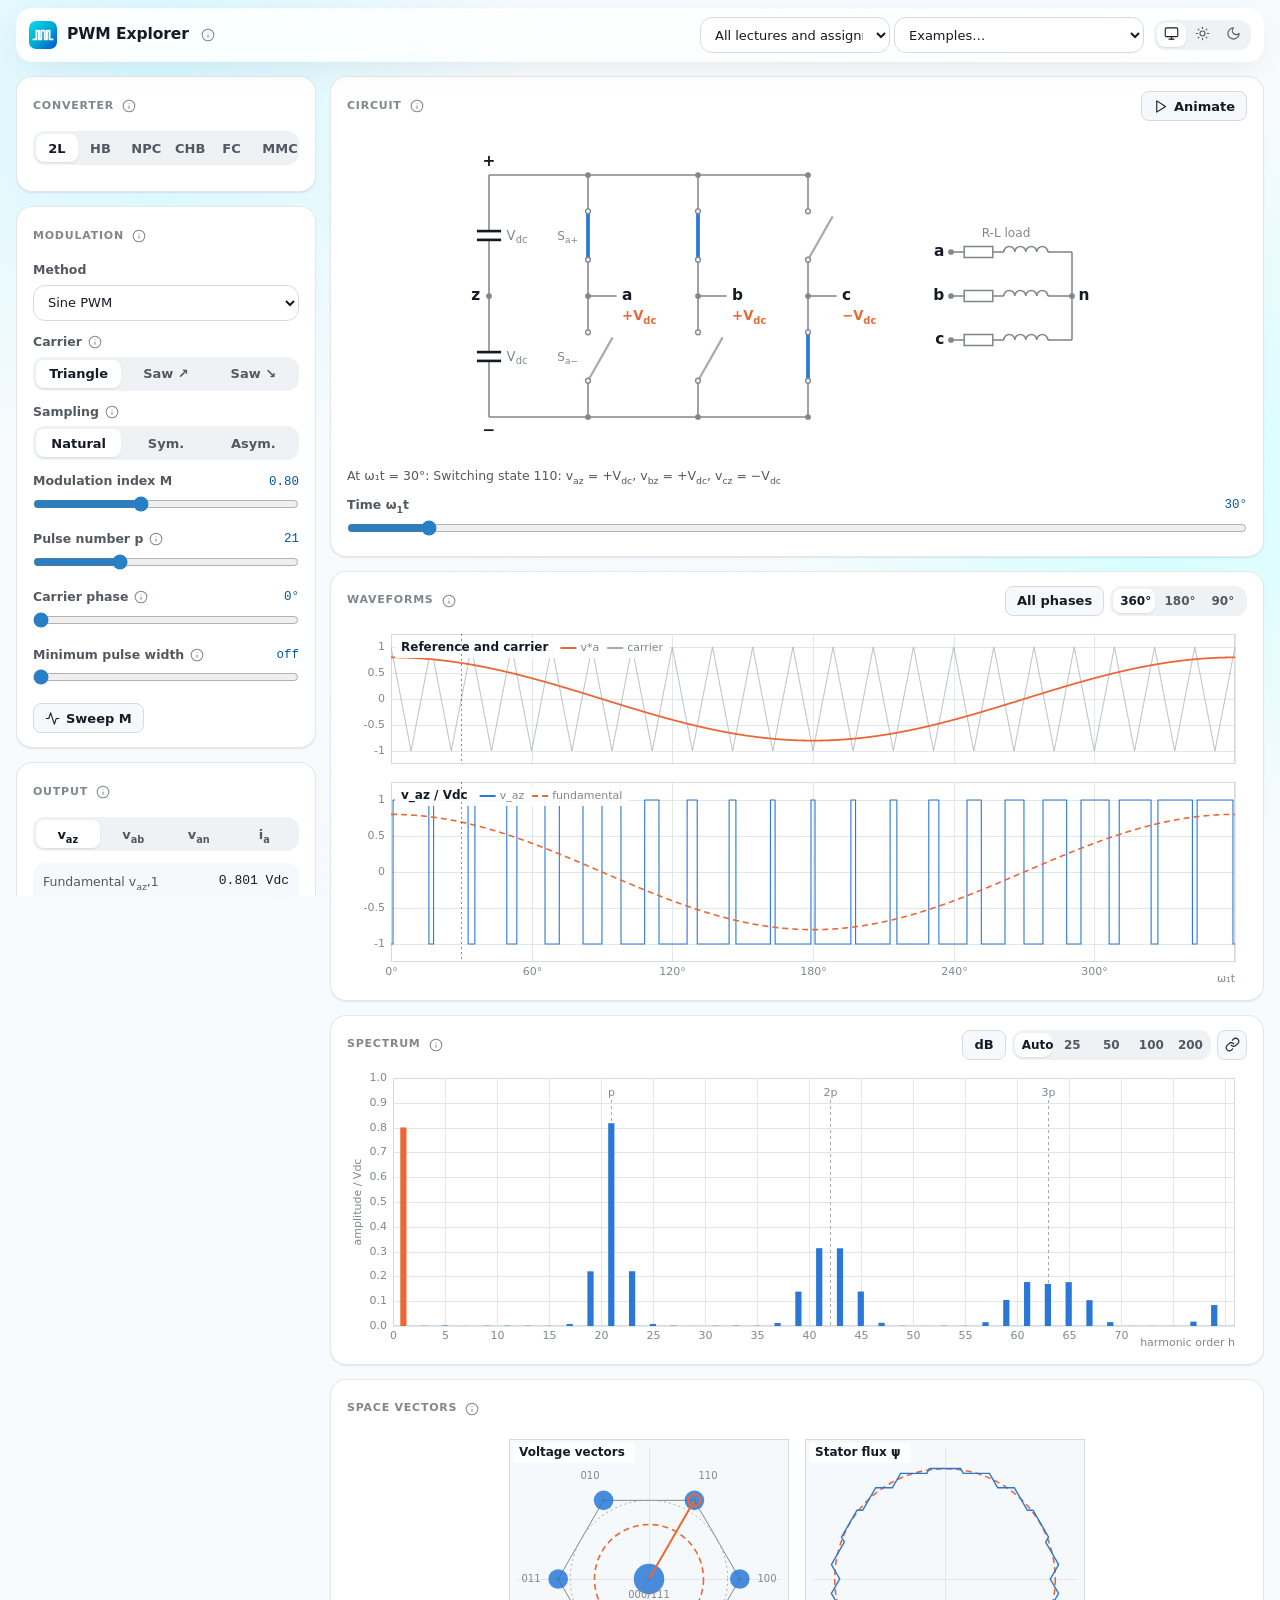
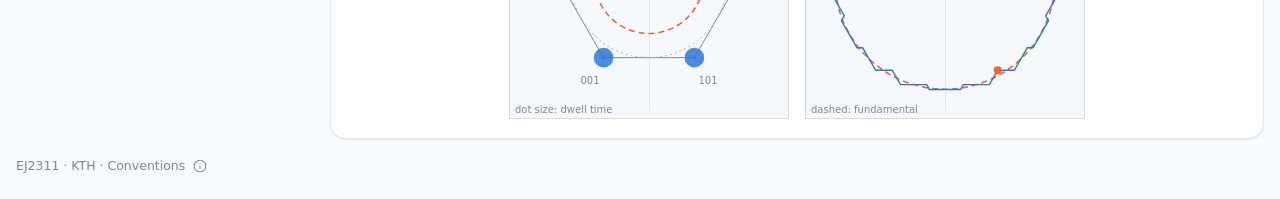
==== commit 59d61ab5: "Add direct torque control, assignment 2 cases and more lab and lecture examples DTC of the course PM" ====
--- a/index.html
+++ b/index.html
@@ -352,6 +352,9 @@
             <option value="sixstep">Six-step</option>
             <option value="she">Selective harmonic elimination</option>
           </optgroup>
+          <optgroup label="Closed loop">
+            <option value="dtc">Direct torque control (PMSM)</option>
+          </optgroup>
         </select>
       </div>
       <div class="ctl" data-for="spwm thi svm dpwm1" data-topo="2l hb">
@@ -386,6 +389,42 @@
       <div class="ctl" id="p-ctl" data-for="spwm thi svm dpwm1">
         <label class="lbl" for="p">Pulse number p <button class="tip" data-tip="p = f<sub>c</sub>/f<sub>1</sub>: carrier frequency in multiples of the fundamental."></button><output id="p-out"></output></label>
         <input type="range" id="p" min="3" max="60" step="1" value="21">
+      </div>
+      <div class="ctl" data-for="spwm thi svm dpwm1" data-topo="2l hb">
+        <label class="lbl" for="cph">Carrier phase <button class="tip" data-tip="Shifts the carrier against the reference, in degrees of one carrier period. With a sawtooth carrier and a low p the fundamental depends on this phase (assignment 2, part c)."></button><output id="cph-out"></output></label>
+        <input type="range" id="cph" min="0" max="359" step="1" value="0">
+      </div>
+      <div class="ctl" data-for="spwm thi svm dpwm1" data-topo="2l hb">
+        <label class="lbl" for="tmin">Minimum pulse width <button class="tip" data-tip="Pulses shorter than this are cancelled, as when dead time limits the shortest pulse. Given in µs at f<sub>1</sub> = 50 Hz (assignment 2, part j). 0 = no limit."></button><output id="tmin-out"></output></label>
+        <input type="range" id="tmin" min="0" max="300" step="5" value="0">
+      </div>
+      <div class="ctl" data-for="dtc">
+        <div class="lbl">Torque reference</div>
+        <select id="tstep" hidden>
+          <option value="const" data-short="Constant" selected>Constant</option>
+          <option value="step" data-short="Step 100 → T*">Step from 100 Nm to T* halfway</option>
+        </select>
+        <div class="seg" data-select="tstep"></div>
+      </div>
+      <div class="ctl" data-for="dtc">
+        <label class="lbl" for="tq">T* <output id="tq-out"></output></label>
+        <input type="range" id="tq" min="0" max="600" step="10" value="300">
+      </div>
+      <div class="ctl" data-for="dtc">
+        <label class="lbl" for="dtb">Torque band ΔT <output id="dtb-out"></output></label>
+        <input type="range" id="dtb" min="2" max="120" step="1" value="20">
+      </div>
+      <div class="ctl" data-for="dtc">
+        <label class="lbl" for="psr">Flux reference ψ* <output id="psr-out"></output></label>
+        <input type="range" id="psr" min="0.9" max="1.3" step="0.01" value="1.05">
+      </div>
+      <div class="ctl" data-for="dtc">
+        <label class="lbl" for="dpb">Flux band Δψ <output id="dpb-out"></output></label>
+        <input type="range" id="dpb" min="0.002" max="0.1" step="0.002" value="0.02">
+      </div>
+      <div class="ctl" data-for="dtc">
+        <label class="lbl" for="rpm">Speed <output id="rpm-out"></output></label>
+        <input type="range" id="rpm" min="100" max="2000" step="10" value="1000">
       </div>
       <div class="ctl" data-for="spwm thi svm dpwm1 she">
         <button type="button" class="btn" id="sweep" aria-pressed="false"></button>
@@ -538,11 +577,15 @@
   { id: 'L1', label: 'Lecture 1', topic: 'Basics, harmonic distortion' },
   { id: 'L2', label: 'Lecture 2', topic: 'Carrier-based modulation, single-phase converters' },
   { id: 'L3', label: 'Lecture 3', topic: 'Three-phase PWM, zero vectors, harmonic elimination' },
+  { id: 'L4', label: 'Lecture 4', topic: 'Tolerance band, direct torque control' },
   { id: 'L5', label: 'Lecture 5', topic: 'Multilevel modulation' },
-  { id: 'CA1', label: 'Computer assignment 1', topic: 'FFT, WTHD0, sawtooth carrier' },
-  { id: 'CA2', label: 'Computer assignment 2', topic: 'Harmonic elimination' },
+  { id: 'PA', label: 'Pre-assignment', topic: 'FFT, WTHD0, sawtooth carrier' },
+  { id: 'A2', label: 'Assignment 2', topic: 'Carrier PWM: phase leg, full bridge, three-phase' },
+  { id: 'A3', label: 'Assignment 3', topic: 'Harmonic elimination, direct torque control' },
   { id: 'Lab', label: 'Laboratory exercise', topic: 'Three-phase SiC converter and induction machine' },
 ];
+// links made before the assignments were renamed
+window.PWM_SOURCE_ALIAS = { CA1: 'PA', CA2: 'A3' };
 window.PWM_EXAMPLES = [
   {
     group: 'One phase leg',
@@ -551,8 +594,8 @@
       { id: 'sixstep', tags: ['L1'], title: 'Six-step square wave',
         text: 'Each leg is a square wave. v_az contains every odd harmonic with amplitude 4/(hπ)·Vdc. Switch the output to v_ab: the triplen harmonics cancel and only h = 6k ± 1 remain.',
         cfg: { topo: '2l', strat: 'sixstep', out: 'vaz', hmax: '50' } },
-      { id: 'ca1-saw', tags: ['CA1', 'L2'], title: 'Sawtooth carrier (CA1)',
-        text: 'Computer assignment 1 settings: single-edge modulation with M = 0.75 and p = 11. Every carrier multiple mp has sidebands on both sides, with amplitudes set by Bessel functions. Compare the bars with your analytical spectrum.',
+      { id: 'ca1-saw', tags: ['PA', 'L2'], title: 'Sawtooth carrier, M = 0.75, p = 11',
+        text: 'Pre-assignment settings: single-edge modulation with M = 0.75 and p = 11. Every carrier multiple mp has sidebands on both sides, with amplitudes set by Bessel functions. Compare the bars with your analytical spectrum.',
         cfg: { topo: '2l', strat: 'spwm', carrier: 'sawr', samp: 'nat', M: 0.75, p: 11, out: 'vaz', hmax: '50' } },
       { id: 'tri-nat', tags: ['L2'], title: 'Triangle carrier, natural sampling',
         text: 'Double-edge modulation, p = 15, M = 0.8. Around odd carrier multiples (15, 45) only even-offset sidebands appear; around even multiples (30, 60) only odd-offset sidebands. There are no baseband harmonics.',
@@ -566,6 +609,27 @@
       { id: 'overmod', tags: ['L2'], title: 'Overmodulation',
         text: 'With M > 1 the reference leaves the carrier band and pulses are dropped near the peaks. Low-order harmonics 3, 5, 7 … appear and the fundamental grows more slowly than M. Press Sweep M to watch it happen.',
         cfg: { topo: '2l', strat: 'spwm', carrier: 'tri', samp: 'nat', M: 1.4, p: 21, out: 'vaz' } },
+      { id: 'sixstep-vab', tags: ['L1'], title: 'Six-step, line-to-line voltage',
+        text: 'The line-to-line voltage of six-step has no triplen harmonics; the rest fall as 1/h (THD ≈ 31 %). Its WTHD0 is a reference point for the PWM methods.',
+        cfg: { topo: '2l', strat: 'sixstep', out: 'vab', hmax: '50' } },
+      { id: 'saw-fall', tags: ['L2'], title: 'Falling sawtooth (leading edge)',
+        text: 'A falling sawtooth modulates the leading edge instead of the trailing edge. The amplitude spectrum is the same as for the rising sawtooth; only the phases of the sidebands change.',
+        cfg: { topo: '2l', strat: 'spwm', carrier: 'sawf', samp: 'nat', M: 0.75, p: 11, out: 'vaz', hmax: '50' } },
+      { id: 'a2-a-saw', tags: ['A2'], title: 'Phase leg, sawtooth carrier (2.1 a)',
+        text: 'Natural sampling, M = 0.4, p = 9 (variant 1). Single-edge modulation puts sidebands on both sides of every carrier multiple. Compare with the triangle carrier, and try the other variants: M = 0.5 … 0.9 with p = 10 … 14.',
+        cfg: { topo: '2l', strat: 'spwm', carrier: 'sawr', samp: 'nat', M: 0.4, p: 9, out: 'vaz', hmax: '100' } },
+      { id: 'a2-a-tri', tags: ['A2'], title: 'Phase leg, triangle carrier (2.1 a)',
+        text: 'Same M and p with a triangle carrier. The sidebands are arranged differently (only even offsets around odd multiples of p), yet WTHD0 of the phase leg is almost the same as with the sawtooth: the large harmonic at h = p dominates both. The carrier matters more in the full bridge (2.2 e).',
+        cfg: { topo: '2l', strat: 'spwm', carrier: 'tri', samp: 'nat', M: 0.4, p: 9, out: 'vaz', hmax: '100' } },
+      { id: 'a2-c', tags: ['A2'], title: 'Carrier phase and the fundamental (2.1 c)',
+        text: 'Sawtooth carrier with a low pulse number, p = 5 and M = 0.9. Drag Carrier phase and watch Ratio to linear value: the lower sidebands of the first carrier group fall on h = 1 and add to the fundamental with a phase that depends on the carrier position.',
+        cfg: { topo: '2l', strat: 'spwm', carrier: 'sawr', samp: 'nat', M: 0.9, p: 5, out: 'vaz', hmax: '25' } },
+      { id: 'a2-d-saw', tags: ['A2'], title: 'Symmetrical sampling, sawtooth (2.1 d)',
+        text: 'Regular sampling with a sawtooth carrier: the reference is sampled once per carrier period and held, which adds baseband harmonics and a small phase delay. Compare WTHD0 with the triangle carrier at the same M and p.',
+        cfg: { topo: '2l', strat: 'spwm', carrier: 'sawr', samp: 'sym', M: 0.8, p: 9, out: 'vaz', hmax: '50' } },
+      { id: 'a2-d-tri', tags: ['A2'], title: 'Symmetrical sampling, triangle (2.1 d)',
+        text: 'Regular sampling with a triangle carrier: the sample is taken at the carrier peak, so each pulse stays centred on its sample. WTHD0 is lower than with the sawtooth (about 10.4 % against 11.9 %).',
+        cfg: { topo: '2l', strat: 'spwm', carrier: 'tri', samp: 'sym', M: 0.8, p: 9, out: 'vaz', hmax: '50' } },
     ],
   },
   {
@@ -578,6 +642,12 @@
       { id: 'hb-uni', tags: ['L2'], title: 'Unipolar switching',
         text: 'Leg b compares −v* with the same carrier. In v_ab the groups around p, 3p, … cancel, the output has three levels and the first harmonic group moves to 2p. Show v_az to see that each leg still has them.',
         cfg: { topo: 'hb', hbmod: 'uni', strat: 'spwm', carrier: 'tri', samp: 'nat', M: 0.8, p: 15, out: 'vab' } },
+      { id: 'a2-e-saw', tags: ['A2'], title: 'Full bridge, sawtooth carrier (2.2 e)',
+        text: 'Full bridge with natural sampling, M = 0.4, p = 9. Amplitudes are normalised to Vdc here; the assignment asks for 2Vdc. With a sawtooth carrier the groups around odd multiples of p do not cancel in v_ab.',
+        cfg: { topo: 'hb', hbmod: 'uni', strat: 'spwm', carrier: 'sawr', samp: 'nat', M: 0.4, p: 9, out: 'vab', hmax: '100' } },
+      { id: 'a2-e-tri', tags: ['A2'], title: 'Full bridge, triangle carrier (2.2 e)',
+        text: 'The same full bridge with a triangle carrier. The odd carrier groups cancel and the first harmonics move to 2p, which lowers WTHD0.',
+        cfg: { topo: 'hb', hbmod: 'uni', strat: 'spwm', carrier: 'tri', samp: 'nat', M: 0.4, p: 9, out: 'vab', hmax: '100' } },
     ],
   },
   {
@@ -614,21 +684,60 @@
       { id: 'flux-pwm', tags: ['Lab'], title: 'Stator flux, PWM (lab 3.4)',
         text: 'Active vectors alternate with zero vectors, which stop the flux. The trajectory follows a circle with a small ripple.',
         cfg: { topo: '2l', strat: 'thi', carrier: 'tri', samp: 'asym', M: 0.8, p: 22, out: 'vab' } },
+      { id: 'a2-g-spwm', tags: ['A2'], title: 'Three-phase, sine PWM (2.3 g)',
+        text: 'Asymmetrical regular sampling, M = 0.8, p = 13 (variant 5), line-to-line voltage. Compare WTHD0 with third-harmonic injection and SVM at the same M and p.',
+        cfg: { topo: '2l', strat: 'spwm', carrier: 'tri', samp: 'asym', M: 0.8, p: 13, out: 'vab', hmax: '100' } },
+      { id: 'a2-g-thi', tags: ['A2'], title: 'Three-phase, +1/6 injection (2.3 g)',
+        text: 'Same case with 1/6 third-harmonic injection. In the linear range the line-to-line fundamental is unchanged; the harmonics move between the sidebands.',
+        cfg: { topo: '2l', strat: 'thi', carrier: 'tri', samp: 'asym', M: 0.8, p: 13, out: 'vab', hmax: '100' } },
+      { id: 'a2-g-svm', tags: ['A2'], title: 'Three-phase, SVM (2.3 g)',
+        text: 'Same case with space vector modulation (centred zero vectors). It usually gives the lowest WTHD0 of the three.',
+        cfg: { topo: '2l', strat: 'svm', carrier: 'tri', samp: 'asym', M: 0.8, p: 13, out: 'vab', hmax: '100' } },
+      { id: 'a2-j', tags: ['A2'], title: 'Minimum pulse width (2.3 j)',
+        text: 'p = 21, asymmetrical sampling and +1/6 injection with pulses shorter than 0.1 ms cancelled (variant 1). Sweep M and watch Ratio to linear value: near the peaks whole pulses vanish, and the output jumps instead of following M.',
+        cfg: { topo: '2l', strat: 'thi', carrier: 'tri', samp: 'asym', M: 1.1, p: 21, tmin: 100, out: 'vab' } },
+      { id: 'lab-cur24', tags: ['Lab'], title: 'Phase current, p = 24 (lab 3.1)',
+        text: 'Lab task 3.1, middle pulse number. Compare the current ripple with p = 9 and p = 39.',
+        cfg: { topo: '2l', strat: 'spwm', carrier: 'tri', samp: 'asym', M: 0.8, p: 24, out: 'ia' } },
+      { id: 'lab-spwm22', tags: ['Lab'], title: 'Sine PWM, p = 22 (lab 3.2)',
+        text: 'Lab task 3.2 reference case: sine PWM with M = 0.8 and p = 22. Look at v_az and compare with third-harmonic injection.',
+        cfg: { topo: '2l', strat: 'spwm', carrier: 'tri', samp: 'asym', M: 0.8, p: 22, out: 'vaz' } },
+      { id: 'lab-thi22', tags: ['Lab'], title: '+1/6 injection, p = 22 (lab 3.2)',
+        text: 'The phase-leg voltage v_az now contains a third harmonic of M/6. Switch to v_ab: it disappears, because it is common to all three phases.',
+        cfg: { topo: '2l', strat: 'thi', carrier: 'tri', samp: 'asym', M: 0.8, p: 22, out: 'vaz' } },
+      { id: 'lab-spwm-m1', tags: ['Lab'], title: 'Sine PWM, M = 1, p = 9 (lab 3.2)',
+        text: 'Lab task 3.2: sine PWM at the edge of its linear range with a low pulse number. Compare with SVM at the same M and p.',
+        cfg: { topo: '2l', strat: 'spwm', carrier: 'tri', samp: 'asym', M: 1, p: 9, out: 'vab' } },
+      { id: 'lab-svm-m1', tags: ['Lab'], title: 'SVM, M = 1, p = 9 (lab 3.2)',
+        text: 'SVM at the same M and p. The zero vectors are centred and the reference still has margin to the rails.',
+        cfg: { topo: '2l', strat: 'svm', carrier: 'tri', samp: 'asym', M: 1, p: 9, out: 'vab' } },
+      { id: 'lab-over', tags: ['Lab'], title: 'Overmodulation, p = 22 (lab 3.3)',
+        text: 'Lab task 3.3: M from 1.15 up to 2.0. Press Sweep M and watch the low-order harmonics (5, 7, 11, 13) grow as pulses are dropped, until the pattern approaches six-step.',
+        cfg: { topo: '2l', strat: 'spwm', carrier: 'tri', samp: 'asym', M: 1.5, p: 22, out: 'vab' } },
     ],
   },
   {
     group: 'Harmonic elimination',
     source: 'Lecture 3, computer assignment 2',
     items: [
-      { id: 'she5', tags: ['CA2', 'L3'], title: 'Two-level, 5 angles',
-        text: 'Five switching angles per quarter period set the fundamental and remove the 5th, 7th, 11th and 13th harmonics (CA2, part b). Triplens remain in v_az but cancel in v_ab. Sweep M to see the angles move.',
+      { id: 'she5', tags: ['A3', 'L3'], title: 'Two-level, 5 angles',
+        text: 'Five switching angles per quarter period set the fundamental and remove the 5th, 7th, 11th and 13th harmonics. Triplens remain in v_az but cancel in v_ab. Sweep M to see the angles move.',
         cfg: { topo: '2l', strat: 'she', nshe: 5, M: 0.8, out: 'vaz', hmax: '50' } },
       { id: 'she7', tags: ['L3'], title: 'Two-level, 7 angles',
         text: 'Seven angles remove all non-triplen harmonics from the 5th to the 19th. In v_ab the first remaining harmonics are the 23rd and 25th.',
         cfg: { topo: '2l', strat: 'she', nshe: 7, M: 0.6, out: 'vab', hmax: '50' } },
-      { id: 'she3l', tags: ['CA2', 'L5'], title: 'Three-level, 5 angles (CA2, part d)',
-        text: 'The phase voltage steps between 0 and ±Vdc only. At M = 0.5 the solver finds the angles given in CA2 (0.8114 … 1.4223 rad). Compare WTHD0 of v_ab with the two-level pattern at the same M.',
+      { id: 'she3l', tags: ['A3', 'L5'], title: 'Three-level, 5 angles',
+        text: 'The phase voltage steps between 0 and ±Vdc only. At M = 0.5 the solver finds the angles given in the assignment hint (0.8114 … 1.4223 rad). Compare WTHD0 of v_ab with the two-level pattern at the same M.',
         cfg: { topo: 'npc', strat: 'she', nshe: 5, M: 0.5, out: 'vab', hmax: '50' } },
+      { id: 'lab-she1', tags: ['Lab'], title: 'Harmonic elimination, 1 angle (lab 3.5)',
+        text: 'Lab task 3.5 with one angle per quarter period: only the fundamental is set, nothing is eliminated. Step through 1, 3, 5 and 7 angles at M = 0.8.',
+        cfg: { topo: '2l', strat: 'she', nshe: 1, M: 0.8, out: 'vab', hmax: '50' } },
+      { id: 'lab-she3', tags: ['Lab'], title: 'Harmonic elimination, 3 angles (lab 3.5)',
+        text: 'Three angles remove the 5th and 7th harmonics. The 11th and 13th become the largest.',
+        cfg: { topo: '2l', strat: 'she', nshe: 3, M: 0.8, out: 'vab', hmax: '50' } },
+      { id: 'lab-she7', tags: ['Lab'], title: 'Harmonic elimination, 7 angles (lab 3.5)',
+        text: 'Seven angles remove every non-triplen harmonic up to the 19th, at the cost of more switchings per period.',
+        cfg: { topo: '2l', strat: 'she', nshe: 7, M: 0.8, out: 'vab', hmax: '50' } },
     ],
   },
   {
@@ -674,6 +783,26 @@
       { id: 'mmc-ps2', tags: ['L5'], title: 'MMC, phase-shifted carriers, 2N + 1 levels',
         text: 'Same converter, but the lower-arm carriers are shifted a further 45°. The inserted count per leg then varies by one, the arm inductors take the difference, and v_az gets nine levels with the first harmonic group at 2Np = 80.',
         cfg: { topo: 'mmc', smn: 4, mmcmod: 'ps2', strat: 'spwm', M: 0.8, p: 10, out: 'vaz' } },
+      { id: 'npc-pod', tags: ['L5'], title: '3-level NPC, POD carriers',
+        text: 'For three levels POD and APOD are the same. Compare the phase-voltage spectrum with PD: the harmonic at h = p moves into sidebands.',
+        cfg: { topo: 'npc', arr: 'pod', strat: 'spwm', M: 0.8, p: 15, out: 'vaz', hmax: '50' } },
+    ],
+  },
+  {
+    group: 'Direct torque control',
+    items: [
+      { id: 'dtc-ss', tags: ['L4', 'A3'], title: 'DTC, steady state at 300 Nm',
+        text: 'PMSM at 1000 rpm with T* = 300 Nm. The torque moves inside its ±ΔT/2 band and the stator flux stays between the two dotted circles. Animate the circuit to see the switching table pick the next vector as the flux crosses each sector.',
+        cfg: { topo: '2l', strat: 'dtc', tstep: 'const', tq: 300, psr: 1.05, dtb: 20, dpb: 0.02, rpm: 1000, out: 'vab', hmax: '200' } },
+      { id: 'dtc-step', tags: ['L4', 'A3'], title: 'DTC, torque step 100 → 500 Nm',
+        text: 'The assignment case: the torque reference steps from 100 Nm to 500 Nm halfway through the period. With no modulator in the way the torque follows within about a millisecond, and the current amplitude rises with it.',
+        cfg: { topo: '2l', strat: 'dtc', tstep: 'step', tq: 500, psr: 1.05, dtb: 20, dpb: 0.02, rpm: 1000, out: 'ia', hmax: '200' } },
+      { id: 'dtc-band', tags: ['L4'], title: 'DTC, narrow torque band',
+        text: 'ΔT = 5 Nm instead of 20 Nm. The torque ripple shrinks, but the average switching frequency goes up: the hysteresis band is the only handle on it.',
+        cfg: { topo: '2l', strat: 'dtc', tstep: 'const', tq: 300, psr: 1.05, dtb: 5, dpb: 0.02, rpm: 1000, out: 'vab', hmax: '200' } },
+      { id: 'dtc-low', tags: ['L4'], title: 'DTC, low speed',
+        text: 'At 200 rpm the back EMF is small, so active vectors raise the torque fast and zero vectors are used most of the time. Compare the vector dwell times and the switching frequency with 1000 rpm.',
+        cfg: { topo: '2l', strat: 'dtc', tstep: 'const', tq: 300, psr: 1.05, dtb: 20, dpb: 0.02, rpm: 200, out: 'vab', hmax: '200' } },
     ],
   },
 ];
@@ -830,7 +959,7 @@
   const CARRIER_BASED = new Set(['spwm', 'thi', 'svm', 'dpwm1']);
   const LINEAR_LIMIT = { spwm: 1, thi: 2 / SQRT3, svm: 2 / SQRT3, dpwm1: 2 / SQRT3 };
   const STRATS = {
-    '2l': ['spwm', 'thi', 'svm', 'dpwm1', 'sixstep', 'she'],
+    '2l': ['spwm', 'thi', 'svm', 'dpwm1', 'sixstep', 'she', 'dtc'],
     hb: ['spwm'],
     npc: ['spwm', 'thi', 'svm', 'she'],
     chb: ['spwm', 'thi', 'svm'],
@@ -854,6 +983,7 @@
       ? 'This centres the zero vectors in each carrier period and is equivalent to SVM.'
       : 'For two levels this is SVM with centred zero vectors.') + ' Linear up to M ≈ 1.155.',
     dpwm1: () => 'Clamps the phase with the largest |v*| to the dc rail for 60° around its peak. One third fewer commutations. Linear up to M ≈ 1.155.',
+    dtc: () => '<p>Direct torque control of a PMSM, as in the course DTC exercise: 4 pole pairs, L<sub>s</sub> = 4 mH, R<sub>s</sub> = 60 mΩ, ψ<sub>m</sub> = 1 Vs, 1500 V dc link, controller sampled at 200 kHz.</p><p>A two-level flux comparator and a three-level torque comparator pick a voltage vector from Takahashi\'s switching table, by the sector of the stator flux. There is no modulator and no carrier, so the switching frequency varies and the spectrum is spread rather than grouped.</p>',
     sixstep: () => 'Each leg is a square wave, giving the largest fundamental, 4/π · V<sub>dc</sub> ≈ 1.27.',
     she: (t) => t === 'npc'
       ? 'Three-level, quarter-wave symmetric pattern (0 ↔ ±V<sub>dc</sub>) with N angles. Sets V<sub>1</sub> = M and removes the first N − 1 non-triplen harmonics.'
@@ -863,11 +993,12 @@
 
   const DEFAULTS = {
     topo: '2l', cells: '2', fcn: '2', smn: '4', mmcmod: 'ps1', arr: 'pd', hbmod: 'uni', strat: 'spwm', carrier: 'tri', samp: 'nat', nshe: '5',
-    M: '0.8', p: '21', out: 'vaz', phi: '70', view: '360', hmax: 'auto', cur: '30',
+    M: '0.8', p: '21', cph: '0', tmin: '0', out: 'vaz', phi: '70', view: '360', hmax: 'auto', cur: '30',
+    tq: '300', psr: '1.05', dtb: '20', dpb: '0.02', rpm: '1000', tstep: 'const',
   };
   const ctlIds = Object.keys(DEFAULTS);
-  const numeric = new Set(['M', 'p', 'phi', 'nshe', 'view', 'cells', 'fcn', 'smn', 'cur']);
-  const computeKeys = ['topo', 'cells', 'fcn', 'smn', 'mmcmod', 'arr', 'hbmod', 'strat', 'carrier', 'samp', 'nshe', 'M', 'p', 'out', 'phi'];
+  const numeric = new Set(['M', 'p', 'cph', 'tmin', 'phi', 'nshe', 'view', 'cells', 'fcn', 'smn', 'cur', 'tq', 'psr', 'dtb', 'dpb', 'rpm']);
+  const computeKeys = ['topo', 'cells', 'fcn', 'smn', 'mmcmod', 'arr', 'hbmod', 'strat', 'carrier', 'samp', 'nshe', 'M', 'p', 'cph', 'tmin', 'out', 'phi', 'tq', 'psr', 'dtb', 'dpb', 'rpm', 'tstep'];
   let allPhases = false, dbScale = false, sweeping = false, playing = false, hoverX = null;
 
   function params() {
@@ -887,6 +1018,9 @@
   const re = new Float64Array(NS), im = new Float64Array(NS);
   const amp = new Float64Array(NS / 2 + 1);
   const psiA = new Float64Array(NS), psiB = new Float64Array(NS);
+  const dtcT = new Float64Array(NS), dtcTref = new Float64Array(NS), dtcI = new Float64Array(NS); // DTC torque, reference, phase current
+  const DTC = { Ls: 4e-3, Rs: 60e-3, psim: 1, pp: 4, vdc: 1500, fs: 2e5 };  // course DTC model (sim_settings.m)
+  const VEC = [[1, 0, 0], [1, 1, 0], [0, 1, 0], [0, 1, 1], [0, 0, 1], [1, 0, 1]];  // V1 … V6, V_k at (k−1)·60°
 
   function carrierAt(type, u) { // u in [0, 1): one carrier period, positive peak at u = 0
     if (type === 'sawr') return 2 * u - 1;
@@ -1014,6 +1148,81 @@
     return sign * (k % 2);
   }
 
+  // cancel runs shorter than wmin samples (cyclic), merging them into the preceding run
+  function dropShortPulses(arr, wmin) {
+    let start = -1;
+    for (let i = 0; i < NS; i++) if (arr[i] !== arr[(i + NS - 1) % NS]) { start = i; break; }
+    if (start < 0) return 0;
+    const runs = [];
+    let i = start;
+    do {
+      const v = arr[i];
+      let len = 0;
+      while (len < NS && arr[(i + len) % NS] === v) len++;
+      runs.push([i, len, v]);
+      i = (i + len) % NS;
+    } while (i !== start && runs.length < NS);
+    let dropped = 0;
+    for (let r = 0; r < runs.length; r++) {
+      const [s0, len, v] = runs[r];
+      const prev = runs[(r - 1 + runs.length) % runs.length][2];
+      if (len < wmin && prev !== v) {
+        for (let q = 0; q < len; q++) arr[(s0 + q) % NS] = prev;
+        runs[r][2] = prev; dropped++;
+      }
+    }
+    return dropped;
+  }
+
+  // Direct torque control of the course PMSM at constant speed. Two periods of warm-up, then one period recorded.
+  function simulateDTC(p, res) {
+    const { Ls, Rs, psim, pp, vdc, fs } = DTC;
+    const we = (p.rpm / 60) * TWO_PI * pp, Te = TWO_PI / we, dt = Te / NS, Tc = 1 / fs, Ud = vdc / 2;
+    const step = p.tstep === 'step';
+    const Tfinal = p.tq, Tstart = step ? 100 : p.tq;
+    const B = p.dtb, psr = p.psr, db = p.dpb;
+    // start on the flux circle at the steady-state load angle
+    const sd = Math.max(-0.99, Math.min(0.99, (Tstart * Ls) / (1.5 * pp * psim * psr)));
+    let psa = psr * Math.cos(Math.asin(sd)), psb = psr * Math.sin(Math.asin(sd));
+    let s = [1, 0, 0], dpsi = 1, dT = 1, lastCtl = -1;
+    for (let n = 0; n < 3 * NS; n++) {
+      const t = n * dt, th = we * t, rec = n >= 2 * NS, i = n - 2 * NS;
+      const Tref = rec && step && i >= NS / 2 ? Tfinal : Tstart;
+      const ia = (psa - psim * Math.cos(th)) / Ls, ib = (psb - psim * Math.sin(th)) / Ls;
+      const T = 1.5 * pp * (psa * ib - psb * ia), mag = Math.hypot(psa, psb);
+      const ctl = Math.floor(t / Tc);
+      if (ctl !== lastCtl) { // sampled hysteresis controllers and switching table
+        lastCtl = ctl;
+        if (mag < psr - db / 2) dpsi = 1; else if (mag > psr + db / 2) dpsi = 0;
+        const e = Tref - T;
+        if (dT === 1) { if (e < -B / 2) dT = 0; }
+        else if (dT === 0) { if (e > B / 2) dT = 1; else if (e < -B) dT = -1; }
+        else if (e > 0) dT = 0;
+        const ang = Math.atan2(psb, psa);
+        const sector = Math.floor((((ang + Math.PI / 6) % TWO_PI) + TWO_PI) % TWO_PI / (Math.PI / 3)) % 6;
+        if (dT === 0) s = s[0] + s[1] + s[2] >= 2 ? [1, 1, 1] : [0, 0, 0];
+        else s = VEC[(sector + (dpsi ? 1 : 2) * dT + 12) % 6].slice();
+      }
+      if (rec) {
+        for (let k = 0; k < 3; k++) { sw[k][i] = 2 * s[k] - 1; ref[k][i] = NaN; }
+        dtcT[i] = T; dtcTref[i] = Tref; dtcI[i] = ia; psiA[i] = psa; psiB[i] = psb;
+      }
+      const va = (2 * s[0] - 1) * Ud, vb = (2 * s[1] - 1) * Ud, vc = (2 * s[2] - 1) * Ud;
+      const ua = (2 / 3) * (va - 0.5 * vb - 0.5 * vc), ub = (vb - vc) / SQRT3;
+      psa += (ua - Rs * ia) * dt; psb += (ub - Rs * ib) * dt;
+    }
+    // figures for the readout
+    let tmin = Infinity, tmax = -Infinity, tsum = 0, fmin = Infinity, fmax = -Infinity, n0 = step ? NS / 2 + Math.round(NS / 8) : 0;
+    for (let i = n0; i < NS; i++) {
+      tmin = Math.min(tmin, dtcT[i]); tmax = Math.max(tmax, dtcT[i]); tsum += dtcT[i];
+      const m = Math.hypot(psiA[i], psiB[i]); fmin = Math.min(fmin, m); fmax = Math.max(fmax, m);
+    }
+    res.dtc = { Te, Tmean: tsum / (NS - n0), Tpp: tmax - tmin, psiPP: fmax - fmin, f1: 1 / Te, step };
+    res.info.push(`One fundamental period at ${p.rpm} rpm (f<sub>1</sub> = ${(1 / Te).toFixed(1)} Hz) after two periods of settling.` +
+      (step ? ' The torque reference steps from 100 Nm to the set value halfway through; the figures in the readout are taken after the step.' : '') +
+      ' The switching is not synchronised with f<sub>1</sub>, so the spectrum of one period shows a spread (non-characteristic) spectrum.');
+  }
+
   // ---------- compute one period ----------
   function compute(p) {
     const res = { notes: [], info: [], nCars: 0, levels: 2, cellComm: null };
@@ -1040,7 +1249,8 @@
       res.nCars = K; res.ps = ps;
       const cv = new Float64Array(K);
       for (let i = 0; i < NS; i++) {
-        const u = (p.p * i) / NS, fu = u - Math.floor(u);
+        const off = twoLevelCarrier ? p.cph / 360 : 0; // carrier phase, in carrier periods
+        const u = (p.p * i) / NS + off, fu = u - Math.floor(u);
         if (twoLevelCarrier) cv[0] = carrierAt(ctype, fu);
         else if (fc) for (let j = 0; j < Nf; j++) { const v = u + j / Nf; cv[j] = carrierAt('tri', v - Math.floor(v)); }
         else if (mmc) { // upper-arm carriers 360°/N apart; for 2N + 1 levels the lower arm's set is shifted by a further 180°/N
@@ -1056,8 +1266,8 @@
         }
         for (let j = 0; j < K; j++) cars[j][i] = cv[j];
         const th = samp === 'nat' ? (TWO_PI * i) / NS
-          : samp === 'sym' ? (TWO_PI * Math.floor(u)) / p.p
-          : (TWO_PI * Math.floor(2 * u)) / (2 * p.p);
+          : samp === 'sym' ? (TWO_PI * (Math.floor(u) - off)) / p.p
+          : (TWO_PI * (Math.floor(2 * u) / 2 - off)) / p.p;
 
         if (topo === 'hb') {
           const r = M * Math.cos(th);
@@ -1106,6 +1316,14 @@
           }
         }
       }
+      if (twoLevelCarrier && p.tmin > 0) { // pulses shorter than tmin (at f1 = 50 Hz) are cancelled
+        const wmin = p.tmin * 1e-6 * 50 * NS;
+        let dropped = 0;
+        for (let k = 0; k < (topo === 'hb' ? 2 : 3); k++) dropped += dropShortPulses(sw[k], wmin);
+        res.notes.push(`${dropped} short pulses removed`);
+        res.info.push(`Pulses shorter than ${p.tmin} µs (${(p.tmin * 0.018).toFixed(2)}° at f<sub>1</sub> = 50 Hz) are cancelled, as when dead time limits the minimum pulse width. Near the reference peaks this removes whole pulses, so the fundamental no longer follows M linearly.`);
+      }
+      if (p.cph && twoLevelCarrier) res.info.push(`The carrier is shifted by ${p.cph}° of a carrier period. With a sawtooth carrier and low p the fundamental depends on this phase (see Ratio to linear value).`);
       if (p.strat === 'dpwm1' && samp === 'nat')
         res.info.push('With natural sampling the clamp transitions fall inside carrier periods, so parts of pulses are lost and the fundamental drops. Regular sampling avoids this.');
       if (M > LINEAR_LIMIT[p.strat] + 1e-9) {
@@ -1118,6 +1336,8 @@
       if (mmc && mm === 'ps2') res.info.push(`The lower-arm carriers are shifted a further 180°/N against the upper arm. The number of inserted submodules per leg then varies between N − 1 and N + 1 (the arm inductors take the difference), and v_az has 2N + 1 = ${2 * Nm + 1} levels.`);
       if (ps) res.info.push(`Each cell's carrier is shifted by ${(180 / N).toFixed(0)}°. Cell harmonics cancel below h = 2Np = ${2 * N * p.p}.`);
       if (topo === 'hb' && p.hbmod === 'uni') res.info.push('In v_ab the harmonic groups around odd multiples of p cancel; the first group is around 2p.');
+    } else if (p.strat === 'dtc') {
+      simulateDTC(p, res);
     } else if (p.strat === 'sixstep') {
       for (let i = 0; i < NS; i++) {
         const th = (TWO_PI * i) / NS;
@@ -1154,7 +1374,8 @@
       if (!threePh) y[i] = p.out === 'vaz' ? a : a - b;
       else y[i] = p.out === 'vaz' ? a : p.out === 'vab' ? a - b : a - (a + b + c) / 3;
     }
-    if (p.out === 'ia') {
+    if (p.out === 'ia' && res.dtc) y.set(dtcI);
+    else if (p.out === 'ia') {
       // i = v / Z(h), Z(h) = cos φ + j h sin φ (|Z| = 1 at the fundamental)
       re.set(y); im.fill(0);
       fft.forward(re, im);
@@ -1193,6 +1414,7 @@
     res.wthd = Math.sqrt(w2) / amp[1];
     const transitions = (arr) => { let n = 0; for (let i = 0; i < NS; i++) if (arr[i] !== arr[(i + NS - 1) % NS]) n++; return n; };
     res.commutations = transitions(sw[0]);
+    if (res.dtc) res.dtc.fsw = res.commutations / 2 / res.dtc.Te;
     if (mmc && CARRIER_BASED.has(p.strat)) res.cellComm = Array.from({ length: Nm }, (_, j) => transitions(cellA[0][j]));
     if (fc && CARRIER_BASED.has(p.strat)) res.cellComm = Array.from({ length: Nf }, (_, j) => transitions(cellA[0][j]));
     if (topo === 'chb' && CARRIER_BASED.has(p.strat)) res.cellComm = Array.from({ length: N }, (_, j) => transitions(cellA[0][j]) + transitions(cellB[0][j]));
@@ -1206,14 +1428,14 @@
         const a = sw[0][i], b = sw[1][i], c = sw[2][i];
         const va = (2 / 3) * (a - 0.5 * b - 0.5 * c), vb = (b - c) / SQRT3;
         pa += va * dth; pb += vb * dth;
-        psiA[i] = pa; psiB[i] = pb; ma += pa; mb += pb;
+        if (!res.dtc) { psiA[i] = pa; psiB[i] = pb; } ma += pa; mb += pb;
         const key = Math.round(va * 1e4) + ',' + Math.round(vb * 1e4);
         const e = dw.get(key);
         if (e) e.d += 1 / NS; else dw.set(key, { va, vb, d: 1 / NS });
       }
       res.dwell = [...dw.values()];
       ma /= NS; mb /= NS;
-      for (let i = 0; i < NS; i++) { psiA[i] -= ma; psiB[i] -= mb; }
+      if (!res.dtc) for (let i = 0; i < NS; i++) { psiA[i] -= ma; psiB[i] -= mb; }
       let cr = 0, ci = 0;
       for (let i = 0; i < NS; i++) {
         const a = sw[0][i], v = a - (a + sw[1][i] + sw[2][i]) / 3, th = (TWO_PI * i) / NS;
@@ -1346,6 +1568,8 @@
     const xFmt = (x) => x + '°';
     const threePh = p.topo !== 'hb';
 
+    if (res.dtc) drawTorque(ctx, top, p, i1, degStep);
+    else {
     // top: carriers and references
     let rmax = 1;
     for (let k = 0; k < 3; k++) for (let i = 0; i < NS; i += 8) if (!Number.isNaN(ref[k][i])) rmax = Math.max(rmax, Math.abs(ref[k][i]));
@@ -1363,15 +1587,16 @@
     trace(ctx, top, ref[0], 0, i1, -ry, ry, colors['c-message'], 1.8, carrierShown ? null : [6, 4]);
     if (res.nCars) tItems.push([res.nCars > 1 ? 'carriers' : 'carrier', colors['c-carrier']]);
     header(ctx, top, !carrierShown ? 'Fundamental reference' : res.nCars ? 'Reference and carrier' : 'Reference', tItems);
+    }
 
     // bottom: output
     let ymax;
     if (p.out === 'ia') { let m = 0; for (let i = 0; i < NS; i++) m = Math.max(m, Math.abs(y[i])); ymax = niceCeil(m * 1.15 || 1); }
     else ymax = { vaz: 1.25, vab: 2.5, van: 1.5 }[p.out];
-    axes(ctx, bot, 0, p.view, -ymax, ymax, { xStep: degStep, xFmt, yStep: ymax > 2 ? 1 : 0.5 });
+    axes(ctx, bot, 0, p.view, -ymax, ymax, { xStep: degStep, xFmt, yStep: p.out === 'ia' ? undefined : ymax > 2 ? 1 : 0.5 });
     trace(ctx, bot, y, 0, i1, -ymax, ymax, colors['c-signal'], p.out === 'ia' ? 1.6 : 1.1);
     trace(ctx, bot, fund, 0, i1, -ymax, ymax, colors['c-message'], 1.6, [6, 4]);
-    header(ctx, bot, OUT_LABEL[p.out] + (p.out === 'ia' ? ' (pu)' : ' / Vdc'), [[OUT_LABEL[p.out], colors['c-signal']], ['fundamental', colors['c-message'], [6, 4]]]);
+    header(ctx, bot, OUT_LABEL[p.out] + (p.out === 'ia' ? (res.dtc ? ' (A)' : ' (pu)') : ' / Vdc'), [[OUT_LABEL[p.out], colors['c-signal']], ['fundamental', colors['c-message'], [6, 4]]]);
     ctx.fillStyle = colors.muted; ctx.textAlign = 'right'; ctx.textBaseline = 'bottom';
     ctx.fillText('ω₁t', bot.x + bot.w, h - 1);
 
@@ -1385,8 +1610,23 @@
     }
   }
 
+  function drawTorque(ctx, box, p, i1, degStep) {
+    let lo = Infinity, hi = -Infinity;
+    for (let i = 0; i < NS; i++) { lo = Math.min(lo, dtcT[i], dtcTref[i] - p.dtb); hi = Math.max(hi, dtcT[i], dtcTref[i] + p.dtb); }
+    const pad = Math.max(10, 0.08 * (hi - lo));
+    const st = niceStep(hi - lo + 2 * pad, 4), y0 = Math.floor((lo - pad) / st) * st, y1 = Math.ceil((hi + pad) / st) * st;
+    axes(ctx, box, 0, p.view, y0, y1, { xStep: degStep, xLabels: false, yStep: st, yFmt: (v) => v.toFixed(0) });
+    const band = (sgn) => { const a = new Float64Array(NS); for (let i = 0; i < NS; i++) a[i] = dtcTref[i] + (sgn * p.dtb) / 2; return a; };
+    trace(ctx, box, band(1), 0, i1, y0, y1, colors['c-carrier'], 1, [2, 3]);
+    trace(ctx, box, band(-1), 0, i1, y0, y1, colors['c-carrier'], 1, [2, 3]);
+    trace(ctx, box, dtcTref, 0, i1, y0, y1, colors['c-message'], 1.6, [6, 4]);
+    trace(ctx, box, dtcT, 0, i1, y0, y1, colors['c-signal'], 1.2);
+    header(ctx, box, 'Torque (Nm)', [['T', colors['c-signal']], ['T*', colors['c-message'], [6, 4]], ['band', colors['c-carrier'], [2, 3]]]);
+  }
+
   function hmaxFor(p, res) {
     if (p.hmax !== 'auto') return parseInt(p.hmax, 10);
+    if (res.dtc) return 200;
     if (!CARRIER_BASED.has(p.strat)) return 50;
     if (res.mmc && p.mmcmod === 'nlm') return 50;
     const target = res.ps ? 2 * p.cells * p.p + 2 * p.p : res.fc ? p.fcn * p.p + 2 * p.p
@@ -1461,7 +1701,7 @@
     ctx.save();
     ctx.translate(11, box.y + box.h / 2); ctx.rotate(-Math.PI / 2);
     ctx.textAlign = 'center'; ctx.textBaseline = 'middle';
-    ctx.fillText(dbScale ? 'dB re Vdc' : (p.out === 'ia' ? 'amplitude (pu)' : 'amplitude / Vdc'), 0, 0);
+    ctx.fillText(dbScale ? 'dB re Vdc' : (p.out === 'ia' ? (res.dtc ? 'amplitude (A)' : 'amplitude (pu)') : 'amplitude / Vdc'), 0, 0);
     ctx.restore();
   }
 
@@ -1548,8 +1788,18 @@
     for (let i = 0; i < NS; i += 4) R = Math.max(R, Math.hypot(psiA[i], psiB[i]));
     const P1 = plotIn(b1, R * 1.1);
     axesCross(b1);
-    ctx.setLineDash([6, 4]); ctx.strokeStyle = colors['c-message']; ctx.lineWidth = 1.6;
-    ctx.beginPath(); ctx.arc(P1.X(0), P1.Y(0), res.V1an * P1.k, 0, TWO_PI); ctx.stroke();
+    if (res.dtc) { // hysteresis band and the six sectors
+      ctx.strokeStyle = colors['c-grid']; ctx.lineWidth = 1;
+      for (let k = 0; k < 6; k++) {
+        const a = Math.PI / 6 + (k * Math.PI) / 3;
+        ctx.beginPath(); ctx.moveTo(P1.X(0), P1.Y(0)); ctx.lineTo(P1.X(R * 1.05 * Math.cos(a)), P1.Y(R * 1.05 * Math.sin(a))); ctx.stroke();
+      }
+      ctx.setLineDash([2, 3]); ctx.strokeStyle = colors['c-message']; ctx.lineWidth = 1.2;
+      for (const r of [p.psr - p.dpb / 2, p.psr + p.dpb / 2]) { ctx.beginPath(); ctx.arc(P1.X(0), P1.Y(0), r * P1.k, 0, TWO_PI); ctx.stroke(); }
+    } else {
+      ctx.setLineDash([6, 4]); ctx.strokeStyle = colors['c-message']; ctx.lineWidth = 1.6;
+      ctx.beginPath(); ctx.arc(P1.X(0), P1.Y(0), res.V1an * P1.k, 0, TWO_PI); ctx.stroke();
+    }
     ctx.setLineDash([]);
     ctx.strokeStyle = colors['c-signal']; ctx.lineWidth = 1.4;
     ctx.beginPath();
@@ -1560,11 +1810,11 @@
     ctx.stroke();
     ctx.fillStyle = colors['c-message'];
     ctx.beginPath(); ctx.arc(P1.X(psiA[ic]), P1.Y(psiB[ic]), 4, 0, TWO_PI); ctx.fill();
-    header(ctx, { x: b1.x, y: b1.y, w: b1.s }, 'Stator flux ψ', []);
+    header(ctx, { x: b1.x, y: b1.y, w: b1.s }, res.dtc ? 'Stator flux ψ (Vs)' : 'Stator flux ψ', []);
 
     ctx.fillStyle = colors.muted; ctx.textAlign = 'left'; ctx.textBaseline = 'bottom';
     ctx.font = font(10);
-    ctx.fillText('dashed: fundamental', b1.x + 6, b1.y + b1.s - 4);
+    ctx.fillText(res.dtc ? 'dotted: flux band ψ* ± Δψ/2' : 'dashed: fundamental', b1.x + 6, b1.y + b1.s - 4);
     ctx.fillText('dot size: dwell time', b0.x + 6, b0.y + b0.s - 4);
   }
 
@@ -1761,11 +2011,17 @@
     const pct = (v) => (Number.isFinite(v) ? (100 * v).toFixed(2) + ' %' : '—');
     const threePh = p.topo !== 'hb';
     if (!res.failed) {
-      const unit = p.out === 'ia' ? ' pu' : ' Vdc';
+      const unit = p.out === 'ia' ? (res.dtc ? ' A' : ' pu') : ' Vdc';
       rows.push(['Fundamental ' + OUT_LABEL[p.out] + ',1', res.V1.toFixed(3) + unit]);
-      if (p.strat !== 'sixstep') {
+      if (p.strat !== 'sixstep' && !res.dtc) {
         const lin = threePh ? { vaz: p.M, van: p.M, vab: SQRT3 * p.M, ia: p.M }[p.out] : { vaz: p.M, vab: 2 * p.M, ia: 2 * p.M }[p.out];
         if (lin > 0) rows.push(['Ratio to linear value', (res.V1 / lin).toFixed(3)]);
+      }
+      if (res.dtc) {
+        rows.push(['Torque, mean' + (res.dtc.step ? ' after step' : ''), res.dtc.Tmean.toFixed(0) + ' Nm']);
+        rows.push(['Torque ripple, peak to peak', res.dtc.Tpp.toFixed(0) + ' Nm']);
+        rows.push(['Flux ripple, peak to peak', (1000 * res.dtc.psiPP).toFixed(0) + ' mVs']);
+        rows.push(['Average switching frequency', (res.dtc.fsw / 1000).toFixed(2) + ' kHz']);
       }
       rows.push(['THD', pct(res.thd)]);
       if (p.out !== 'ia') {
@@ -1805,12 +2061,19 @@
       const okT = !el.dataset.topo || el.dataset.topo.split(' ').includes(p.topo);
       el.hidden = !(okS && okT);
     });
-    $('phi-ctl').hidden = p.out !== 'ia';
+    $('phi-ctl').hidden = p.out !== 'ia' || p.strat === 'dtc'; // DTC drives the machine model, not the R-L load
     if (p.topo === 'mmc' && p.mmcmod === 'nlm') $('p-ctl').hidden = true; // no carrier
     $('M-out').textContent = p.M.toFixed(2);
     $('p-out').textContent = String(p.p);
     $('phi-out').textContent = p.phi + '°';
     $('cur-out').textContent = p.cur.toFixed(0) + '°';
+    $('cph-out').textContent = p.cph + '°';
+    $('tmin-out').textContent = p.tmin ? p.tmin + ' µs' : 'off';
+    $('tq-out').textContent = p.tq + ' Nm';
+    $('dtb-out').textContent = p.dtb + ' Nm';
+    $('psr-out').textContent = p.psr.toFixed(2) + ' Vs';
+    $('dpb-out').textContent = (1000 * p.dpb).toFixed(0) + ' mVs';
+    $('rpm-out').textContent = p.rpm + ' rpm';
   }
 
   let lastKey = '', lastRes = null;
@@ -1845,7 +2108,7 @@
   function readHash() {
     const q = new URLSearchParams(location.hash.slice(1));
     for (const id of ctlIds) if (q.has(id)) $(id).value = q.get(id);
-    const src = q.get('src') || '';
+    const raw = q.get('src') || '', src = (window.PWM_SOURCE_ALIAS || {})[raw] || raw;
     $('exSrc').value = SOURCES.some((s) => s.id === src) ? src : '';
     fillExamples();
     showExample(q.get('ex') || '');
